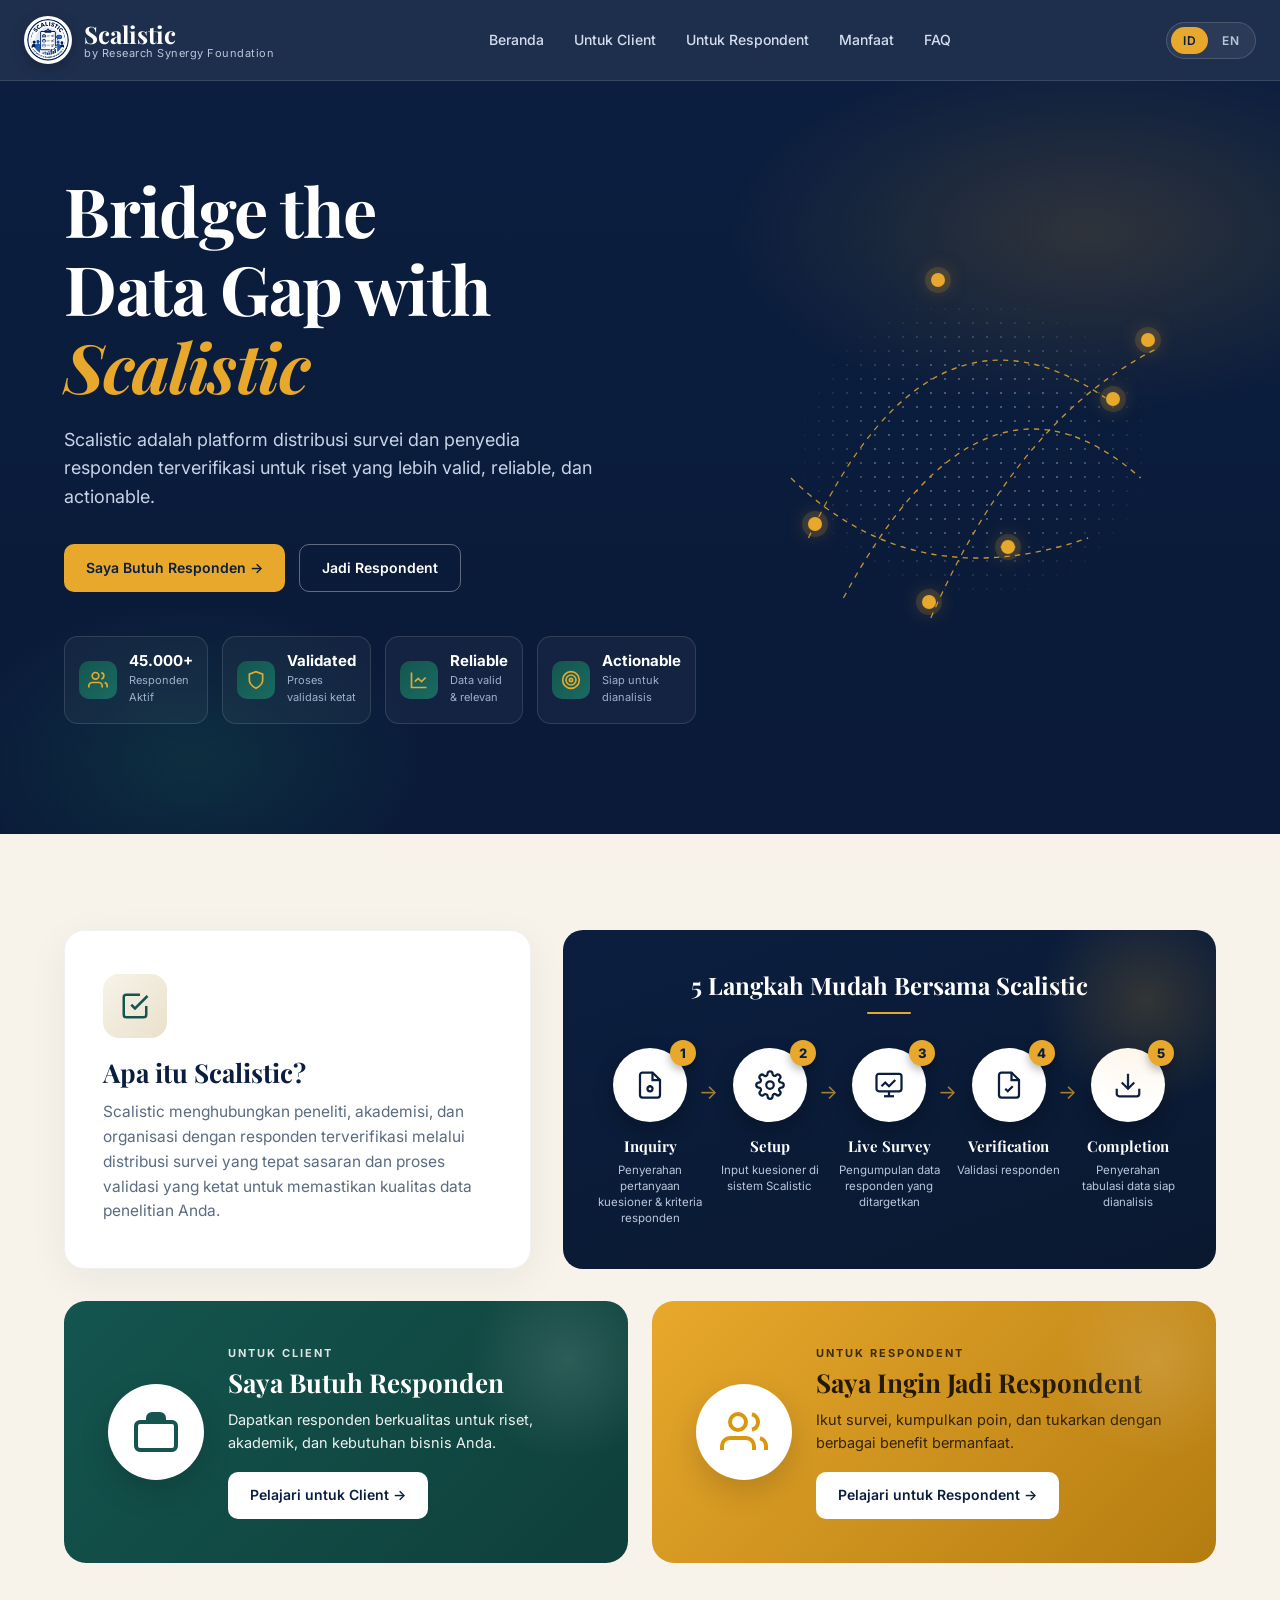
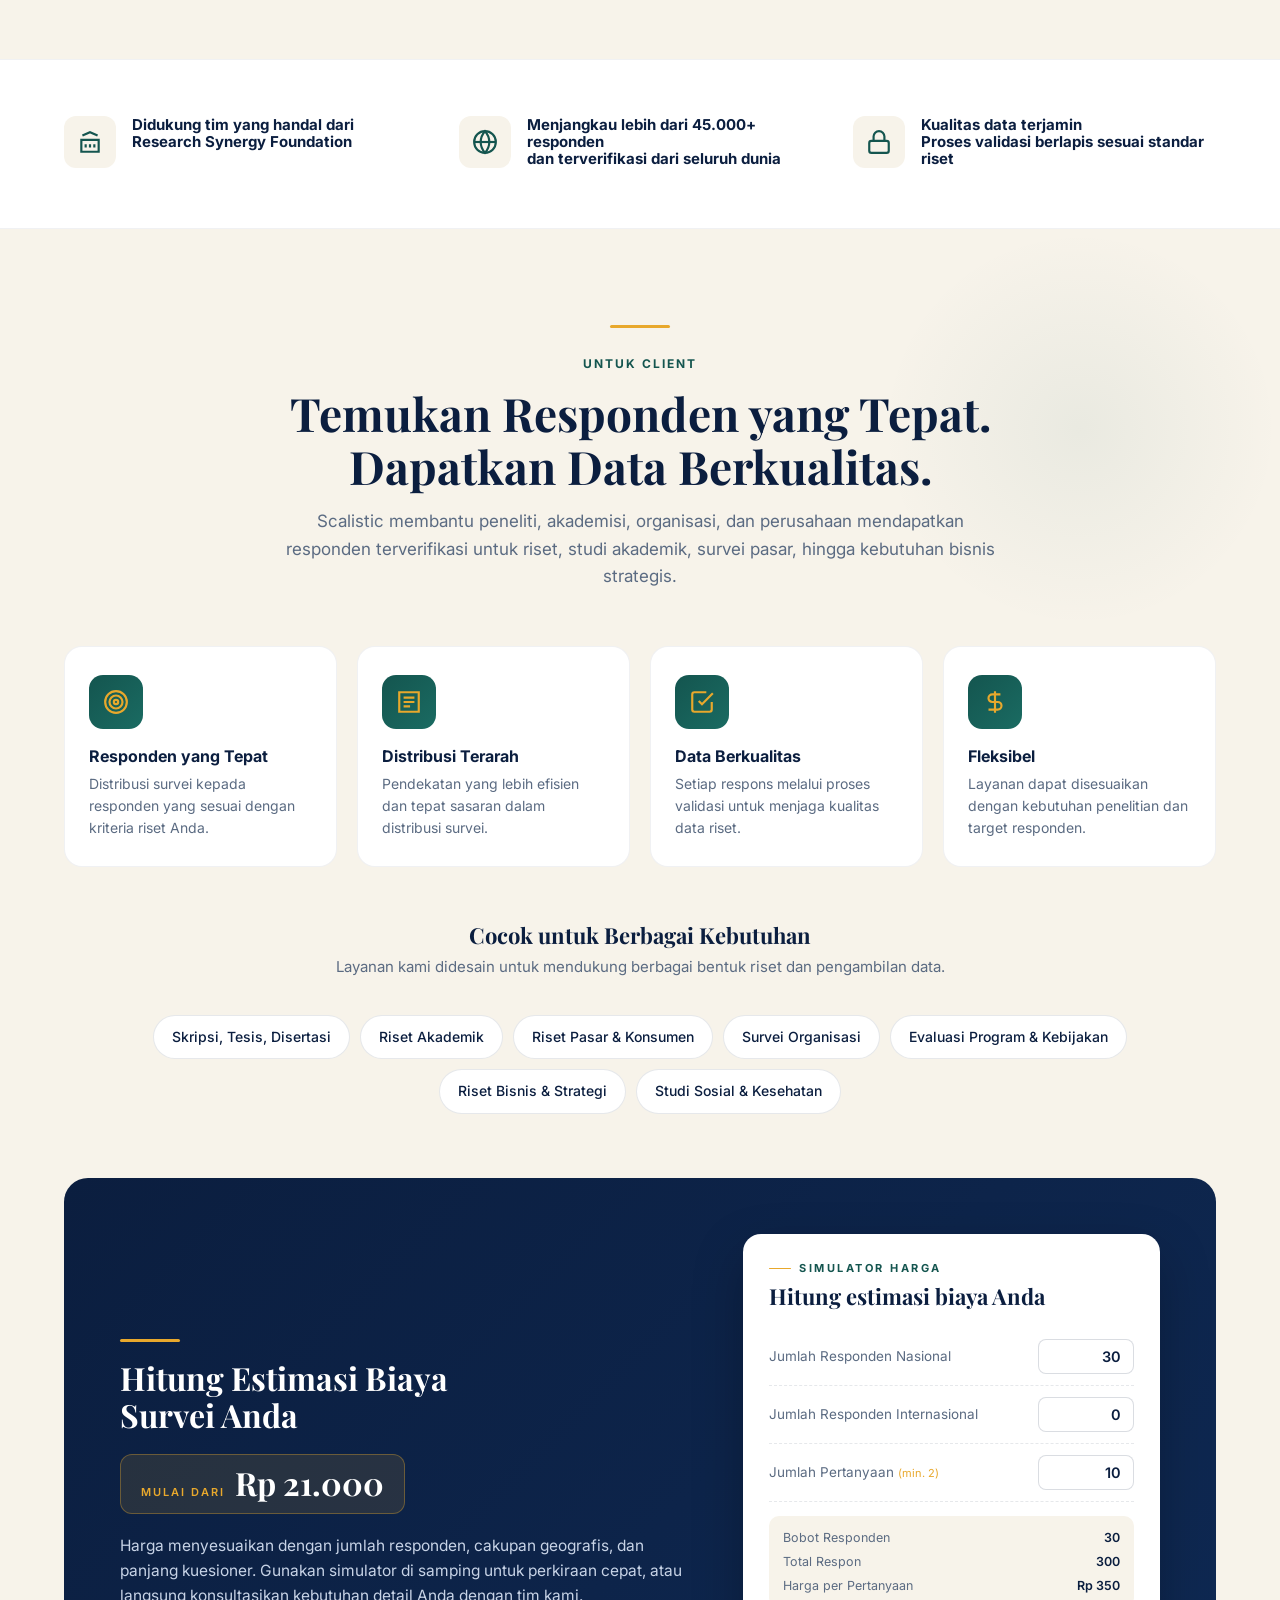
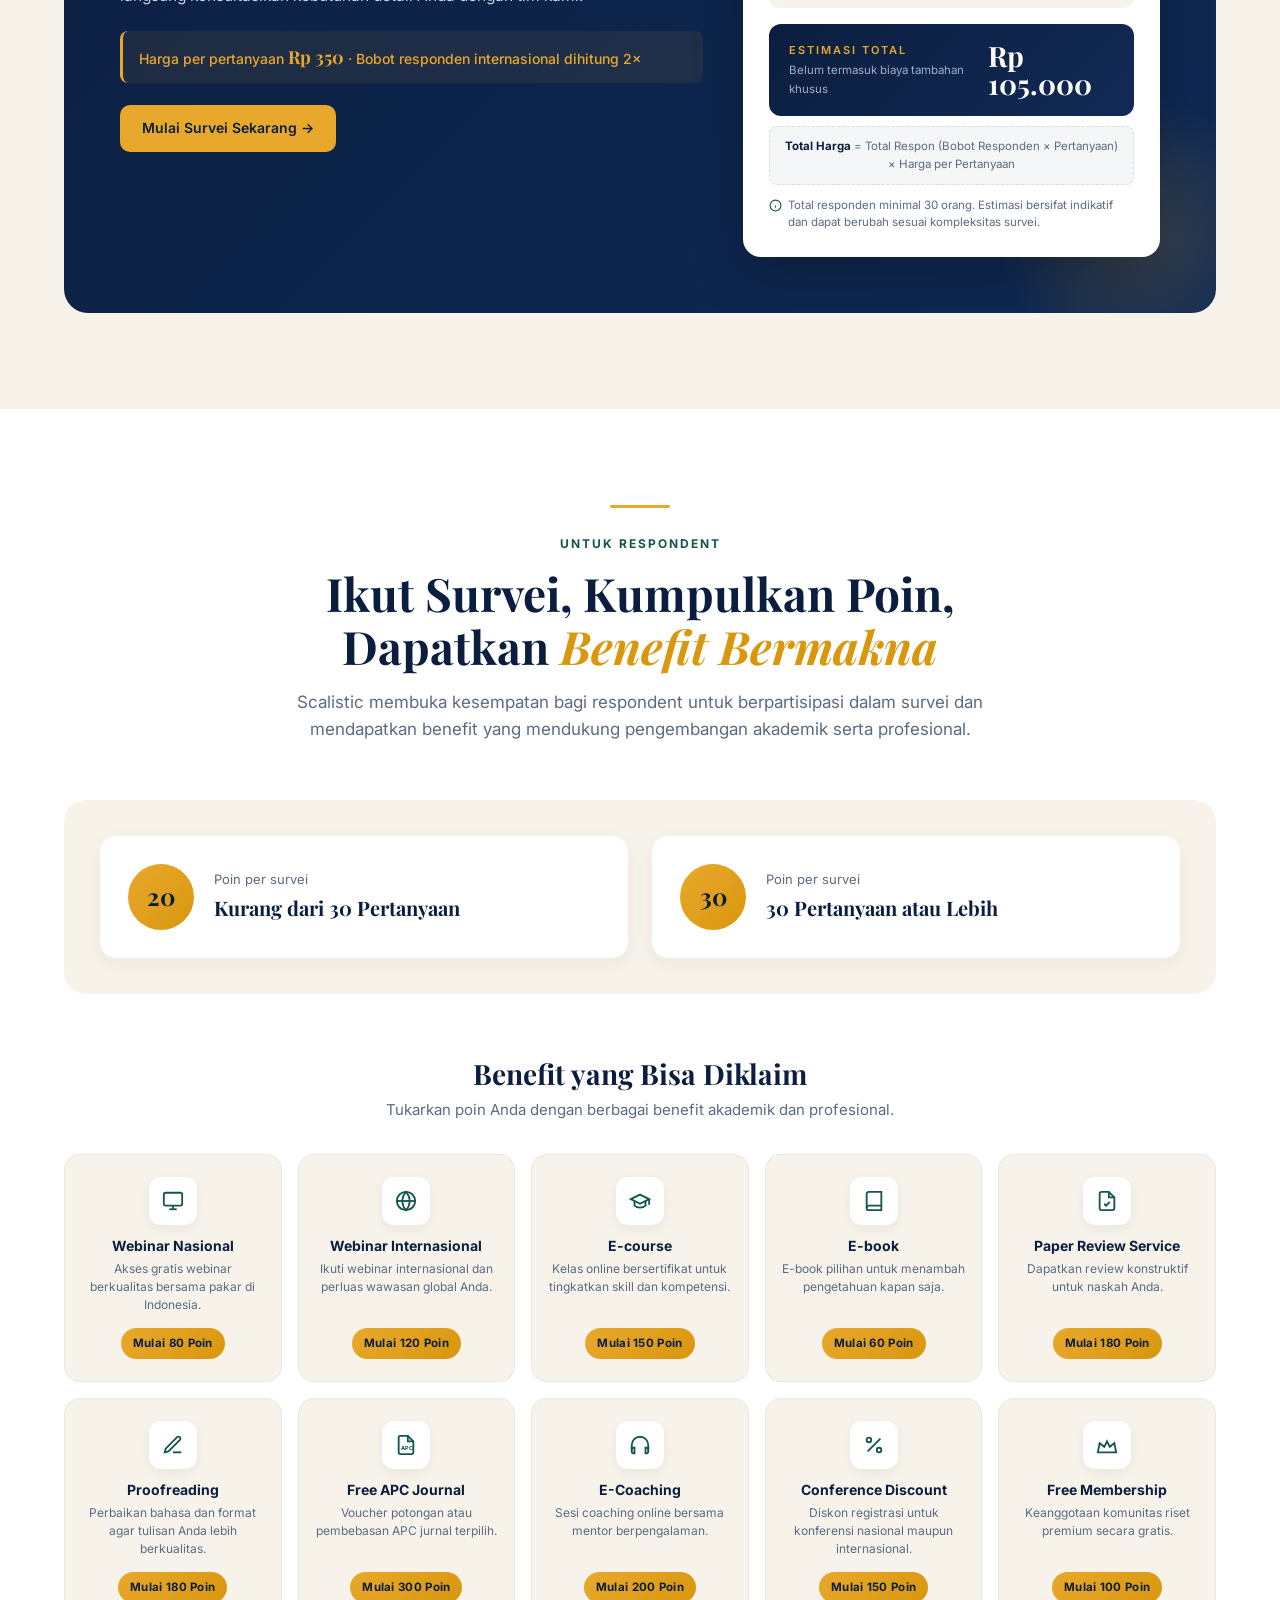
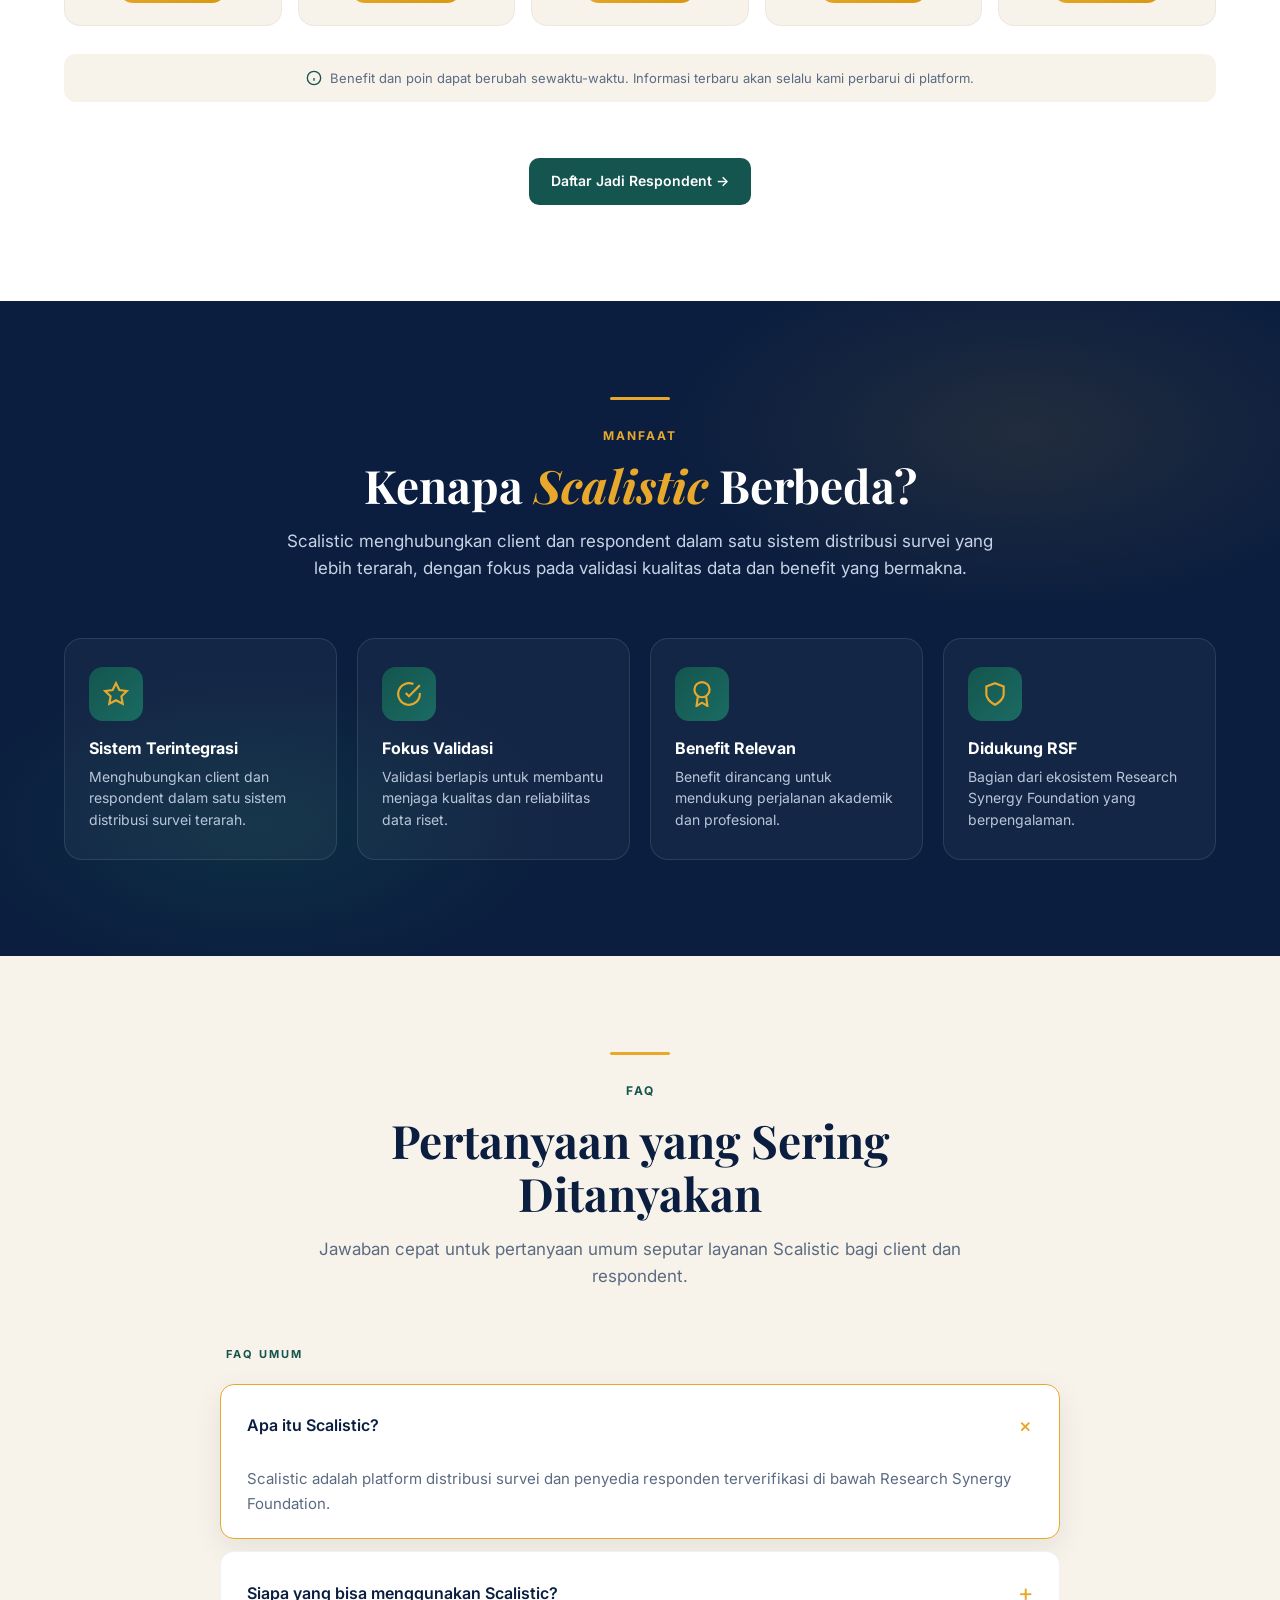
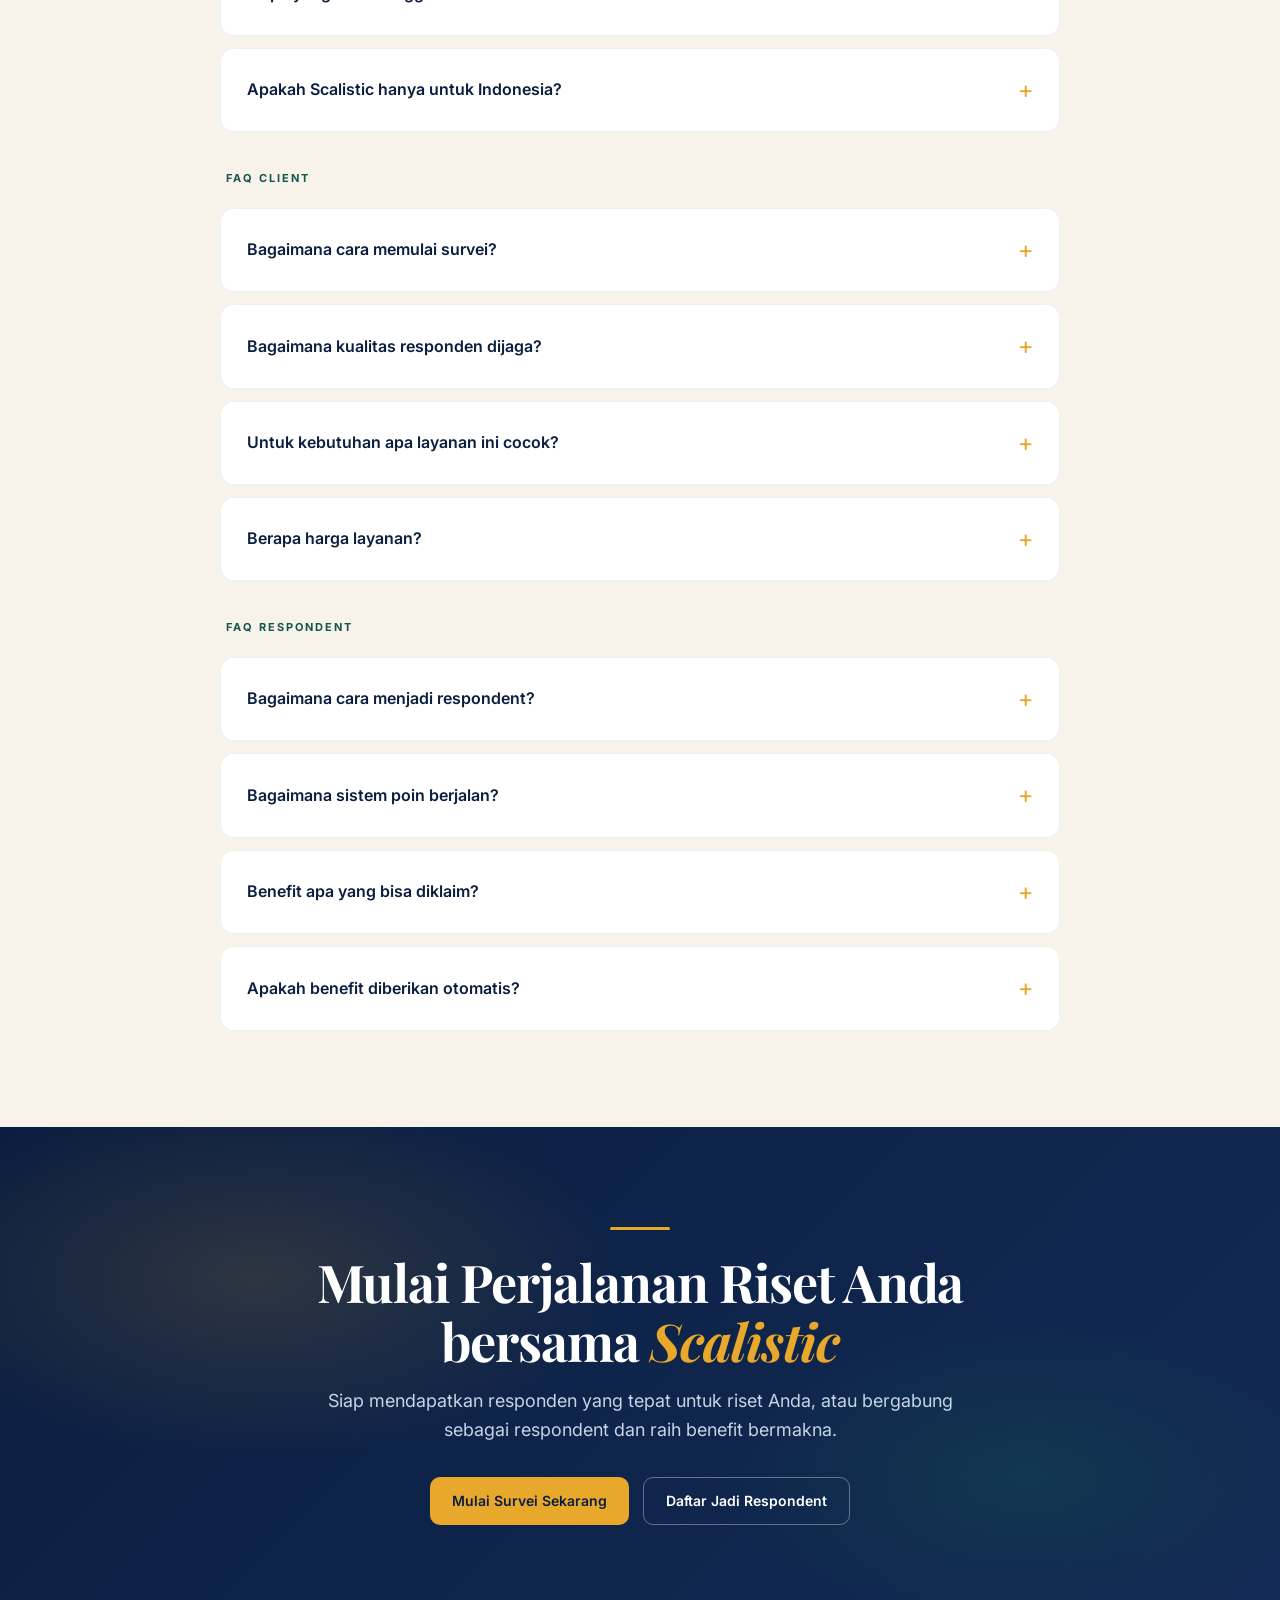
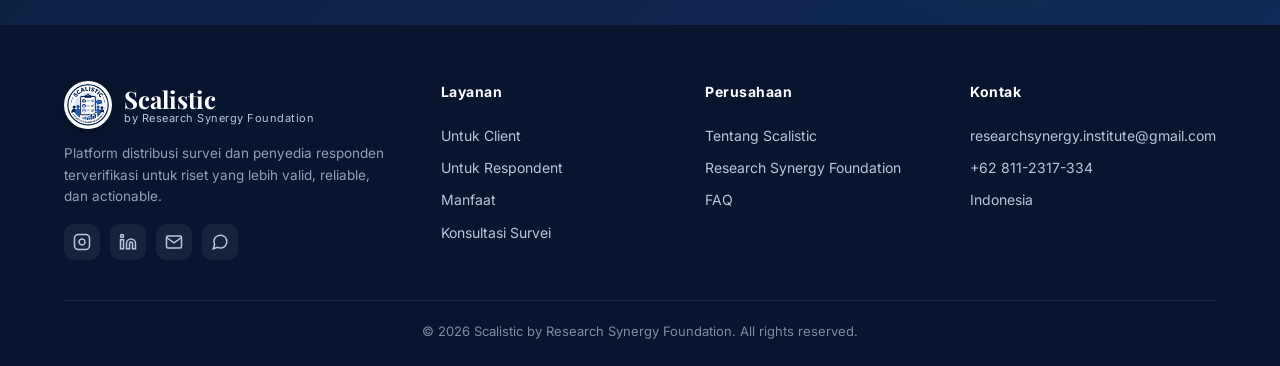
==== index.html @ e411b4af "Swap client registration link to global URL in EN mode When EN language is active, all client CTAs p" ====
<!DOCTYPE html>
<html lang="id">
<head>
<meta charset="UTF-8">
<meta name="viewport" content="width=device-width, initial-scale=1.0">
<title>Scalistic | Bridge the Data Gap by Research Synergy Foundation</title>
<meta name="description" content="Scalistic adalah platform distribusi survei dan penyedia responden terverifikasi untuk riset yang lebih valid, reliable, dan actionable.">
<link rel="icon" type="image/jpeg" href="logo.jpg">
<link rel="apple-touch-icon" href="logo.jpg">
<link href="https://fonts.googleapis.com/css2?family=Playfair+Display:wght@600;700;800&family=Inter:wght@300;400;500;600;700&display=swap" rel="stylesheet">
<style>
  :root{
    --navy:#0B1E3F;
    --navy-2:#0A1A38;
    --navy-3:#122A55;
    --gold:#E8A82C;
    --gold-2:#D9970E;
    --teal:#14554F;
    --teal-2:#1A6B62;
    --cream:#F7F3EA;
    --cream-2:#EFE9DA;
    --ink:#1B2A3F;
    --muted:#5B6B82;
    --line:rgba(255,255,255,.12);
  }
  *{box-sizing:border-box;margin:0;padding:0}
  html{scroll-behavior:smooth}
  body{
    font-family:'Inter',system-ui,-apple-system,sans-serif;
    color:var(--ink);
    background:var(--cream);
    line-height:1.6;
    -webkit-font-smoothing:antialiased;
    overflow-x:hidden;
  }
  h1,h2,h3,h4{font-family:'Playfair Display',Georgia,serif;font-weight:700;line-height:1.15;color:var(--navy)}
  a{color:inherit;text-decoration:none}
  img{max-width:100%;display:block}
  .container{max-width:1200px;margin:0 auto;padding:0 24px}

  /* NAV */
  .nav{
    position:sticky;top:0;z-index:50;
    background:rgba(11,30,63,.92);
    backdrop-filter:blur(12px);
    border-bottom:1px solid var(--line);
  }
  .nav-inner{
    display:flex;align-items:center;justify-content:space-between;
    padding:16px 24px;max-width:1280px;margin:0 auto;
  }
  .brand{display:flex;align-items:center;gap:12px;color:#fff}
  .brand-mark{
    width:48px;height:48px;border-radius:50%;
    background:#fff;object-fit:contain;padding:3px;
    box-shadow:0 4px 14px rgba(0,0,0,.25);
    flex-shrink:0;
  }
  .brand-text{line-height:1.1}
  .brand-text .big{font-family:'Playfair Display',serif;font-size:24px;font-weight:700;color:#fff}
  .brand-text .sub{font-size:11px;color:#B9C6DA;letter-spacing:.5px}
  .nav-links{display:flex;gap:30px;list-style:none}
  .nav-links a{color:#D5DEEF;font-size:14px;font-weight:500;transition:.2s}
  .nav-links a:hover{color:var(--gold)}
  .nav-cta{display:flex;gap:10px}
  .btn{
    display:inline-flex;align-items:center;gap:8px;
    padding:12px 22px;border-radius:10px;font-weight:600;font-size:14px;
    transition:transform .15s,box-shadow .2s,background .2s,color .2s;cursor:pointer;border:none;
  }
  .btn-primary{background:var(--gold);color:var(--navy)}
  .btn-primary:hover{background:#F2B93F;transform:translateY(-1px);box-shadow:0 8px 24px rgba(232,168,44,.35)}
  .btn-ghost{background:transparent;color:#fff;border:1.5px solid rgba(255,255,255,.35)}
  .btn-ghost:hover{border-color:var(--gold);color:var(--gold)}
  .btn-dark{background:var(--navy);color:#fff}
  .btn-dark:hover{background:var(--navy-3)}
  .btn-teal{background:var(--teal);color:#fff}
  .btn-teal:hover{background:var(--teal-2)}
  .menu-toggle{display:none;background:none;border:none;color:#fff;font-size:22px;cursor:pointer}
  .lang-switch{
    display:inline-flex;align-items:center;gap:2px;
    background:rgba(255,255,255,.06);border:1px solid rgba(255,255,255,.15);
    padding:4px;border-radius:99px;
  }
  .lang-btn{
    background:none;border:none;color:#B9C6DA;
    font-size:12px;font-weight:600;letter-spacing:.5px;
    padding:6px 12px;border-radius:99px;cursor:pointer;
    transition:.2s;font-family:'Inter',sans-serif;
  }
  .lang-btn:hover{color:#fff}
  .lang-btn.active{background:var(--gold);color:var(--navy)}

  /* HERO */
  .hero{
    position:relative;
    background:linear-gradient(180deg,#0B1E3F 0%,#0A1A38 100%);
    color:#fff;
    padding:90px 0 110px;
    overflow:hidden;
  }
  .hero::before{
    content:"";position:absolute;inset:0;
    background:
      radial-gradient(600px 300px at 85% 20%,rgba(232,168,44,.16),transparent 60%),
      radial-gradient(400px 260px at 15% 90%,rgba(20,85,79,.35),transparent 60%);
    pointer-events:none;
  }
  .hero-grid{
    display:grid;grid-template-columns:1.05fr .95fr;gap:60px;align-items:center;
    position:relative;z-index:1;
  }
  .marker{
    display:flex;align-items:center;gap:14px;
    margin-bottom:26px;color:#E9DFC8;
  }
  .marker-rule{
    width:44px;height:1px;background:var(--gold);flex-shrink:0;
  }
  .marker-star{
    color:var(--gold);font-size:13px;line-height:1;
    transform:translateY(-1px);
  }
  .marker-text{
    font-size:12.5px;letter-spacing:2.5px;text-transform:uppercase;
    font-weight:500;color:#D8E1F2;
  }
  .marker-text em{
    font-family:'Playfair Display',serif;
    font-style:italic;color:var(--gold);
    text-transform:none;letter-spacing:0;font-weight:600;
    font-size:15px;margin:0 2px;
  }
  .marker-num{
    font-family:'Playfair Display',serif;font-style:italic;
    color:var(--gold);font-size:14px;letter-spacing:0;
    text-transform:none;margin-right:2px;
  }
  .hero h1{
    font-size:clamp(38px,5.5vw,68px);color:#fff;letter-spacing:-.02em;margin-bottom:20px;
  }
  .hero h1 .accent{color:var(--gold);font-style:italic}
  .hero .lead{
    font-size:18px;color:#C7D3E6;max-width:540px;margin-bottom:32px;
  }
  .hero-cta{display:flex;gap:14px;flex-wrap:wrap;margin-bottom:44px}
  .stats{
    display:grid;grid-template-columns:repeat(4,1fr);gap:14px;max-width:640px;
  }
  .stat{
    background:rgba(255,255,255,.04);
    border:1px solid var(--line);
    border-radius:14px;padding:16px 14px;
    display:flex;gap:12px;align-items:center;
    transition:.25s;
  }
  .stat:hover{background:rgba(255,255,255,.07);border-color:rgba(232,168,44,.4)}
  .stat-ic{
    width:38px;height:38px;border-radius:10px;flex-shrink:0;
    background:linear-gradient(135deg,var(--teal),var(--teal-2));
    display:flex;align-items:center;justify-content:center;color:var(--gold);
  }
  .stat-t{font-size:15px;font-weight:700;color:#fff;line-height:1.1}
  .stat-s{font-size:11px;color:#9FB0CC;margin-top:2px}

  /* World map illustration */
  .hero-visual{
    position:relative;height:460px;
    display:flex;align-items:center;justify-content:center;
  }
  .globe{
    position:relative;width:100%;height:100%;
  }
  .dots-map{
    position:absolute;inset:0;opacity:.55;
    background-image:radial-gradient(circle at center,rgba(255,255,255,.5) 1px,transparent 1.2px);
    background-size:14px 14px;
    -webkit-mask:radial-gradient(ellipse 55% 45% at 50% 50%,#000 40%,transparent 75%);
            mask:radial-gradient(ellipse 55% 45% at 50% 50%,#000 40%,transparent 75%);
  }
  .arc-svg{position:absolute;inset:0;width:100%;height:100%}
  .arc{fill:none;stroke:var(--gold);stroke-width:1.4;opacity:.85;stroke-dasharray:6 6;animation:dash 12s linear infinite}
  @keyframes dash{to{stroke-dashoffset:-100}}
  .node{
    position:absolute;width:14px;height:14px;border-radius:50%;
    background:var(--gold);
    box-shadow:0 0 0 6px rgba(232,168,44,.15),0 0 20px rgba(232,168,44,.6);
    animation:pulse 2.4s ease-in-out infinite;
  }
  @keyframes pulse{0%,100%{transform:scale(1);opacity:1}50%{transform:scale(1.25);opacity:.7}}

  /* SECTIONS */
  section{padding:96px 0;position:relative}
  .section-head{text-align:center;max-width:720px;margin:0 auto 56px}
  .section-tag{
    display:inline-block;font-size:12px;font-weight:700;letter-spacing:2px;
    color:var(--teal);text-transform:uppercase;margin-bottom:14px;
  }
  .section-head h2{font-size:clamp(30px,4vw,46px);margin-bottom:16px}
  .section-head p{color:var(--muted);font-size:17px}
  .divider-gold{width:60px;height:3px;background:var(--gold);border-radius:2px;margin:0 auto 22px}

  /* ABOUT + STEPS ROW */
  .about-wrap{display:grid;grid-template-columns:1fr 1.4fr;gap:32px;align-items:stretch}
  .about-card{
    background:#fff;border-radius:20px;padding:38px;
    box-shadow:0 10px 40px rgba(11,30,63,.06);
    border:1px solid rgba(11,30,63,.06);
    display:flex;flex-direction:column;justify-content:center;
  }
  .about-icon{
    width:64px;height:64px;border-radius:16px;
    background:linear-gradient(135deg,#F7F3EA,#EAE1CB);
    display:flex;align-items:center;justify-content:center;
    color:var(--teal);margin-bottom:20px;
  }
  .about-card h3{font-size:26px;margin-bottom:12px}
  .about-card p{color:var(--muted);font-size:15.5px}
  .steps-card{
    background:linear-gradient(160deg,#0B1E3F 0%,#0A1930 100%);
    color:#fff;border-radius:20px;padding:42px 34px;position:relative;overflow:hidden;
  }
  .steps-card::after{
    content:"";position:absolute;top:-40px;right:-40px;width:220px;height:220px;
    background:radial-gradient(circle,rgba(232,168,44,.18),transparent 70%);
  }
  .steps-card h3{color:#fff;font-size:24px;text-align:center;margin-bottom:34px;position:relative}
  .steps-card h3::after{content:"";display:block;width:44px;height:2.5px;background:var(--gold);margin:12px auto 0;border-radius:2px}
  .steps{
    display:grid;grid-template-columns:repeat(5,1fr);gap:12px;position:relative;
  }
  .step{
    display:flex;flex-direction:column;align-items:center;text-align:center;position:relative;
  }
  .step-num{
    position:absolute;top:-8px;right:8px;
    width:26px;height:26px;border-radius:50%;
    background:var(--gold);color:var(--navy);
    display:flex;align-items:center;justify-content:center;
    font-weight:800;font-size:13px;font-family:'Inter',sans-serif;z-index:2;
    box-shadow:0 4px 10px rgba(0,0,0,.3);
  }
  .step-circle{
    width:74px;height:74px;border-radius:50%;background:#fff;
    display:flex;align-items:center;justify-content:center;color:var(--navy);
    margin-bottom:12px;position:relative;
    box-shadow:0 8px 20px rgba(0,0,0,.25);
  }
  .step:not(:last-child)::after{
    content:"→";position:absolute;top:28px;right:-14px;font-size:20px;color:var(--gold);opacity:.7;
  }
  .step-title{font-family:'Playfair Display',serif;font-size:15px;font-weight:700;margin-bottom:4px;color:#fff}
  .step-desc{font-size:11.5px;color:#B9C6DA;line-height:1.4}

  /* DUAL CTA */
  .dual{display:grid;grid-template-columns:1fr 1fr;gap:24px}
  .dual-card{
    border-radius:22px;padding:44px;color:#fff;
    display:flex;gap:24px;align-items:center;position:relative;overflow:hidden;
    transition:transform .3s;
  }
  .dual-card:hover{transform:translateY(-4px)}
  .dual-card.client{background:linear-gradient(135deg,var(--teal) 0%,#0F3F3A 100%)}
  .dual-card.resp{background:linear-gradient(135deg,var(--gold) 0%,#B47C10 100%);color:#241a02}
  .dual-icon{
    width:96px;height:96px;border-radius:50%;background:#fff;
    display:flex;align-items:center;justify-content:center;flex-shrink:0;
    color:var(--teal);box-shadow:0 12px 30px rgba(0,0,0,.15);
  }
  .dual-card.resp .dual-icon{color:var(--gold-2)}
  .dual-tag{font-size:11px;font-weight:700;letter-spacing:2px;opacity:.85;text-transform:uppercase}
  .dual-card h3{color:inherit;font-size:26px;margin:6px 0 10px}
  .dual-card p{font-size:14.5px;opacity:.92;margin-bottom:18px}
  .dual-btn{
    display:inline-flex;align-items:center;gap:8px;background:#fff;color:var(--navy);
    padding:12px 22px;border-radius:10px;font-weight:600;font-size:14px;
    transition:.2s;
  }
  .dual-btn:hover{transform:translateX(4px)}
  .dual-card::after{
    content:"";position:absolute;right:-40px;top:-40px;width:200px;height:200px;
    background:radial-gradient(circle,rgba(255,255,255,.12),transparent 70%);
  }

  /* WHY / TRUST BAR */
  .trust{background:#fff;padding:56px 0;border-top:1px solid rgba(11,30,63,.06);border-bottom:1px solid rgba(11,30,63,.06)}
  .trust-grid{display:grid;grid-template-columns:repeat(3,1fr);gap:32px}
  .trust-item{display:flex;gap:16px;align-items:flex-start}
  .trust-ic{
    width:52px;height:52px;border-radius:12px;flex-shrink:0;
    background:var(--cream);color:var(--teal);
    display:flex;align-items:center;justify-content:center;
  }
  .trust-item h4{font-family:'Inter',sans-serif;font-size:15px;font-weight:700;color:var(--navy);margin-bottom:4px}
  .trust-item p{font-size:13.5px;color:var(--muted)}

  /* CLIENT SECTION */
  .client-section{background:var(--cream);position:relative;overflow:hidden}
  .client-section::before{
    content:"";position:absolute;top:0;right:0;width:400px;height:400px;
    background:radial-gradient(circle,rgba(20,85,79,.06),transparent 70%);
  }
  .cards-4{display:grid;grid-template-columns:repeat(4,1fr);gap:20px}
  .feat-card{
    background:#fff;border-radius:18px;padding:28px 24px;
    border:1px solid rgba(11,30,63,.06);
    transition:.3s;position:relative;
  }
  .feat-card:hover{transform:translateY(-6px);box-shadow:0 20px 40px rgba(11,30,63,.08);border-color:var(--gold)}
  .feat-ic{
    width:54px;height:54px;border-radius:14px;
    background:linear-gradient(135deg,var(--teal),var(--teal-2));
    color:var(--gold);display:flex;align-items:center;justify-content:center;
    margin-bottom:18px;
  }
  .feat-card h4{font-family:'Inter',sans-serif;font-size:16px;color:var(--navy);margin-bottom:8px;font-weight:700}
  .feat-card p{font-size:14px;color:var(--muted);line-height:1.55}

  /* FOR WHO chips */
  .chips{display:flex;flex-wrap:wrap;gap:10px;justify-content:center;margin-top:36px}
  .chip{
    background:#fff;border:1px solid rgba(11,30,63,.1);
    padding:10px 18px;border-radius:99px;font-size:14px;color:var(--navy);
    font-weight:500;transition:.2s;
  }
  .chip:hover{background:var(--teal);color:#fff;border-color:var(--teal)}

  /* PRICING */
  .price-band{
    background:linear-gradient(135deg,var(--navy) 0%,#0F2A55 100%);
    border-radius:24px;padding:56px;color:#fff;
    display:grid;grid-template-columns:1.4fr 1fr;gap:40px;align-items:center;
    position:relative;overflow:hidden;
  }
  .price-band::after{
    content:"";position:absolute;bottom:-60px;right:-60px;width:280px;height:280px;
    background:radial-gradient(circle,rgba(232,168,44,.2),transparent 70%);
  }
  .price-band h3{color:#fff;font-size:32px;margin-bottom:14px}
  .price-band p{color:#C7D3E6;font-size:15.5px;margin-bottom:22px}
  .price-tag{
    background:rgba(255,255,255,.06);border:1px solid rgba(232,168,44,.4);
    padding:22px 28px;border-radius:16px;text-align:center;position:relative;z-index:1;
  }
  .price-tag .from{font-size:12px;letter-spacing:2px;color:var(--gold);text-transform:uppercase;margin-bottom:6px}
  .price-tag .amt{font-family:'Playfair Display',serif;font-size:42px;color:#fff;font-weight:700;line-height:1}
  .price-tag .per{font-size:13px;color:#B9C6DA;margin-top:6px}

  /* CALCULATOR */
  .calc-widget{
    background:#fff;color:var(--ink);
    border-radius:18px;padding:26px;position:relative;z-index:1;
    box-shadow:0 20px 50px rgba(0,0,0,.25);
  }
  .calc-title{
    font-family:'Inter',sans-serif;font-size:11px;letter-spacing:2.5px;
    color:var(--teal);font-weight:700;text-transform:uppercase;margin-bottom:6px;
    display:flex;align-items:center;gap:8px;
  }
  .calc-title::before{
    content:"";width:22px;height:1.5px;background:var(--gold);border-radius:2px;
  }
  .calc-widget h4{
    font-family:'Playfair Display',serif;font-size:22px;color:var(--navy);
    margin-bottom:18px;line-height:1.2;
  }
  .calc-row{
    display:flex;justify-content:space-between;align-items:center;gap:14px;
    padding:11px 0;border-bottom:1px dashed rgba(11,30,63,.1);
  }
  /* Language visibility toggles */
  html[lang="en"] .id-only{display:none !important}
  html[lang="id"] .en-only{display:none !important}
  html:not([lang]) .en-only{display:none !important}
  .calc-row label{
    font-size:13.5px;color:var(--muted);flex:1;line-height:1.35;
  }
  .calc-row input{
    width:96px;padding:8px 12px;border:1px solid rgba(11,30,63,.15);
    border-radius:8px;font-size:14.5px;font-weight:600;color:var(--navy);
    font-family:'Inter',sans-serif;text-align:right;
    transition:.15s;-moz-appearance:textfield;
  }
  .calc-row input:focus{outline:none;border-color:var(--gold);box-shadow:0 0 0 3px rgba(232,168,44,.15)}
  .calc-row input::-webkit-outer-spin-button,.calc-row input::-webkit-inner-spin-button{-webkit-appearance:none;margin:0}
  .calc-error{
    background:rgba(217,151,14,.1);color:#8B5A00;
    border-left:3px solid var(--gold-2);
    font-size:12.5px;padding:9px 12px;border-radius:6px;
    margin-top:12px;display:none;line-height:1.4;
  }
  .calc-error.show{display:block}
  .calc-detail{
    margin-top:14px;padding:12px 14px;
    background:var(--cream);border-radius:10px;
    font-size:12.5px;color:var(--muted);
    display:flex;flex-direction:column;gap:4px;
  }
  .calc-detail-row{display:flex;justify-content:space-between}
  .calc-detail-row b{color:var(--navy);font-weight:600}
  .calc-total{
    margin-top:16px;padding:18px 20px;
    background:linear-gradient(135deg,var(--navy),#122A55);
    border-radius:12px;color:#fff;
    display:flex;justify-content:space-between;align-items:center;gap:12px;
  }
  .calc-total-label{
    font-size:11px;letter-spacing:2px;color:var(--gold);
    text-transform:uppercase;font-weight:600;
  }
  .calc-total-sub{font-size:11.5px;color:#9FB0CC;margin-top:2px}
  .calc-total-price{
    display:flex;flex-direction:column;align-items:flex-end;gap:3px;text-align:right;
  }
  .calc-total-mulai{
    font-size:10.5px;letter-spacing:1.8px;color:var(--gold);
    text-transform:uppercase;font-weight:600;
  }
  .calc-total-amt{
    font-family:'Playfair Display',serif;font-size:28px;font-weight:700;
    color:#fff;line-height:1;
  }
  .calc-formula{
    margin-top:10px;padding:10px 14px;
    background:rgba(11,30,63,.04);border:1px dashed rgba(11,30,63,.12);
    border-radius:8px;
    font-size:11.5px;color:var(--muted);text-align:center;line-height:1.6;
    font-family:'Inter',sans-serif;
  }
  .calc-formula b{color:var(--navy);font-weight:700}
  .calc-note{
    font-size:11.5px;color:var(--muted);margin-top:12px;line-height:1.5;
    display:flex;align-items:flex-start;gap:6px;
  }
  .calc-note svg{color:var(--teal);flex-shrink:0;margin-top:2px}

  /* RESPONDENT SECTION */
  .resp-section{background:#fff}
  .benefit-grid{display:grid;grid-template-columns:repeat(5,1fr);gap:16px}
  .benefit{
    background:var(--cream);border-radius:16px;padding:22px 16px;
    text-align:center;border:1px solid rgba(11,30,63,.05);transition:.3s;
    display:flex;flex-direction:column;
  }
  .benefit:hover{background:var(--navy);color:#fff;transform:translateY(-4px);box-shadow:0 14px 30px rgba(11,30,63,.15)}
  .benefit:hover .benefit-ic{background:var(--gold);color:var(--navy)}
  .benefit:hover h4,.benefit:hover .benefit-desc{color:#fff}
  .benefit-ic{
    width:48px;height:48px;border-radius:12px;
    background:#fff;color:var(--teal);
    display:flex;align-items:center;justify-content:center;
    margin:0 auto 12px;transition:.3s;
    box-shadow:0 4px 12px rgba(11,30,63,.06);
  }
  .benefit h4{font-family:'Inter',sans-serif;font-size:14px;color:var(--navy);margin-bottom:6px;font-weight:700;line-height:1.25}
  .benefit-desc{font-size:12px;color:var(--muted);line-height:1.5;margin-bottom:14px;flex-grow:1}
  .benefit-poin{
    display:inline-block;margin-top:auto;
    background:linear-gradient(135deg,var(--gold),var(--gold-2));
    color:var(--navy);font-weight:700;font-size:11.5px;letter-spacing:.3px;
    padding:6px 12px;border-radius:99px;align-self:center;
  }
  .benefit-note{
    display:flex;align-items:center;justify-content:center;gap:8px;
    text-align:center;font-size:13px;color:var(--muted);
    margin-top:28px;padding:14px 20px;background:var(--cream);
    border-radius:12px;
  }
  .benefit-note svg{color:var(--teal);flex-shrink:0}

  /* POINTS */
  .points-band{
    background:var(--cream);border-radius:22px;padding:36px;
    display:grid;grid-template-columns:1fr 1fr;gap:24px;margin-top:44px;align-items:center;
  }
  .point{background:#fff;border-radius:16px;padding:28px;display:flex;gap:20px;align-items:center;box-shadow:0 6px 20px rgba(11,30,63,.05)}
  .point-num{
    width:66px;height:66px;border-radius:50%;flex-shrink:0;
    background:linear-gradient(135deg,var(--gold),var(--gold-2));
    display:flex;align-items:center;justify-content:center;
    font-family:'Playfair Display',serif;font-weight:700;font-size:24px;color:var(--navy);
  }
  .point-t{font-size:13px;color:var(--muted);margin-bottom:2px}
  .point-d{font-family:'Playfair Display',serif;font-size:20px;color:var(--navy);font-weight:700}

  /* FAQ */
  .faq-section{background:var(--cream)}
  .faq-list{max-width:840px;margin:0 auto;display:flex;flex-direction:column;gap:12px}
  .faq{
    background:#fff;border-radius:14px;overflow:hidden;
    border:1px solid rgba(11,30,63,.06);transition:.2s;
  }
  .faq[open]{box-shadow:0 10px 30px rgba(11,30,63,.08);border-color:var(--gold)}
  .faq summary{
    padding:22px 26px;cursor:pointer;list-style:none;
    display:flex;justify-content:space-between;align-items:center;gap:16px;
    font-weight:600;color:var(--navy);font-size:16px;
  }
  .faq summary::-webkit-details-marker{display:none}
  .faq summary::after{
    content:"+";font-size:24px;color:var(--gold);font-weight:400;
    transition:transform .2s;flex-shrink:0;
  }
  .faq[open] summary::after{transform:rotate(45deg)}
  .faq-body{padding:0 26px 22px;color:var(--muted);font-size:15px;line-height:1.65}
  .faq-cat{
    font-size:11px;font-weight:700;letter-spacing:2px;
    color:var(--teal);text-transform:uppercase;margin:26px 0 8px;padding-left:6px;
  }
  .faq-cat:first-child{margin-top:0}

  /* FINAL CTA */
  .final-cta{
    background:linear-gradient(135deg,var(--navy) 0%,#122A55 100%);
    color:#fff;text-align:center;padding:100px 0;position:relative;overflow:hidden;
  }
  .final-cta::before{
    content:"";position:absolute;inset:0;
    background:
      radial-gradient(600px 300px at 20% 30%,rgba(232,168,44,.15),transparent 60%),
      radial-gradient(500px 260px at 80% 70%,rgba(20,85,79,.35),transparent 60%);
  }
  .final-cta > *{position:relative;z-index:1}
  .final-cta h2{color:#fff;font-size:clamp(32px,4.5vw,52px);margin-bottom:16px;letter-spacing:-.02em}
  .final-cta h2 span{color:var(--gold);font-style:italic}
  .final-cta p{color:#C7D3E6;font-size:18px;max-width:640px;margin:0 auto 32px}
  .final-cta-btns{display:flex;gap:14px;justify-content:center;flex-wrap:wrap}

  /* FOOTER */
  footer{background:#08152F;color:#B9C6DA;padding:56px 0 24px}
  .foot-grid{display:grid;grid-template-columns:1.5fr 1fr 1fr 1fr;gap:40px;margin-bottom:40px}
  footer h5{font-family:'Inter',sans-serif;color:#fff;font-size:14px;font-weight:700;margin-bottom:16px;letter-spacing:.5px}
  footer ul{list-style:none}
  footer li{padding:5px 0;font-size:14px}
  footer a:hover{color:var(--gold)}
  .foot-brand p{font-size:13.5px;color:#8FA0BE;margin-top:14px;max-width:320px}
  .socials{display:flex;gap:10px;margin-top:16px}
  .soc{
    width:36px;height:36px;border-radius:10px;background:rgba(255,255,255,.06);
    display:flex;align-items:center;justify-content:center;color:#B9C6DA;transition:.2s;
  }
  .soc:hover{background:var(--gold);color:var(--navy)}
  .copy{border-top:1px solid rgba(255,255,255,.08);padding-top:20px;text-align:center;font-size:13px;color:#7B8CA8}

  /* RESPONSIVE */
  @media (max-width:960px){
    .nav-links,.nav-cta{display:none}
    .menu-toggle{display:block}
    .hero{padding:60px 0 70px}
    .hero-grid{grid-template-columns:1fr;gap:40px}
    .hero-visual{height:280px}
    .stats{grid-template-columns:repeat(2,1fr)}
    section{padding:64px 0}
    .about-wrap,.dual,.price-band,.points-band{grid-template-columns:1fr;gap:20px}
    .steps{grid-template-columns:repeat(2,1fr);gap:24px}
    .step:not(:last-child)::after{display:none}
    .cards-4,.trust-grid,.benefit-grid{grid-template-columns:1fr 1fr}
    .foot-grid{grid-template-columns:1fr 1fr;gap:28px}
    .price-band{padding:36px 28px}
    .dual-card{padding:32px 24px;flex-direction:column;text-align:center}
  }
  @media (max-width:520px){
    .cards-4,.benefit-grid,.foot-grid,.trust-grid{grid-template-columns:1fr}
    .steps{grid-template-columns:1fr}
    .brand-text .sub{display:none}
    .stats{grid-template-columns:1fr}
  }
</style>
</head>
<body>

<!-- NAVIGATION -->
<nav class="nav">
  <div class="nav-inner">
    <a href="#" class="brand">
      <img src="logo.jpg" alt="Scalistic logo" class="brand-mark">
      <div class="brand-text">
        <div class="big">Scalistic</div>
        <div class="sub">by Research Synergy Foundation</div>
      </div>
    </a>
    <ul class="nav-links">
      <li><a href="#beranda">Beranda</a></li>
      <li><a href="#client">Untuk Client</a></li>
      <li><a href="#respondent">Untuk Respondent</a></li>
      <li><a href="#manfaat">Manfaat</a></li>
      <li><a href="#faq">FAQ</a></li>
    </ul>
    <div class="lang-switch" role="group" aria-label="Language switcher">
      <button class="lang-btn active" data-lang="id" type="button">ID</button>
      <button class="lang-btn" data-lang="en" type="button">EN</button>
    </div>
    <button class="menu-toggle" aria-label="Menu">☰</button>
  </div>
</nav>

<!-- HERO -->
<header class="hero" id="beranda">
  <div class="container">
    <div class="hero-grid">
      <div>
        <h1>Bridge the<br>Data Gap with<br><span class="accent">Scalistic</span></h1>
        <p class="lead">Scalistic adalah platform distribusi survei dan penyedia responden terverifikasi untuk riset yang lebih valid, reliable, dan actionable.</p>
        <div class="hero-cta">
          <a href="https://bit.ly/reg-scalistic" target="_blank" rel="noopener" class="btn btn-primary">Saya Butuh Responden →</a>
          <a href="https://forms.gle/U6i9Q92Bd54J1xm48" target="_blank" rel="noopener" class="btn btn-ghost">Jadi Respondent</a>
        </div>
        <div class="stats">
          <div class="stat">
            <div class="stat-ic">
              <svg width="20" height="20" viewBox="0 0 24 24" fill="none" stroke="currentColor" stroke-width="2"><path d="M17 21v-2a4 4 0 0 0-4-4H5a4 4 0 0 0-4 4v2"/><circle cx="9" cy="7" r="4"/><path d="M23 21v-2a4 4 0 0 0-3-3.87M16 3.13a4 4 0 0 1 0 7.75"/></svg>
            </div>
            <div><div class="stat-t">45.000+</div><div class="stat-s">Responden Aktif</div></div>
          </div>
          <div class="stat">
            <div class="stat-ic">
              <svg width="20" height="20" viewBox="0 0 24 24" fill="none" stroke="currentColor" stroke-width="2"><path d="M12 22s8-4 8-10V5l-8-3-8 3v7c0 6 8 10 8 10z"/></svg>
            </div>
            <div><div class="stat-t">Validated</div><div class="stat-s">Proses validasi ketat</div></div>
          </div>
          <div class="stat">
            <div class="stat-ic">
              <svg width="20" height="20" viewBox="0 0 24 24" fill="none" stroke="currentColor" stroke-width="2"><path d="M3 3v18h18"/><path d="M7 14l4-4 4 4 5-5"/></svg>
            </div>
            <div><div class="stat-t">Reliable</div><div class="stat-s">Data valid & relevan</div></div>
          </div>
          <div class="stat">
            <div class="stat-ic">
              <svg width="20" height="20" viewBox="0 0 24 24" fill="none" stroke="currentColor" stroke-width="2"><circle cx="12" cy="12" r="10"/><circle cx="12" cy="12" r="6"/><circle cx="12" cy="12" r="2"/></svg>
            </div>
            <div><div class="stat-t">Actionable</div><div class="stat-s">Siap untuk dianalisis</div></div>
          </div>
        </div>
      </div>
      <div class="hero-visual">
        <div class="globe">
          <div class="dots-map"></div>
          <svg class="arc-svg" viewBox="0 0 500 460" preserveAspectRatio="none">
            <path class="arc" d="M 60 320 Q 200 60, 400 180"/>
            <path class="arc" d="M 100 380 Q 260 120, 440 260" style="animation-delay:-3s"/>
            <path class="arc" d="M 40 260 Q 180 380, 380 320" style="animation-delay:-6s"/>
            <path class="arc" d="M 200 400 Q 300 200, 460 130" style="animation-delay:-9s"/>
          </svg>
          <div class="node" style="top:65%;left:12%"></div>
          <div class="node" style="top:12%;left:40%;animation-delay:.4s"></div>
          <div class="node" style="top:38%;left:80%;animation-delay:.8s"></div>
          <div class="node" style="top:70%;left:56%;animation-delay:1.2s"></div>
          <div class="node" style="top:25%;left:88%;animation-delay:1.6s"></div>
          <div class="node" style="top:82%;left:38%;animation-delay:2s"></div>
        </div>
      </div>
    </div>
  </div>
</header>

<!-- ABOUT + 5 STEPS -->
<section>
  <div class="container">
    <div class="about-wrap">
      <div class="about-card">
        <div class="about-icon">
          <svg width="30" height="30" viewBox="0 0 24 24" fill="none" stroke="currentColor" stroke-width="2"><path d="M9 11l3 3L22 4"/><path d="M21 12v7a2 2 0 0 1-2 2H5a2 2 0 0 1-2-2V5a2 2 0 0 1 2-2h11"/></svg>
        </div>
        <h3>Apa itu Scalistic?</h3>
        <p>Scalistic menghubungkan peneliti, akademisi, dan organisasi dengan responden terverifikasi melalui distribusi survei yang tepat sasaran dan proses validasi yang ketat untuk memastikan kualitas data penelitian Anda.</p>
      </div>
      <div class="steps-card">
        <h3>5 Langkah Mudah Bersama Scalistic</h3>
        <div class="steps">
          <div class="step">
            <span class="step-num">1</span>
            <div class="step-circle">
              <svg width="30" height="30" viewBox="0 0 24 24" fill="none" stroke="currentColor" stroke-width="1.8"><path d="M14 2H6a2 2 0 0 0-2 2v16a2 2 0 0 0 2 2h12a2 2 0 0 0 2-2V8z"/><polyline points="14 2 14 8 20 8"/><circle cx="12" cy="15" r="2"/><path d="M12 12v1"/></svg>
            </div>
            <div class="step-title">Inquiry</div>
            <div class="step-desc">Penyerahan pertanyaan kuesioner & kriteria responden</div>
          </div>
          <div class="step">
            <span class="step-num">2</span>
            <div class="step-circle">
              <svg width="30" height="30" viewBox="0 0 24 24" fill="none" stroke="currentColor" stroke-width="1.8"><circle cx="12" cy="12" r="3"/><path d="M19.4 15a1.65 1.65 0 0 0 .33 1.82l.06.06a2 2 0 0 1-2.83 2.83l-.06-.06a1.65 1.65 0 0 0-1.82-.33 1.65 1.65 0 0 0-1 1.51V21a2 2 0 0 1-4 0v-.09A1.65 1.65 0 0 0 9 19.4a1.65 1.65 0 0 0-1.82.33l-.06.06a2 2 0 0 1-2.83-2.83l.06-.06a1.65 1.65 0 0 0 .33-1.82 1.65 1.65 0 0 0-1.51-1H3a2 2 0 0 1 0-4h.09A1.65 1.65 0 0 0 4.6 9a1.65 1.65 0 0 0-.33-1.82l-.06-.06a2 2 0 0 1 2.83-2.83l.06.06a1.65 1.65 0 0 0 1.82.33H9a1.65 1.65 0 0 0 1-1.51V3a2 2 0 0 1 4 0v.09a1.65 1.65 0 0 0 1 1.51 1.65 1.65 0 0 0 1.82-.33l.06-.06a2 2 0 0 1 2.83 2.83l-.06.06a1.65 1.65 0 0 0-.33 1.82V9a1.65 1.65 0 0 0 1.51 1H21a2 2 0 0 1 0 4h-.09a1.65 1.65 0 0 0-1.51 1z"/></svg>
            </div>
            <div class="step-title">Setup</div>
            <div class="step-desc">Input kuesioner di sistem Scalistic</div>
          </div>
          <div class="step">
            <span class="step-num">3</span>
            <div class="step-circle">
              <svg width="30" height="30" viewBox="0 0 24 24" fill="none" stroke="currentColor" stroke-width="1.8"><rect x="2" y="3" width="20" height="14" rx="2"/><line x1="8" y1="21" x2="16" y2="21"/><line x1="12" y1="17" x2="12" y2="21"/><path d="M6 13l3-3 3 3 5-5"/></svg>
            </div>
            <div class="step-title">Live Survey</div>
            <div class="step-desc">Pengumpulan data responden yang ditargetkan</div>
          </div>
          <div class="step">
            <span class="step-num">4</span>
            <div class="step-circle">
              <svg width="30" height="30" viewBox="0 0 24 24" fill="none" stroke="currentColor" stroke-width="1.8"><path d="M14 2H6a2 2 0 0 0-2 2v16a2 2 0 0 0 2 2h12a2 2 0 0 0 2-2V8z"/><polyline points="14 2 14 8 20 8"/><path d="M9 15l2 2 4-4"/></svg>
            </div>
            <div class="step-title">Verification</div>
            <div class="step-desc">Validasi responden</div>
          </div>
          <div class="step">
            <span class="step-num">5</span>
            <div class="step-circle">
              <svg width="30" height="30" viewBox="0 0 24 24" fill="none" stroke="currentColor" stroke-width="1.8"><path d="M21 15v4a2 2 0 0 1-2 2H5a2 2 0 0 1-2-2v-4"/><polyline points="7 10 12 15 17 10"/><line x1="12" y1="15" x2="12" y2="3"/></svg>
            </div>
            <div class="step-title">Completion</div>
            <div class="step-desc">Penyerahan tabulasi data siap dianalisis</div>
          </div>
        </div>
      </div>
    </div>

    <!-- Dual CTA -->
    <div class="dual" style="margin-top:32px">
      <a href="https://bit.ly/reg-scalistic" target="_blank" rel="noopener" class="dual-card client">
        <div class="dual-icon">
          <svg width="48" height="48" viewBox="0 0 24 24" fill="none" stroke="currentColor" stroke-width="2"><path d="M20 7h-4V5a2 2 0 0 0-2-2h-4a2 2 0 0 0-2 2v2H4a2 2 0 0 0-2 2v10a2 2 0 0 0 2 2h16a2 2 0 0 0 2-2V9a2 2 0 0 0-2-2zM10 5h4v2h-4z"/></svg>
        </div>
        <div>
          <div class="dual-tag">Untuk Client</div>
          <h3>Saya Butuh Responden</h3>
          <p>Dapatkan responden berkualitas untuk riset, akademik, dan kebutuhan bisnis Anda.</p>
          <span class="dual-btn">Pelajari untuk Client →</span>
        </div>
      </a>
      <a href="https://forms.gle/U6i9Q92Bd54J1xm48" target="_blank" rel="noopener" class="dual-card resp">
        <div class="dual-icon">
          <svg width="48" height="48" viewBox="0 0 24 24" fill="none" stroke="currentColor" stroke-width="2"><path d="M17 21v-2a4 4 0 0 0-4-4H5a4 4 0 0 0-4 4v2"/><circle cx="9" cy="7" r="4"/><path d="M23 21v-2a4 4 0 0 0-3-3.87M16 3.13a4 4 0 0 1 0 7.75"/></svg>
        </div>
        <div>
          <div class="dual-tag">Untuk Respondent</div>
          <h3>Saya Ingin Jadi Respondent</h3>
          <p>Ikut survei, kumpulkan poin, dan tukarkan dengan berbagai benefit bermanfaat.</p>
          <span class="dual-btn">Pelajari untuk Respondent →</span>
        </div>
      </a>
    </div>
  </div>
</section>

<!-- TRUST BAR -->
<div class="trust">
  <div class="container">
    <div class="trust-grid">
      <div class="trust-item">
        <div class="trust-ic">
          <svg width="26" height="26" viewBox="0 0 24 24" fill="none" stroke="currentColor" stroke-width="2"><path d="M3 21h18M3 10h18M5 6l7-3 7 3M4 10v11M20 10v11M8 14v3M12 14v3M16 14v3"/></svg>
        </div>
        <div>
          <h4>Didukung tim yang handal dari<br>Research Synergy Foundation</h4>
        </div>
      </div>
      <div class="trust-item">
        <div class="trust-ic">
          <svg width="26" height="26" viewBox="0 0 24 24" fill="none" stroke="currentColor" stroke-width="2"><circle cx="12" cy="12" r="10"/><line x1="2" y1="12" x2="22" y2="12"/><path d="M12 2a15.3 15.3 0 0 1 4 10 15.3 15.3 0 0 1-4 10 15.3 15.3 0 0 1-4-10 15.3 15.3 0 0 1 4-10z"/></svg>
        </div>
        <div>
          <h4>Menjangkau lebih dari 45.000+ responden<br>dan terverifikasi dari seluruh dunia</h4>
        </div>
      </div>
      <div class="trust-item">
        <div class="trust-ic">
          <svg width="26" height="26" viewBox="0 0 24 24" fill="none" stroke="currentColor" stroke-width="2"><rect x="3" y="11" width="18" height="11" rx="2"/><path d="M7 11V7a5 5 0 0 1 10 0v4"/></svg>
        </div>
        <div>
          <h4>Kualitas data terjamin<br>Proses validasi berlapis sesuai standar riset</h4>
        </div>
      </div>
    </div>
  </div>
</div>

<!-- FOR CLIENT SECTION -->
<section class="client-section" id="client">
  <div class="container">
    <div class="section-head">
      <div class="divider-gold"></div>
      <span class="section-tag">Untuk Client</span>
      <h2>Temukan Responden yang Tepat.<br>Dapatkan Data Berkualitas.</h2>
      <p>Scalistic membantu peneliti, akademisi, organisasi, dan perusahaan mendapatkan responden terverifikasi untuk riset, studi akademik, survei pasar, hingga kebutuhan bisnis strategis.</p>
    </div>

    <div class="cards-4">
      <div class="feat-card">
        <div class="feat-ic">
          <svg width="26" height="26" viewBox="0 0 24 24" fill="none" stroke="currentColor" stroke-width="2"><circle cx="12" cy="12" r="10"/><circle cx="12" cy="12" r="6"/><circle cx="12" cy="12" r="2"/></svg>
        </div>
        <h4>Responden yang Tepat</h4>
        <p>Distribusi survei kepada responden yang sesuai dengan kriteria riset Anda.</p>
      </div>
      <div class="feat-card">
        <div class="feat-ic">
          <svg width="26" height="26" viewBox="0 0 24 24" fill="none" stroke="currentColor" stroke-width="2"><path d="M3 3h18v18H3z"/><path d="M7 12h10M7 8h10M7 16h6"/></svg>
        </div>
        <h4>Distribusi Terarah</h4>
        <p>Pendekatan yang lebih efisien dan tepat sasaran dalam distribusi survei.</p>
      </div>
      <div class="feat-card">
        <div class="feat-ic">
          <svg width="26" height="26" viewBox="0 0 24 24" fill="none" stroke="currentColor" stroke-width="2"><path d="M9 11l3 3L22 4"/><path d="M21 12v7a2 2 0 0 1-2 2H5a2 2 0 0 1-2-2V5a2 2 0 0 1 2-2h11"/></svg>
        </div>
        <h4>Data Berkualitas</h4>
        <p>Setiap respons melalui proses validasi untuk menjaga kualitas data riset.</p>
      </div>
      <div class="feat-card">
        <div class="feat-ic">
          <svg width="26" height="26" viewBox="0 0 24 24" fill="none" stroke="currentColor" stroke-width="2"><path d="M12 2v20M17 5H9.5a3.5 3.5 0 0 0 0 7h5a3.5 3.5 0 0 1 0 7H6"/></svg>
        </div>
        <h4>Fleksibel</h4>
        <p>Layanan dapat disesuaikan dengan kebutuhan penelitian dan target responden.</p>
      </div>
    </div>

    <div style="text-align:center;margin-top:56px">
      <h3 style="font-size:22px;color:var(--navy);margin-bottom:6px">Cocok untuk Berbagai Kebutuhan</h3>
      <p style="color:var(--muted);font-size:15px">Layanan kami didesain untuk mendukung berbagai bentuk riset dan pengambilan data.</p>
      <div class="chips">
        <span class="chip">Skripsi, Tesis, Disertasi</span>
        <span class="chip">Riset Akademik</span>
        <span class="chip">Riset Pasar & Konsumen</span>
        <span class="chip">Survei Organisasi</span>
        <span class="chip">Evaluasi Program & Kebijakan</span>
        <span class="chip">Riset Bisnis & Strategi</span>
        <span class="chip">Studi Sosial & Kesehatan</span>
      </div>
    </div>

    <!-- PRICING -->
    <div class="price-band" style="margin-top:64px">
      <div>
        <div class="divider-gold" style="margin:0 0 18px"></div>
        <h3>Hitung Estimasi Biaya<br>Survei Anda</h3>
        <div class="id-only" style="display:inline-flex;align-items:baseline;gap:10px;background:rgba(232,168,44,.12);border:1px solid rgba(232,168,44,.35);padding:12px 20px;border-radius:12px;margin:6px 0 20px">
          <span style="font-size:11px;letter-spacing:2px;color:var(--gold);text-transform:uppercase;font-weight:600">Mulai Dari</span>
          <span style="font-family:'Playfair Display',serif;font-size:32px;font-weight:700;color:#fff;line-height:1">Rp 21.000</span>
        </div>
        <div class="en-only" style="display:inline-flex;align-items:baseline;gap:10px;background:rgba(232,168,44,.12);border:1px solid rgba(232,168,44,.35);padding:12px 20px;border-radius:12px;margin:6px 0 20px">
          <span style="font-size:11px;letter-spacing:2px;color:var(--gold);text-transform:uppercase;font-weight:600">Starting From</span>
          <span style="font-family:'Playfair Display',serif;font-size:32px;font-weight:700;color:#fff;line-height:1">$3</span>
        </div>
        <p>Harga menyesuaikan dengan jumlah responden, cakupan geografis, dan panjang kuesioner. Gunakan simulator di samping untuk perkiraan cepat, atau langsung konsultasikan kebutuhan detail Anda dengan tim kami.</p>
        <p class="id-only" style="color:var(--gold);font-size:14px;font-weight:500;margin-bottom:22px;background:rgba(232,168,44,.08);padding:12px 16px;border-radius:8px;border-left:3px solid var(--gold)">
          Harga per pertanyaan <b style="font-family:'Playfair Display',serif;font-size:18px">Rp 350</b> · Bobot responden internasional dihitung 2×
        </p>
        <p class="en-only" style="color:var(--gold);font-size:14px;font-weight:500;margin-bottom:22px;background:rgba(232,168,44,.08);padding:12px 16px;border-radius:8px;border-left:3px solid var(--gold)">
          Price per response unit <b style="font-family:'Playfair Display',serif;font-size:18px">$0.05</b> · Simple respondents × questions pricing
        </p>
        <a href="https://bit.ly/reg-scalistic" target="_blank" rel="noopener" class="btn btn-primary">Mulai Survei Sekarang →</a>
      </div>
      <div class="calc-widget">
        <div class="calc-title">Simulator Harga</div>
        <h4>Hitung estimasi biaya Anda</h4>
        <div class="calc-row id-only">
          <label>Jumlah Responden Nasional</label>
          <input type="number" id="calc-nas" min="0" value="30" inputmode="numeric">
        </div>
        <div class="calc-row id-only">
          <label>Jumlah Responden Internasional</label>
          <input type="number" id="calc-int" min="0" value="0" inputmode="numeric">
        </div>
        <div class="calc-row id-only">
          <label>Jumlah Pertanyaan <span style="color:var(--gold);font-size:11px">(min. 2)</span></label>
          <input type="number" id="calc-q" min="2" value="10" inputmode="numeric">
        </div>
        <div class="calc-row en-only">
          <label>Number of Respondents <span style="color:var(--gold);font-size:11px">(min. 2)</span></label>
          <input type="number" id="calc-resp-en" min="2" value="2" inputmode="numeric">
        </div>
        <div class="calc-row en-only">
          <label>Number of Questions <span style="color:var(--gold);font-size:11px">(min. 30)</span></label>
          <input type="number" id="calc-q-en" min="30" value="30" inputmode="numeric">
        </div>
        <div class="calc-error" id="calc-error"></div>
        <div class="calc-detail">
          <div class="calc-detail-row id-only"><span>Bobot Responden</span><b id="calc-bobot">30</b></div>
          <div class="calc-detail-row id-only"><span>Total Respon</span><b id="calc-jwb">300</b></div>
          <div class="calc-detail-row id-only"><span>Harga per Pertanyaan</span><b>Rp 350</b></div>
          <div class="calc-detail-row en-only"><span>Total Response Units</span><b id="calc-units-en">60</b></div>
          <div class="calc-detail-row en-only"><span>Price per Response Unit</span><b>$0.05</b></div>
        </div>
        <div class="calc-total">
          <div>
            <div class="calc-total-label">Estimasi Total</div>
            <div class="calc-total-sub">Belum termasuk biaya tambahan khusus</div>
          </div>
          <span class="calc-total-amt" id="calc-total">Rp 105.000</span>
        </div>
        <div class="calc-formula id-only">
          <b>Total Harga</b> = Total Respon (Bobot Responden × Pertanyaan) × Harga per Pertanyaan
        </div>
        <div class="calc-formula en-only">
          <b>Total Price</b> = Number of Respondents × Number of Questions × Price per Response Unit
        </div>
        <div class="calc-note id-only">
          <svg width="13" height="13" viewBox="0 0 24 24" fill="none" stroke="currentColor" stroke-width="2"><circle cx="12" cy="12" r="10"/><line x1="12" y1="16" x2="12" y2="12"/><line x1="12" y1="8" x2="12.01" y2="8"/></svg>
          Total responden minimal 30 orang. Estimasi bersifat indikatif dan dapat berubah sesuai kompleksitas survei.
        </div>
        <div class="calc-note en-only">
          <svg width="13" height="13" viewBox="0 0 24 24" fill="none" stroke="currentColor" stroke-width="2"><circle cx="12" cy="12" r="10"/><line x1="12" y1="16" x2="12" y2="12"/><line x1="12" y1="8" x2="12.01" y2="8"/></svg>
          Minimum 2 respondents and 30 questions (total $3). Estimate is indicative and may change based on survey complexity.
        </div>
      </div>
    </div>
  </div>
</section>

<!-- RESPONDENT SECTION -->
<section class="resp-section" id="respondent">
  <div class="container">
    <div class="section-head">
      <div class="divider-gold"></div>
      <span class="section-tag">Untuk Respondent</span>
      <h2>Ikut Survei, Kumpulkan Poin,<br>Dapatkan <em style="color:var(--gold-2)">Benefit Bermakna</em></h2>
      <p>Scalistic membuka kesempatan bagi respondent untuk berpartisipasi dalam survei dan mendapatkan benefit yang mendukung pengembangan akademik serta profesional.</p>
    </div>

    <!-- Points mechanism -->
    <div class="points-band">
      <div class="point">
        <div class="point-num">20</div>
        <div>
          <div class="point-t">Poin per survei</div>
          <div class="point-d">Kurang dari 30 Pertanyaan</div>
        </div>
      </div>
      <div class="point">
        <div class="point-num">30</div>
        <div>
          <div class="point-t">Poin per survei</div>
          <div class="point-d">30 Pertanyaan atau Lebih</div>
        </div>
      </div>
    </div>

    <!-- BENEFIT CATEGORIES -->
    <div style="text-align:center;margin:64px 0 32px">
      <h3 style="font-size:28px;margin-bottom:8px">Benefit yang Bisa Diklaim</h3>
      <p style="color:var(--muted);font-size:15px">Tukarkan poin Anda dengan berbagai benefit akademik dan profesional.</p>
    </div>
    <div class="benefit-grid">
      <div class="benefit">
        <div class="benefit-ic">
          <svg width="22" height="22" viewBox="0 0 24 24" fill="none" stroke="currentColor" stroke-width="2"><rect x="2" y="3" width="20" height="14" rx="2"/><line x1="8" y1="21" x2="16" y2="21"/><line x1="12" y1="17" x2="12" y2="21"/></svg>
        </div>
        <h4>Webinar Nasional</h4>
        <p class="benefit-desc">Akses gratis webinar berkualitas bersama pakar di Indonesia.</p>
        <span class="benefit-poin">Mulai 80 Poin</span>
      </div>
      <div class="benefit">
        <div class="benefit-ic">
          <svg width="22" height="22" viewBox="0 0 24 24" fill="none" stroke="currentColor" stroke-width="2"><circle cx="12" cy="12" r="10"/><line x1="2" y1="12" x2="22" y2="12"/><path d="M12 2a15.3 15.3 0 0 1 4 10 15.3 15.3 0 0 1-4 10 15.3 15.3 0 0 1-4-10 15.3 15.3 0 0 1 4-10z"/></svg>
        </div>
        <h4>Webinar Internasional</h4>
        <p class="benefit-desc">Ikuti webinar internasional dan perluas wawasan global Anda.</p>
        <span class="benefit-poin">Mulai 120 Poin</span>
      </div>
      <div class="benefit">
        <div class="benefit-ic">
          <svg width="22" height="22" viewBox="0 0 24 24" fill="none" stroke="currentColor" stroke-width="2"><path d="M22 10v6M2 10l10-5 10 5-10 5z"/><path d="M6 12v5c3 3 9 3 12 0v-5"/></svg>
        </div>
        <h4>E-course</h4>
        <p class="benefit-desc">Kelas online bersertifikat untuk tingkatkan skill dan kompetensi.</p>
        <span class="benefit-poin">Mulai 150 Poin</span>
      </div>
      <div class="benefit">
        <div class="benefit-ic">
          <svg width="22" height="22" viewBox="0 0 24 24" fill="none" stroke="currentColor" stroke-width="2"><path d="M4 19.5A2.5 2.5 0 0 1 6.5 17H20"/><path d="M6.5 2H20v20H6.5A2.5 2.5 0 0 1 4 19.5v-15A2.5 2.5 0 0 1 6.5 2z"/></svg>
        </div>
        <h4>E-book</h4>
        <p class="benefit-desc">E-book pilihan untuk menambah pengetahuan kapan saja.</p>
        <span class="benefit-poin">Mulai 60 Poin</span>
      </div>
      <div class="benefit">
        <div class="benefit-ic">
          <svg width="22" height="22" viewBox="0 0 24 24" fill="none" stroke="currentColor" stroke-width="2"><path d="M14 2H6a2 2 0 0 0-2 2v16a2 2 0 0 0 2 2h12a2 2 0 0 0 2-2V8z"/><polyline points="14 2 14 8 20 8"/><path d="M9 15l2 2 4-4"/></svg>
        </div>
        <h4>Paper Review Service</h4>
        <p class="benefit-desc">Dapatkan review konstruktif untuk naskah Anda.</p>
        <span class="benefit-poin">Mulai 180 Poin</span>
      </div>
      <div class="benefit">
        <div class="benefit-ic">
          <svg width="22" height="22" viewBox="0 0 24 24" fill="none" stroke="currentColor" stroke-width="2"><path d="M12 20h9"/><path d="M16.5 3.5a2.121 2.121 0 0 1 3 3L7 19l-4 1 1-4L16.5 3.5z"/></svg>
        </div>
        <h4>Proofreading</h4>
        <p class="benefit-desc">Perbaikan bahasa dan format agar tulisan Anda lebih berkualitas.</p>
        <span class="benefit-poin">Mulai 180 Poin</span>
      </div>
      <div class="benefit">
        <div class="benefit-ic">
          <svg width="22" height="22" viewBox="0 0 24 24" fill="none" stroke="currentColor" stroke-width="2"><path d="M14 2H6a2 2 0 0 0-2 2v16a2 2 0 0 0 2 2h12a2 2 0 0 0 2-2V8z"/><polyline points="14 2 14 8 20 8"/><text x="7" y="17" font-size="6" font-weight="700" fill="currentColor" stroke="none">APC</text></svg>
        </div>
        <h4>Free APC Journal</h4>
        <p class="benefit-desc">Voucher potongan atau pembebasan APC jurnal terpilih.</p>
        <span class="benefit-poin">Mulai 300 Poin</span>
      </div>
      <div class="benefit">
        <div class="benefit-ic">
          <svg width="22" height="22" viewBox="0 0 24 24" fill="none" stroke="currentColor" stroke-width="2"><path d="M3 18v-6a9 9 0 0 1 18 0v6"/><path d="M21 19a2 2 0 0 1-2 2h-1v-6h3zM3 19a2 2 0 0 0 2 2h1v-6H3z"/></svg>
        </div>
        <h4>E-Coaching</h4>
        <p class="benefit-desc">Sesi coaching online bersama mentor berpengalaman.</p>
        <span class="benefit-poin">Mulai 200 Poin</span>
      </div>
      <div class="benefit">
        <div class="benefit-ic">
          <svg width="22" height="22" viewBox="0 0 24 24" fill="none" stroke="currentColor" stroke-width="2"><line x1="19" y1="5" x2="5" y2="19"/><circle cx="6.5" cy="6.5" r="2.5"/><circle cx="17.5" cy="17.5" r="2.5"/></svg>
        </div>
        <h4>Conference Discount</h4>
        <p class="benefit-desc">Diskon registrasi untuk konferensi nasional maupun internasional.</p>
        <span class="benefit-poin">Mulai 150 Poin</span>
      </div>
      <div class="benefit">
        <div class="benefit-ic">
          <svg width="22" height="22" viewBox="0 0 24 24" fill="none" stroke="currentColor" stroke-width="2"><path d="M2 20h20l-2-10-5 4-3-6-3 6-5-4-2 10z"/></svg>
        </div>
        <h4>Free Membership</h4>
        <p class="benefit-desc">Keanggotaan komunitas riset premium secara gratis.</p>
        <span class="benefit-poin">Mulai 100 Poin</span>
      </div>
    </div>
    <div class="benefit-note">
      <svg width="16" height="16" viewBox="0 0 24 24" fill="none" stroke="currentColor" stroke-width="2"><circle cx="12" cy="12" r="10"/><line x1="12" y1="16" x2="12" y2="12"/><line x1="12" y1="8" x2="12.01" y2="8"/></svg>
      Benefit dan poin dapat berubah sewaktu-waktu. Informasi terbaru akan selalu kami perbarui di platform.
    </div>

    <div style="text-align:center;margin-top:56px">
      <a href="https://forms.gle/U6i9Q92Bd54J1xm48" target="_blank" rel="noopener" class="btn btn-teal">Daftar Jadi Respondent →</a>
    </div>
  </div>
</section>

<!-- MANFAAT / WHY DIFFERENT -->
<section id="manfaat" style="background:var(--navy);color:#fff;position:relative;overflow:hidden">
  <div style="position:absolute;inset:0;background:radial-gradient(600px 300px at 80% 20%,rgba(232,168,44,.1),transparent 60%),radial-gradient(500px 260px at 20% 80%,rgba(20,85,79,.3),transparent 60%);pointer-events:none"></div>
  <div class="container" style="position:relative;z-index:1">
    <div class="section-head">
      <div class="divider-gold"></div>
      <span class="section-tag" style="color:var(--gold)">Manfaat</span>
      <h2 style="color:#fff">Kenapa <em style="color:var(--gold)">Scalistic</em> Berbeda?</h2>
      <p style="color:#C7D3E6">Scalistic menghubungkan client dan respondent dalam satu sistem distribusi survei yang lebih terarah, dengan fokus pada validasi kualitas data dan benefit yang bermakna.</p>
    </div>
    <div class="cards-4">
      <div class="feat-card" style="background:rgba(255,255,255,.04);border-color:rgba(255,255,255,.1)">
        <div class="feat-ic">
          <svg width="26" height="26" viewBox="0 0 24 24" fill="none" stroke="currentColor" stroke-width="2"><path d="M12 2l3.09 6.26L22 9.27l-5 4.87 1.18 6.88L12 17.77l-6.18 3.25L7 14.14 2 9.27l6.91-1.01L12 2z"/></svg>
        </div>
        <h4 style="color:#fff">Sistem Terintegrasi</h4>
        <p style="color:#B9C6DA">Menghubungkan client dan respondent dalam satu sistem distribusi survei terarah.</p>
      </div>
      <div class="feat-card" style="background:rgba(255,255,255,.04);border-color:rgba(255,255,255,.1)">
        <div class="feat-ic">
          <svg width="26" height="26" viewBox="0 0 24 24" fill="none" stroke="currentColor" stroke-width="2"><path d="M22 11.08V12a10 10 0 1 1-5.93-9.14"/><polyline points="22 4 12 14.01 9 11.01"/></svg>
        </div>
        <h4 style="color:#fff">Fokus Validasi</h4>
        <p style="color:#B9C6DA">Validasi berlapis untuk membantu menjaga kualitas dan reliabilitas data riset.</p>
      </div>
      <div class="feat-card" style="background:rgba(255,255,255,.04);border-color:rgba(255,255,255,.1)">
        <div class="feat-ic">
          <svg width="26" height="26" viewBox="0 0 24 24" fill="none" stroke="currentColor" stroke-width="2"><circle cx="12" cy="8" r="7"/><polyline points="8.21 13.89 7 23 12 20 17 23 15.79 13.88"/></svg>
        </div>
        <h4 style="color:#fff">Benefit Relevan</h4>
        <p style="color:#B9C6DA">Benefit dirancang untuk mendukung perjalanan akademik dan profesional.</p>
      </div>
      <div class="feat-card" style="background:rgba(255,255,255,.04);border-color:rgba(255,255,255,.1)">
        <div class="feat-ic">
          <svg width="26" height="26" viewBox="0 0 24 24" fill="none" stroke="currentColor" stroke-width="2"><path d="M12 22s8-4 8-10V5l-8-3-8 3v7c0 6 8 10 8 10z"/></svg>
        </div>
        <h4 style="color:#fff">Didukung RSF</h4>
        <p style="color:#B9C6DA">Bagian dari ekosistem Research Synergy Foundation yang berpengalaman.</p>
      </div>
    </div>
  </div>
</section>

<!-- FAQ -->
<section class="faq-section" id="faq">
  <div class="container">
    <div class="section-head">
      <div class="divider-gold"></div>
      <span class="section-tag">FAQ</span>
      <h2>Pertanyaan yang Sering Ditanyakan</h2>
      <p>Jawaban cepat untuk pertanyaan umum seputar layanan Scalistic bagi client dan respondent.</p>
    </div>
    <div class="faq-list">
      <div class="faq-cat">FAQ Umum</div>
      <details class="faq" open>
        <summary>Apa itu Scalistic?</summary>
        <div class="faq-body">Scalistic adalah platform distribusi survei dan penyedia responden terverifikasi di bawah Research Synergy Foundation.</div>
      </details>
      <details class="faq">
        <summary>Siapa yang bisa menggunakan Scalistic?</summary>
        <div class="faq-body">Mahasiswa, dosen, peneliti, organisasi, institusi, dan perusahaan dapat menggunakan layanan Scalistic.</div>
      </details>
      <details class="faq">
        <summary>Apakah Scalistic hanya untuk Indonesia?</summary>
        <div class="faq-body">Scalistic berfokus pada distribusi survei dan kebutuhan responden yang relevan sesuai cakupan layanan yang tersedia.</div>
      </details>

      <div class="faq-cat">FAQ Client</div>
      <details class="faq">
        <summary>Bagaimana cara memulai survei?</summary>
        <div class="faq-body">Client mengirimkan kebutuhan survei, kuesioner, dan kriteria responden, lalu tim Scalistic membantu proses berikutnya.</div>
      </details>
      <details class="faq">
        <summary>Bagaimana kualitas responden dijaga?</summary>
        <div class="faq-body">Melalui proses validasi dan penyaringan yang membantu memastikan data lebih relevan dan berkualitas.</div>
      </details>
      <details class="faq">
        <summary>Untuk kebutuhan apa layanan ini cocok?</summary>
        <div class="faq-body">Cocok untuk riset akademik, survei pasar, evaluasi program, dan kebutuhan organisasi atau bisnis.</div>
      </details>
      <details class="faq">
        <summary>Berapa harga layanan?</summary>
        <div class="faq-body">Harga mulai dari Rp 21.000,- per-Respondent dan dapat disesuaikan dengan kebutuhan survei.</div>
      </details>

      <div class="faq-cat">FAQ Respondent</div>
      <details class="faq">
        <summary>Bagaimana cara menjadi respondent?</summary>
        <div class="faq-body">Respondent dapat mendaftar dan mengikuti survei yang tersedia sesuai mekanisme yang berlaku.</div>
      </details>
      <details class="faq">
        <summary>Bagaimana sistem poin berjalan?</summary>
        <div class="faq-body">Survei kurang dari 30 pertanyaan memberi 20 poin, dan survei 30 pertanyaan memberi 30 poin.</div>
      </details>
      <details class="faq">
        <summary>Benefit apa yang bisa diklaim?</summary>
        <div class="faq-body">Benefit mencakup webinar, e-course, e-book, paper review, proofreading, free APC journal, e-coaching, conference discount, dan free membership.</div>
      </details>
      <details class="faq">
        <summary>Apakah benefit diberikan otomatis?</summary>
        <div class="faq-body">Benefit mengikuti sistem poin dan klaim sesuai ketentuan yang berlaku.</div>
      </details>
    </div>
  </div>
</section>

<!-- FINAL CTA -->
<section class="final-cta" id="kontak">
  <div class="container">
    <div class="divider-gold"></div>
    <h2>Mulai Perjalanan Riset Anda<br>bersama <span>Scalistic</span></h2>
    <p>Siap mendapatkan responden yang tepat untuk riset Anda, atau bergabung sebagai respondent dan raih benefit bermakna.</p>
    <div class="final-cta-btns">
      <a href="https://bit.ly/reg-scalistic" target="_blank" rel="noopener" class="btn btn-primary">Mulai Survei Sekarang</a>
      <a href="https://forms.gle/U6i9Q92Bd54J1xm48" target="_blank" rel="noopener" class="btn btn-ghost">Daftar Jadi Respondent</a>
    </div>
  </div>
</section>

<!-- FOOTER -->
<footer>
  <div class="container">
    <div class="foot-grid">
      <div class="foot-brand">
        <div class="brand" style="margin-bottom:8px">
          <img src="logo.jpg" alt="Scalistic logo" class="brand-mark">
          <div class="brand-text">
            <div class="big">Scalistic</div>
            <div class="sub">by Research Synergy Foundation</div>
          </div>
        </div>
        <p>Platform distribusi survei dan penyedia responden terverifikasi untuk riset yang lebih valid, reliable, dan actionable.</p>
        <div class="socials">
          <a href="#" class="soc" aria-label="Instagram">
            <svg width="18" height="18" viewBox="0 0 24 24" fill="none" stroke="currentColor" stroke-width="2"><rect x="2" y="2" width="20" height="20" rx="5"/><path d="M16 11.37A4 4 0 1 1 12.63 8 4 4 0 0 1 16 11.37zM17.5 6.5h.01"/></svg>
          </a>
          <a href="#" class="soc" aria-label="LinkedIn">
            <svg width="18" height="18" viewBox="0 0 24 24" fill="none" stroke="currentColor" stroke-width="2"><path d="M16 8a6 6 0 0 1 6 6v7h-4v-7a2 2 0 0 0-4 0v7h-4v-7a6 6 0 0 1 6-6z"/><rect x="2" y="9" width="4" height="12"/><circle cx="4" cy="4" r="2"/></svg>
          </a>
          <a href="#" class="soc" aria-label="Email">
            <svg width="18" height="18" viewBox="0 0 24 24" fill="none" stroke="currentColor" stroke-width="2"><path d="M4 4h16c1.1 0 2 .9 2 2v12c0 1.1-.9 2-2 2H4c-1.1 0-2-.9-2-2V6c0-1.1.9-2 2-2z"/><polyline points="22,6 12,13 2,6"/></svg>
          </a>
          <a href="#" class="soc" aria-label="WhatsApp">
            <svg width="18" height="18" viewBox="0 0 24 24" fill="none" stroke="currentColor" stroke-width="2"><path d="M21 11.5a8.38 8.38 0 0 1-.9 3.8 8.5 8.5 0 0 1-7.6 4.7 8.38 8.38 0 0 1-3.8-.9L3 21l1.9-5.7a8.38 8.38 0 0 1-.9-3.8 8.5 8.5 0 0 1 4.7-7.6 8.38 8.38 0 0 1 3.8-.9h.5a8.48 8.48 0 0 1 8 8v.5z"/></svg>
          </a>
        </div>
      </div>
      <div>
        <h5>Layanan</h5>
        <ul>
          <li><a href="#client">Untuk Client</a></li>
          <li><a href="#respondent">Untuk Respondent</a></li>
          <li><a href="#manfaat">Manfaat</a></li>
          <li><a href="#kontak">Konsultasi Survei</a></li>
        </ul>
      </div>
      <div>
        <h5>Perusahaan</h5>
        <ul>
          <li><a href="#beranda">Tentang Scalistic</a></li>
          <li><a href="https://www.researchsynergy.org" target="_blank" rel="noopener">Research Synergy Foundation</a></li>
          <li><a href="#faq">FAQ</a></li>
        </ul>
      </div>
      <div>
        <h5>Kontak</h5>
        <ul>
          <li><a href="mailto:researchsynergy.institute@gmail.com">researchsynergy.institute@gmail.com</a></li>
          <li><a href="https://wa.me/628112317334" target="_blank" rel="noopener">+62 811-2317-334</a></li>
          <li>Indonesia</li>
        </ul>
      </div>
    </div>
    <div class="copy">© 2026 Scalistic by Research Synergy Foundation. All rights reserved.</div>
  </div>
</footer>

<script>
  // Mobile menu (simple placeholder)
  document.querySelector('.menu-toggle')?.addEventListener('click',()=>{
    const links=document.querySelector('.nav-links');
    const cta=document.querySelector('.nav-cta');
    [links,cta].forEach(el=>{
      if(el){el.style.display=el.style.display==='flex'?'none':'flex';el.style.flexDirection='column';el.style.position='absolute';el.style.top='72px';el.style.right='20px';el.style.background='var(--navy)';el.style.padding='20px';el.style.borderRadius='12px';el.style.gap='14px'}
    });
  });

  // Price calculator (dual mode: IDR / USD)
  const CALC = (function(){
    // IDR params
    const IDR_PRICE = 350, IDR_MIN_RESP = 30, IDR_MIN_Q = 2;
    // USD params
    const USD_PRICE = 0.05, USD_MIN_RESP = 2, USD_MIN_Q = 30;

    const nasEl = document.getElementById('calc-nas');
    const intEl = document.getElementById('calc-int');
    const qEl = document.getElementById('calc-q');
    const respEnEl = document.getElementById('calc-resp-en');
    const qEnEl = document.getElementById('calc-q-en');
    const errEl = document.getElementById('calc-error');
    const bobotEl = document.getElementById('calc-bobot');
    const jwbEl = document.getElementById('calc-jwb');
    const unitsEnEl = document.getElementById('calc-units-en');
    const totalEl = document.getElementById('calc-total');
    if(!nasEl) return {calc:()=>{}};

    const fmtID = n => n.toLocaleString('id-ID');
    const fmtUSD = n => n.toLocaleString('en-US', {minimumFractionDigits:2, maximumFractionDigits:2});

    function calc(){
      const lang = document.documentElement.lang || 'id';
      const errors = [];

      if(lang === 'en'){
        const resp = Math.max(0, parseInt(respEnEl.value) || 0);
        const q = Math.max(0, parseInt(qEnEl.value) || 0);
        if(resp < USD_MIN_RESP) errors.push('Minimum ' + USD_MIN_RESP + ' respondents required (currently ' + resp + ').');
        if(q < USD_MIN_Q) errors.push('Minimum ' + USD_MIN_Q + ' questions required (currently ' + q + ').');
        const units = resp * q;
        const total = units * USD_PRICE;
        unitsEnEl.textContent = fmtID(units); // number formatting doesn't need locale here
        totalEl.textContent = '$' + fmtUSD(total);
      } else {
        const nas = Math.max(0, parseInt(nasEl.value) || 0);
        const int = Math.max(0, parseInt(intEl.value) || 0);
        const q = Math.max(0, parseInt(qEl.value) || 0);
        const totalResp = nas + int;
        if(totalResp < IDR_MIN_RESP) errors.push('Total responden minimal ' + IDR_MIN_RESP + ' orang (saat ini ' + totalResp + ').');
        if(q < IDR_MIN_Q) errors.push('Jumlah pertanyaan minimal ' + IDR_MIN_Q + '.');
        const bobot = nas + 2 * int;
        const jwb = bobot * q;
        const total = jwb * IDR_PRICE;
        bobotEl.textContent = fmtID(bobot);
        jwbEl.textContent = fmtID(jwb);
        totalEl.textContent = 'Rp ' + fmtID(total);
      }

      if(errors.length){
        errEl.textContent = errors.join(' ');
        errEl.classList.add('show');
      } else {
        errEl.classList.remove('show');
      }
    }
    [nasEl, intEl, qEl, respEnEl, qEnEl].forEach(el => el && el.addEventListener('input', calc));
    calc();
    return {calc};
  })();

  // Language switcher (text-node based translator)
  (function(){
    const dict = {
      // NAV
      "Beranda": "Home",
      "Untuk Client": "For Clients",
      "Untuk Respondent": "For Respondents",
      "Manfaat": "Benefits",
      // HERO
      "Scalistic adalah platform distribusi survei dan penyedia responden terverifikasi untuk riset yang lebih valid, reliable, dan actionable.": "Scalistic is a survey distribution platform and verified respondent provider for research that is more valid, reliable, and actionable.",
      "Saya Butuh Responden →": "I Need Respondents →",
      "Jadi Respondent": "Become a Respondent",
      "Responden Aktif": "Active Respondents",
      "Proses validasi ketat": "Rigorous validation",
      "Data valid & relevan": "Valid & relevant data",
      "Siap untuk dianalisis": "Ready to analyze",
      // ABOUT + STEPS
      "Apa itu Scalistic?": "What is Scalistic?",
      "Scalistic menghubungkan peneliti, akademisi, dan organisasi dengan responden terverifikasi melalui distribusi survei yang tepat sasaran dan proses validasi yang ketat untuk memastikan kualitas data penelitian Anda.": "Scalistic connects researchers, academics, and organizations with verified respondents through targeted survey distribution and rigorous validation to ensure the quality of your research data.",
      "5 Langkah Mudah Bersama Scalistic": "5 Easy Steps with Scalistic",
      "Penyerahan pertanyaan kuesioner & kriteria responden": "Submit questionnaire questions & respondent criteria",
      "Input kuesioner di sistem Scalistic": "Input questionnaire into the Scalistic system",
      "Pengumpulan data responden yang ditargetkan": "Collecting targeted respondent data",
      "Validasi responden": "Respondent validation",
      "Penyerahan tabulasi data siap dianalisis": "Delivery of analysis-ready tabulated data",
      // DUAL CTA
      "UNTUK CLIENT": "FOR CLIENTS",
      "Untuk Client": "For Clients",
      "Dapatkan responden berkualitas untuk riset, akademik, dan kebutuhan bisnis Anda.": "Get quality respondents for your research, academic, and business needs.",
      "Pelajari untuk Client →": "Learn as a Client →",
      "UNTUK RESPONDENT": "FOR RESPONDENTS",
      "Saya Ingin Jadi Respondent": "I Want to Be a Respondent",
      "Ikut survei, kumpulkan poin, dan tukarkan dengan berbagai benefit bermanfaat.": "Take surveys, collect points, and redeem for various useful benefits.",
      "Pelajari untuk Respondent →": "Learn as a Respondent →",
      // TRUST BAR
      "Didukung tim yang handal dari": "Supported by a strong team from",
      "Menjangkau lebih dari 45.000+ responden": "Reaching more than 45,000+ respondents",
      "dan terverifikasi dari seluruh dunia": "verified from around the world",
      "Kualitas data terjamin": "Guaranteed data quality",
      "Proses validasi berlapis sesuai standar riset": "Multi-layer validation per research standards",
      // CLIENT SECTION
      "Temukan Responden yang Tepat.": "Find the Right Respondents.",
      "Dapatkan Data Berkualitas.": "Get Quality Data.",
      "Scalistic membantu peneliti, akademisi, organisasi, dan perusahaan mendapatkan responden terverifikasi untuk riset, studi akademik, survei pasar, hingga kebutuhan bisnis strategis.": "Scalistic helps researchers, academics, organizations, and companies get verified respondents for research, academic studies, market surveys, and strategic business needs.",
      "Responden yang Tepat": "Right Respondents",
      "Distribusi survei kepada responden yang sesuai dengan kriteria riset Anda.": "Survey distribution to respondents matching your research criteria.",
      "Distribusi Terarah": "Targeted Distribution",
      "Pendekatan yang lebih efisien dan tepat sasaran dalam distribusi survei.": "A more efficient and targeted approach to survey distribution.",
      "Data Berkualitas": "Quality Data",
      "Setiap respons melalui proses validasi untuk menjaga kualitas data riset.": "Every response goes through validation to maintain research data quality.",
      "Fleksibel": "Flexible",
      "Layanan dapat disesuaikan dengan kebutuhan penelitian dan target responden.": "Services can be tailored to your research needs and respondent targets.",
      "Cocok untuk Berbagai Kebutuhan": "Suitable for Various Needs",
      "Layanan kami didesain untuk mendukung berbagai bentuk riset dan pengambilan data.": "Our services are designed to support various forms of research and data collection.",
      "Skripsi, Tesis, Disertasi": "Thesis & Dissertation",
      "Riset Akademik": "Academic Research",
      "Riset Pasar & Konsumen": "Market & Consumer Research",
      "Survei Organisasi": "Organizational Surveys",
      "Evaluasi Program & Kebijakan": "Program & Policy Evaluation",
      "Riset Bisnis & Strategi": "Business & Strategy Research",
      "Studi Sosial & Kesehatan": "Social & Health Studies",
      // PRICING / CALCULATOR
      "Hitung Estimasi Biaya": "Calculate the Cost Estimate",
      "Survei Anda": "for Your Survey",
      "Mulai Dari": "Starting From",
      "Harga menyesuaikan dengan jumlah responden, cakupan geografis, dan panjang kuesioner. Gunakan simulator di samping untuk perkiraan cepat, atau langsung konsultasikan kebutuhan detail Anda dengan tim kami.": "Pricing adjusts to the number of respondents, geographic scope, and questionnaire length. Use the simulator alongside for a quick estimate, or consult your detailed needs directly with our team.",
      "Harga per pertanyaan": "Price per question",
      "· Bobot responden internasional dihitung 2×": "· International respondent weight counted 2×",
      "Mulai Survei Sekarang →": "Start Survey Now →",
      "Mulai Survei Sekarang": "Start Survey Now",
      "Simulator Harga": "Price Simulator",
      "Hitung estimasi biaya Anda": "Calculate your cost estimate",
      "Jumlah Responden Nasional": "Number of National Respondents",
      "Jumlah Responden Internasional": "Number of International Respondents",
      "Jumlah Pertanyaan": "Number of Questions",
      "(min. 2)": "(min. 2)",
      "Bobot Responden": "Respondent Weight",
      "Total Respon": "Total Responses",
      "Harga per Pertanyaan": "Price per Question",
      "Estimasi Total": "Total Estimate",
      "Belum termasuk biaya tambahan khusus": "Excludes special additional fees",
      "Total Harga": "Total Price",
      "= Total Respon (Bobot Responden × Pertanyaan) × Harga per Pertanyaan": "= Total Responses (Respondent Weight × Questions) × Price per Question",
      "Total responden minimal 30 orang. Estimasi bersifat indikatif dan dapat berubah sesuai kompleksitas survei.": "Minimum 30 total respondents. Estimate is indicative and may change based on survey complexity.",
      // RESPONDENT SECTION
      "Ikut Survei, Kumpulkan Poin,": "Take Surveys, Collect Points,",
      "Dapatkan": "Get",
      "Benefit Bermakna": "Meaningful Benefits",
      "Scalistic membuka kesempatan bagi respondent untuk berpartisipasi dalam survei dan mendapatkan benefit yang mendukung pengembangan akademik serta profesional.": "Scalistic opens opportunities for respondents to participate in surveys and receive benefits supporting academic and professional development.",
      "Poin per survei": "Points per survey",
      "Kurang dari 30 Pertanyaan": "Fewer than 30 Questions",
      "30 Pertanyaan atau Lebih": "30 Questions or More",
      // BENEFITS
      "Benefit yang Bisa Diklaim": "Claimable Benefits",
      "Tukarkan poin Anda dengan berbagai benefit akademik dan profesional.": "Redeem your points for various academic and professional benefits.",
      "Webinar Nasional": "National Webinar",
      "Akses gratis webinar berkualitas bersama pakar di Indonesia.": "Free access to quality webinars with experts in Indonesia.",
      "Webinar Internasional": "International Webinar",
      "Ikuti webinar internasional dan perluas wawasan global Anda.": "Attend international webinars and expand your global perspective.",
      "Kelas online bersertifikat untuk tingkatkan skill dan kompetensi.": "Certified online classes to boost your skills and competency.",
      "E-book pilihan untuk menambah pengetahuan kapan saja.": "Curated e-books to expand your knowledge anytime.",
      "Dapatkan review konstruktif untuk naskah Anda.": "Get constructive review for your manuscript.",
      "Perbaikan bahasa dan format agar tulisan Anda lebih berkualitas.": "Language and format improvements to enhance your writing quality.",
      "Voucher potongan atau pembebasan APC jurnal terpilih.": "Voucher discount or APC waiver for selected journals.",
      "Sesi coaching online bersama mentor berpengalaman.": "Online coaching sessions with experienced mentors.",
      "Diskon registrasi untuk konferensi nasional maupun internasional.": "Registration discount for national and international conferences.",
      "Keanggotaan komunitas riset premium secara gratis.": "Free membership to the premium research community.",
      "Mulai 80 Poin": "From 80 Points",
      "Mulai 120 Poin": "From 120 Points",
      "Mulai 150 Poin": "From 150 Points",
      "Mulai 60 Poin": "From 60 Points",
      "Mulai 180 Poin": "From 180 Points",
      "Mulai 300 Poin": "From 300 Points",
      "Mulai 200 Poin": "From 200 Points",
      "Mulai 100 Poin": "From 100 Points",
      "Benefit dan poin dapat berubah sewaktu-waktu. Informasi terbaru akan selalu kami perbarui di platform.": "Benefits and points may change at any time. The latest information will always be updated on the platform.",
      "Daftar Jadi Respondent →": "Register as Respondent →",
      "Daftar Jadi Respondent": "Register as Respondent",
      // MANFAAT
      "Kenapa": "Why Is",
      "Berbeda?": "Different?",
      "Scalistic menghubungkan client dan respondent dalam satu sistem distribusi survei yang lebih terarah, dengan fokus pada validasi kualitas data dan benefit yang bermakna.": "Scalistic connects clients and respondents in one more targeted survey distribution system, with a focus on data quality validation and meaningful benefits.",
      "Sistem Terintegrasi": "Integrated System",
      "Menghubungkan client dan respondent dalam satu sistem distribusi survei terarah.": "Connecting clients and respondents in one targeted survey distribution system.",
      "Fokus Validasi": "Validation Focus",
      "Validasi berlapis untuk membantu menjaga kualitas dan reliabilitas data riset.": "Multi-layer validation to help maintain research data quality and reliability.",
      "Benefit Relevan": "Relevant Benefits",
      "Benefit dirancang untuk mendukung perjalanan akademik dan profesional.": "Benefits designed to support academic and professional journeys.",
      "Didukung RSF": "Supported by RSF",
      "Bagian dari ekosistem Research Synergy Foundation yang berpengalaman.": "Part of the experienced Research Synergy Foundation ecosystem.",
      // FAQ
      "Pertanyaan yang Sering Ditanyakan": "Frequently Asked Questions",
      "Jawaban cepat untuk pertanyaan umum seputar layanan Scalistic bagi client dan respondent.": "Quick answers to common questions about Scalistic services for clients and respondents.",
      "FAQ Umum": "General FAQ",
      "FAQ Client": "Client FAQ",
      "FAQ Respondent": "Respondent FAQ",
      "Scalistic adalah platform distribusi survei dan penyedia responden terverifikasi di bawah Research Synergy Foundation.": "Scalistic is a survey distribution platform and verified respondent provider under Research Synergy Foundation.",
      "Siapa yang bisa menggunakan Scalistic?": "Who can use Scalistic?",
      "Mahasiswa, dosen, peneliti, organisasi, institusi, dan perusahaan dapat menggunakan layanan Scalistic.": "Students, lecturers, researchers, organizations, institutions, and companies can use Scalistic.",
      "Apakah Scalistic hanya untuk Indonesia?": "Is Scalistic only for Indonesia?",
      "Scalistic berfokus pada distribusi survei dan kebutuhan responden yang relevan sesuai cakupan layanan yang tersedia.": "Scalistic focuses on survey distribution and relevant respondent needs within its available service coverage.",
      "Bagaimana cara memulai survei?": "How do I start a survey?",
      "Client mengirimkan kebutuhan survei, kuesioner, dan kriteria responden, lalu tim Scalistic membantu proses berikutnya.": "Clients send their survey needs, questionnaire, and respondent criteria, then the Scalistic team assists with the following steps.",
      "Bagaimana kualitas responden dijaga?": "How is respondent quality maintained?",
      "Melalui proses validasi dan penyaringan yang membantu memastikan data lebih relevan dan berkualitas.": "Through validation and screening processes that help ensure more relevant and quality data.",
      "Untuk kebutuhan apa layanan ini cocok?": "What needs is this service suitable for?",
      "Cocok untuk riset akademik, survei pasar, evaluasi program, dan kebutuhan organisasi atau bisnis.": "Suitable for academic research, market surveys, program evaluation, and organizational or business needs.",
      "Berapa harga layanan?": "How much does the service cost?",
      "Harga mulai dari Rp 21.000,- per-Respondent dan dapat disesuaikan dengan kebutuhan survei.": "Prices start from Rp 21,000 per respondent and can be adjusted to survey needs.",
      "Bagaimana cara menjadi respondent?": "How do I become a respondent?",
      "Respondent dapat mendaftar dan mengikuti survei yang tersedia sesuai mekanisme yang berlaku.": "Respondents can register and participate in available surveys following applicable procedures.",
      "Bagaimana sistem poin berjalan?": "How does the points system work?",
      "Survei kurang dari 30 pertanyaan memberi 20 poin, dan survei 30 pertanyaan memberi 30 poin.": "Surveys with fewer than 30 questions give 20 points, and surveys with 30 questions give 30 points.",
      "Benefit apa yang bisa diklaim?": "What benefits can be claimed?",
      "Benefit mencakup webinar, e-course, e-book, paper review, proofreading, free APC journal, e-coaching, conference discount, dan free membership.": "Benefits include webinars, e-courses, e-books, paper review, proofreading, free APC journal, e-coaching, conference discount, and free membership.",
      "Apakah benefit diberikan otomatis?": "Are benefits given automatically?",
      "Benefit mengikuti sistem poin dan klaim sesuai ketentuan yang berlaku.": "Benefits follow the points system and are claimed according to applicable terms.",
      // FINAL CTA
      "Mulai Perjalanan Riset Anda": "Start Your Research Journey",
      "bersama": "with",
      "Siap mendapatkan responden yang tepat untuk riset Anda, atau bergabung sebagai respondent dan raih benefit bermakna.": "Ready to get the right respondents for your research, or join as a respondent to earn meaningful benefits.",
      // FOOTER
      "Platform distribusi survei dan penyedia responden terverifikasi untuk riset yang lebih valid, reliable, dan actionable.": "Survey distribution platform and verified respondent provider for research that is more valid, reliable, and actionable.",
      "Layanan": "Services",
      "Konsultasi Survei": "Survey Consultation",
      "Perusahaan": "Company",
      "Tentang Scalistic": "About Scalistic",
      "Kontak": "Contact"
    };

    // Collect all text nodes once, save originals
    const walker = document.createTreeWalker(document.body, NodeFilter.SHOW_TEXT, null);
    const nodes = [];
    let n;
    while(n = walker.nextNode()){
      const t = n.textContent.trim();
      if(t) nodes.push({node:n, orig:n.textContent, trim:t});
    }

    // Client registration links — different URL per language
    const CLIENT_URL_ID = 'https://bit.ly/reg-scalistic';
    const CLIENT_URL_EN = 'https://bit.ly/scalistic-global';
    const clientLinks = Array.from(document.querySelectorAll('a[href="' + CLIENT_URL_ID + '"]'));

    function applyLang(lang){
      document.documentElement.lang = lang;
      nodes.forEach(({node, orig, trim}) => {
        if(lang === 'en' && dict[trim]){
          node.textContent = orig.replace(trim, dict[trim]);
        } else {
          node.textContent = orig;
        }
      });
      // Swap client registration links
      const url = lang === 'en' ? CLIENT_URL_EN : CLIENT_URL_ID;
      clientLinks.forEach(a => a.href = url);
      // Update buttons
      document.querySelectorAll('.lang-btn').forEach(b => {
        b.classList.toggle('active', b.dataset.lang === lang);
      });
      // Persist
      try { localStorage.setItem('scalistic-lang', lang); } catch(e){}
      // Re-run calculator so error messages update
      if(typeof CALC?.calc === 'function') CALC.calc();
    }

    document.querySelectorAll('.lang-btn').forEach(btn => {
      btn.addEventListener('click', () => applyLang(btn.dataset.lang));
    });

    // Load saved preference
    let saved = 'id';
    try { saved = localStorage.getItem('scalistic-lang') || 'id'; } catch(e){}
    if(saved === 'en') applyLang('en');
  })();
</script>

</body>
</html>
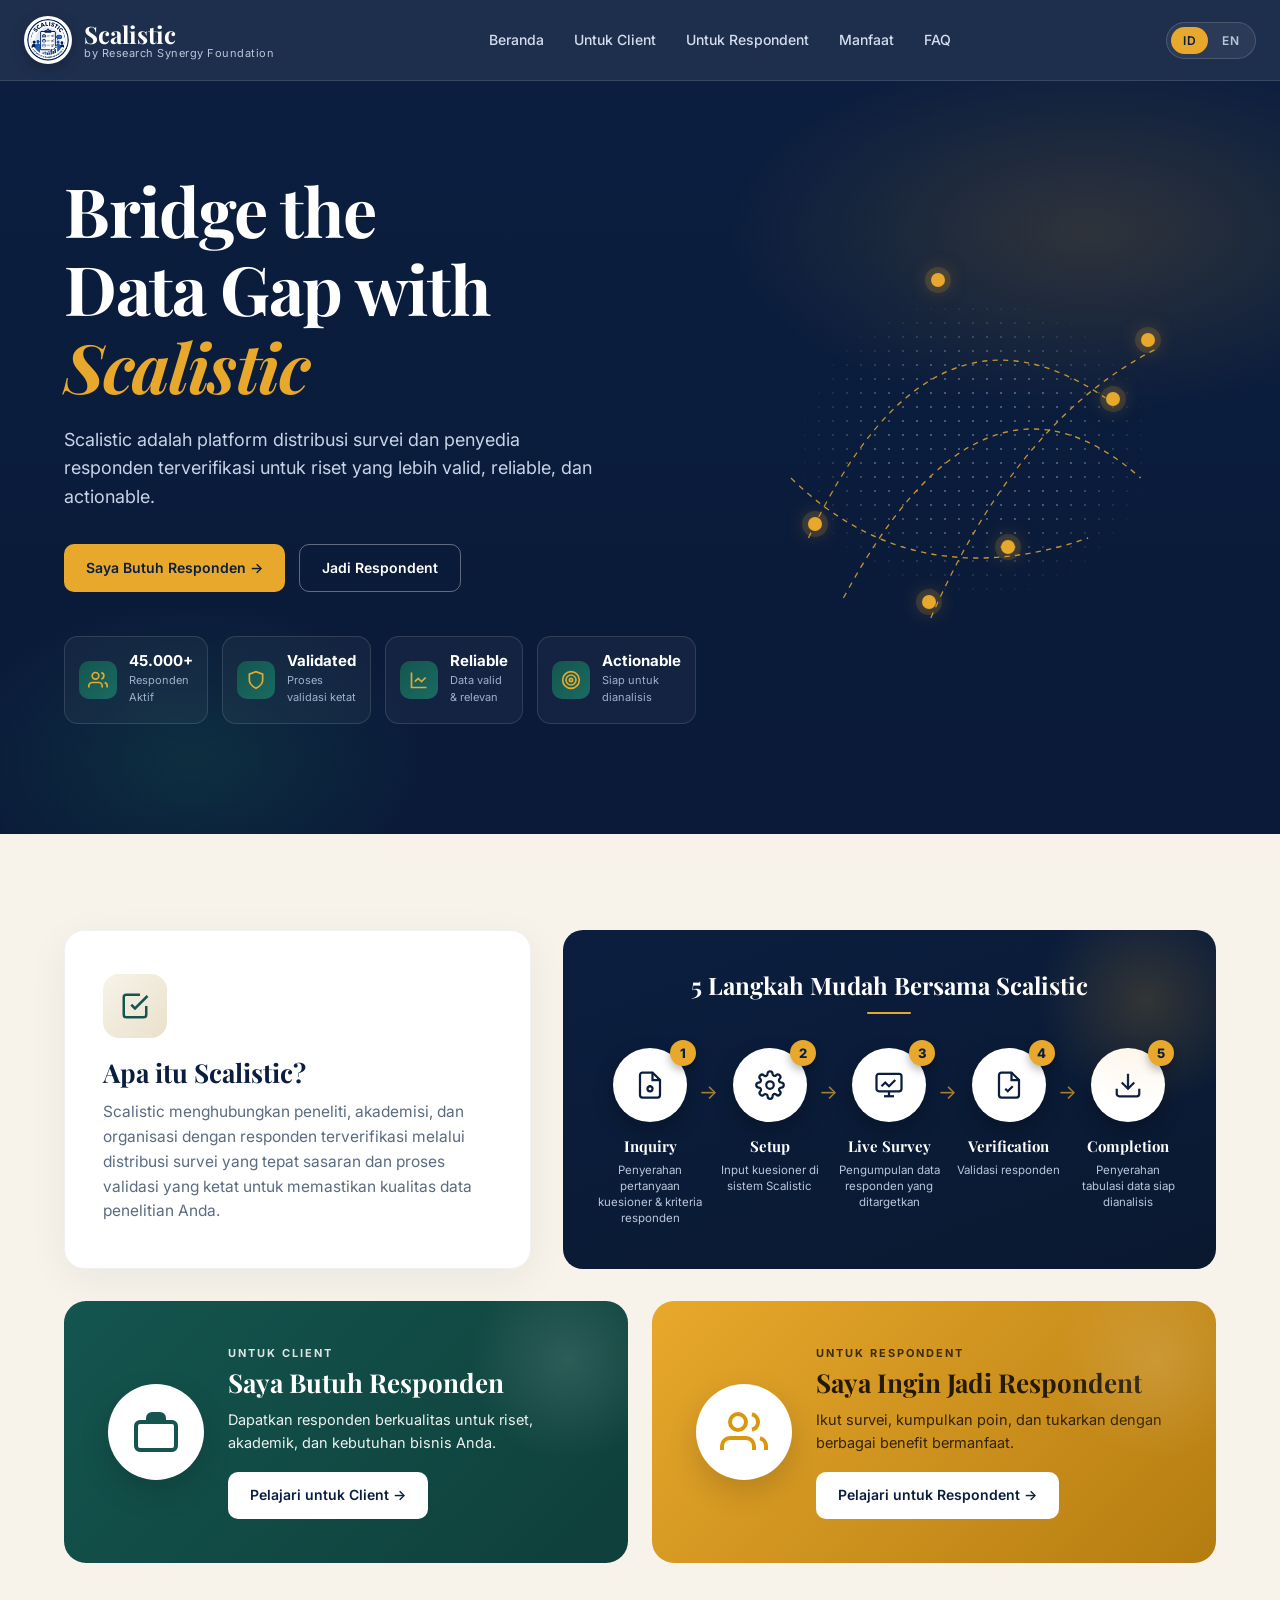
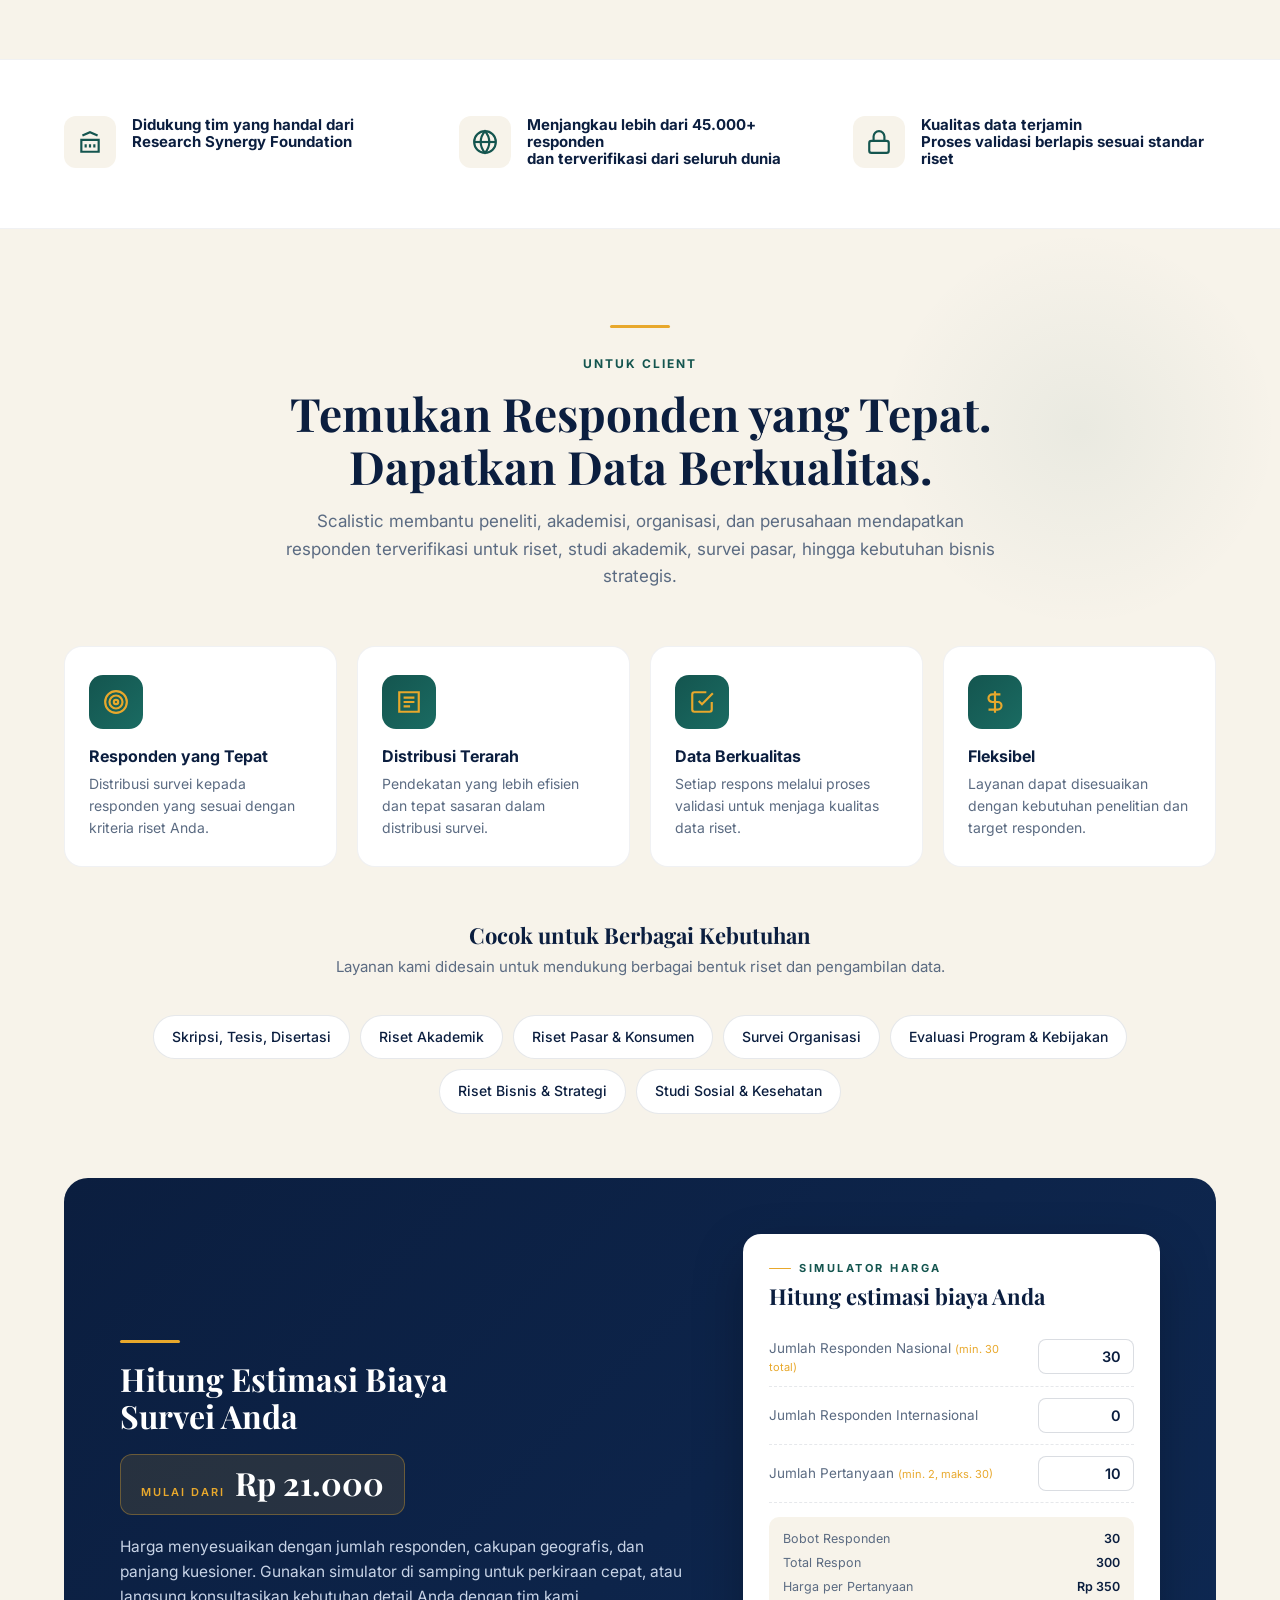
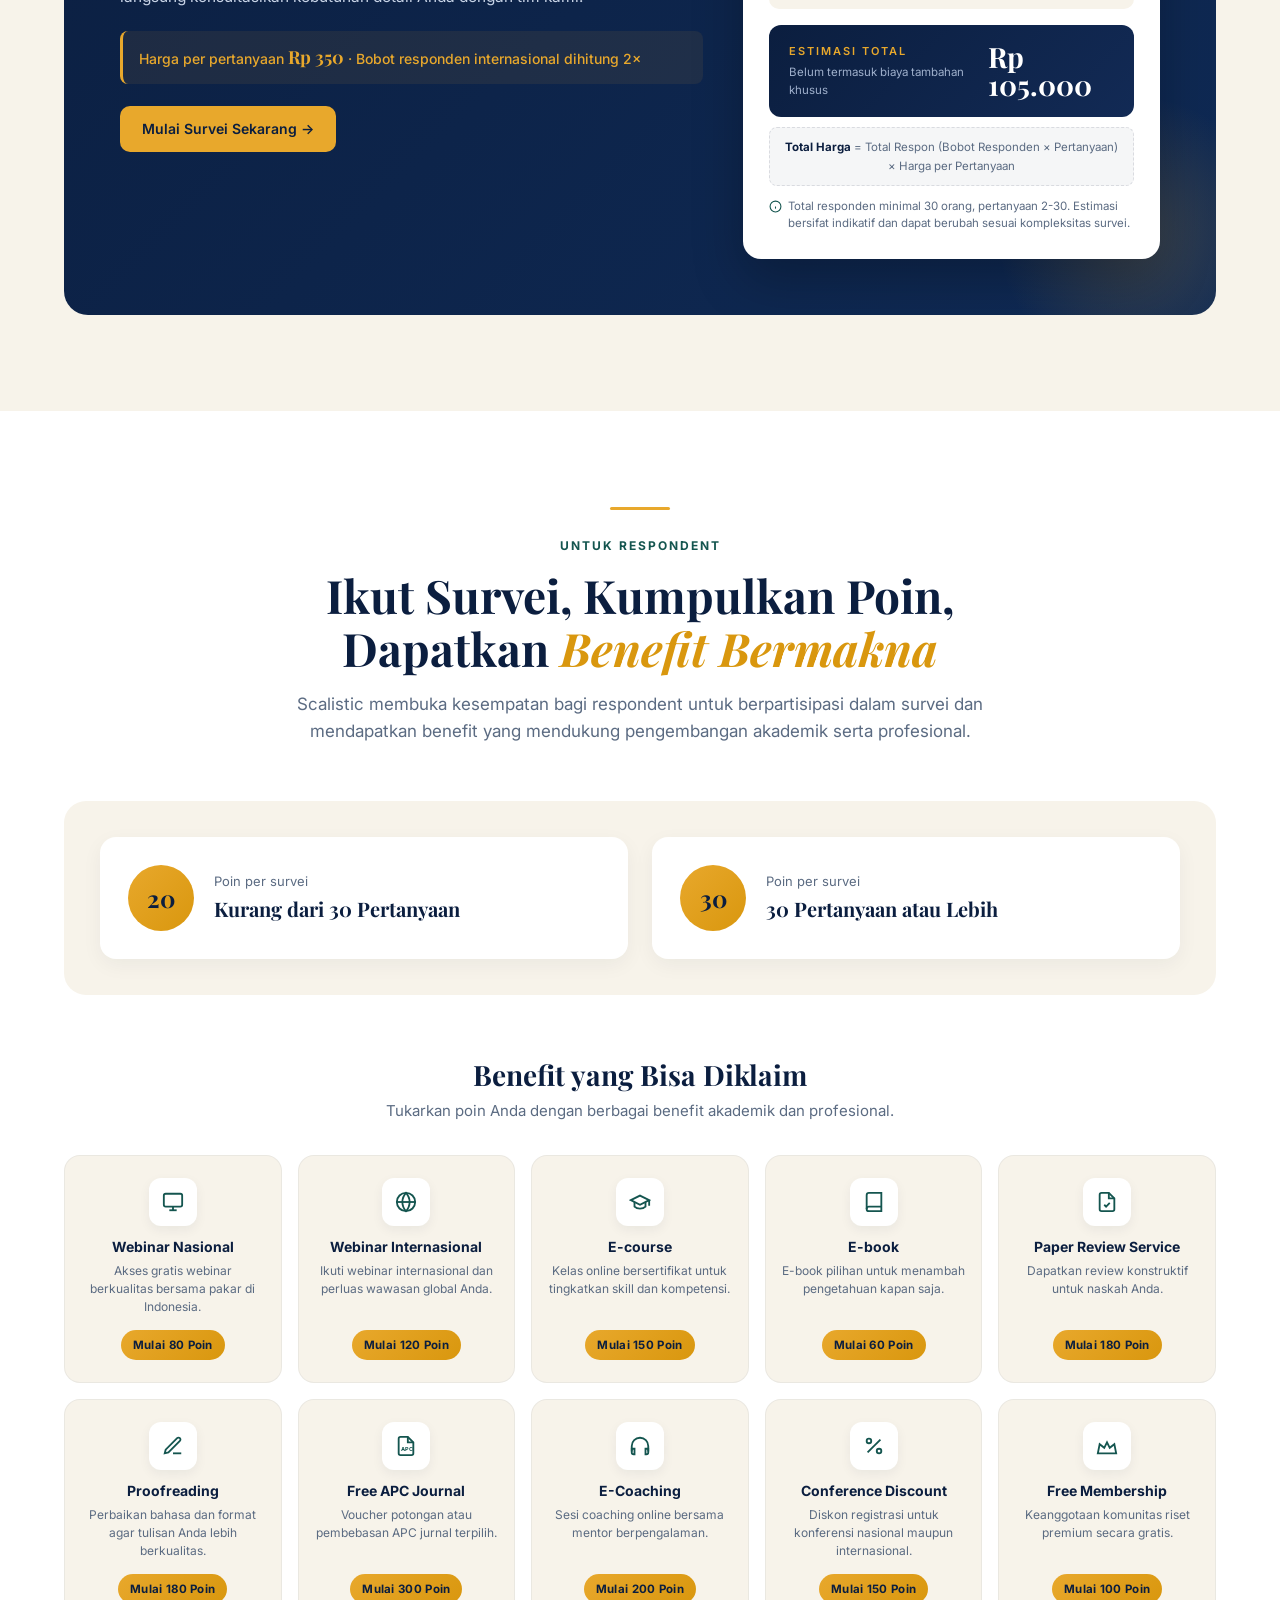
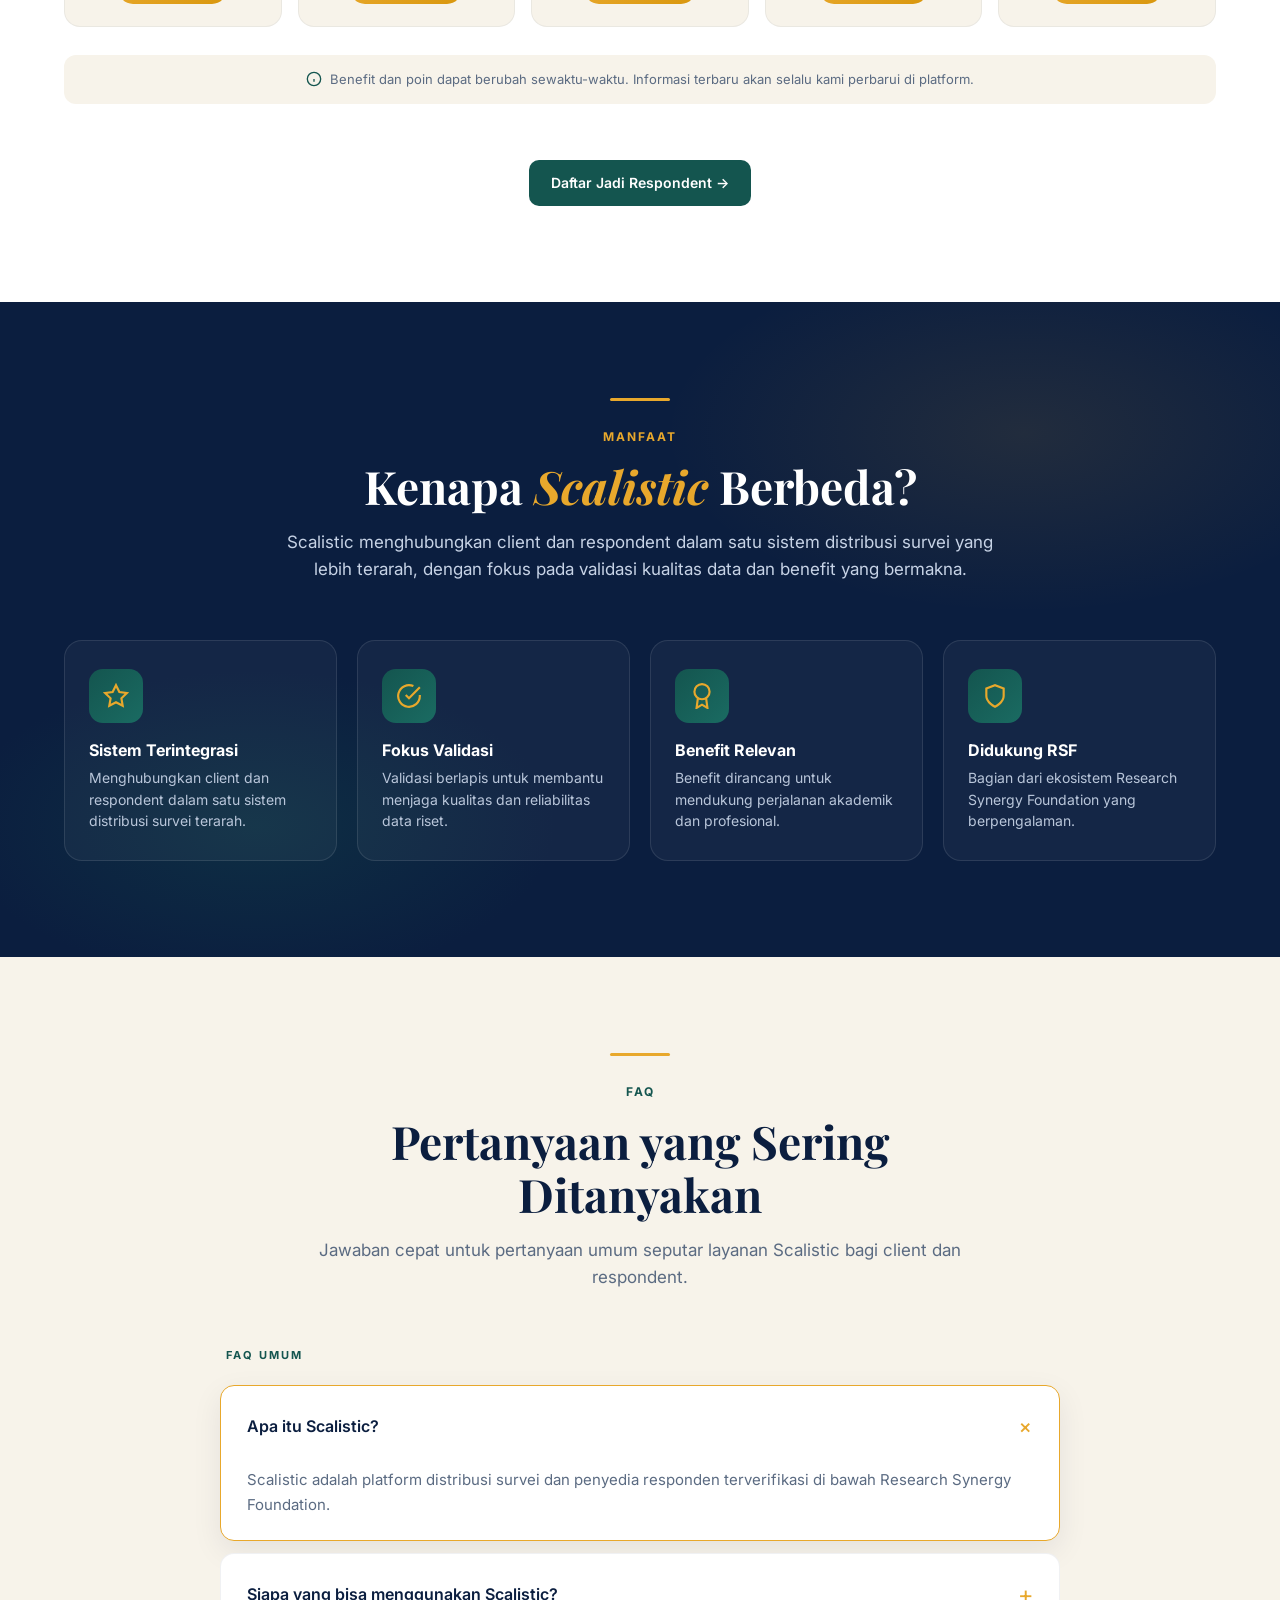
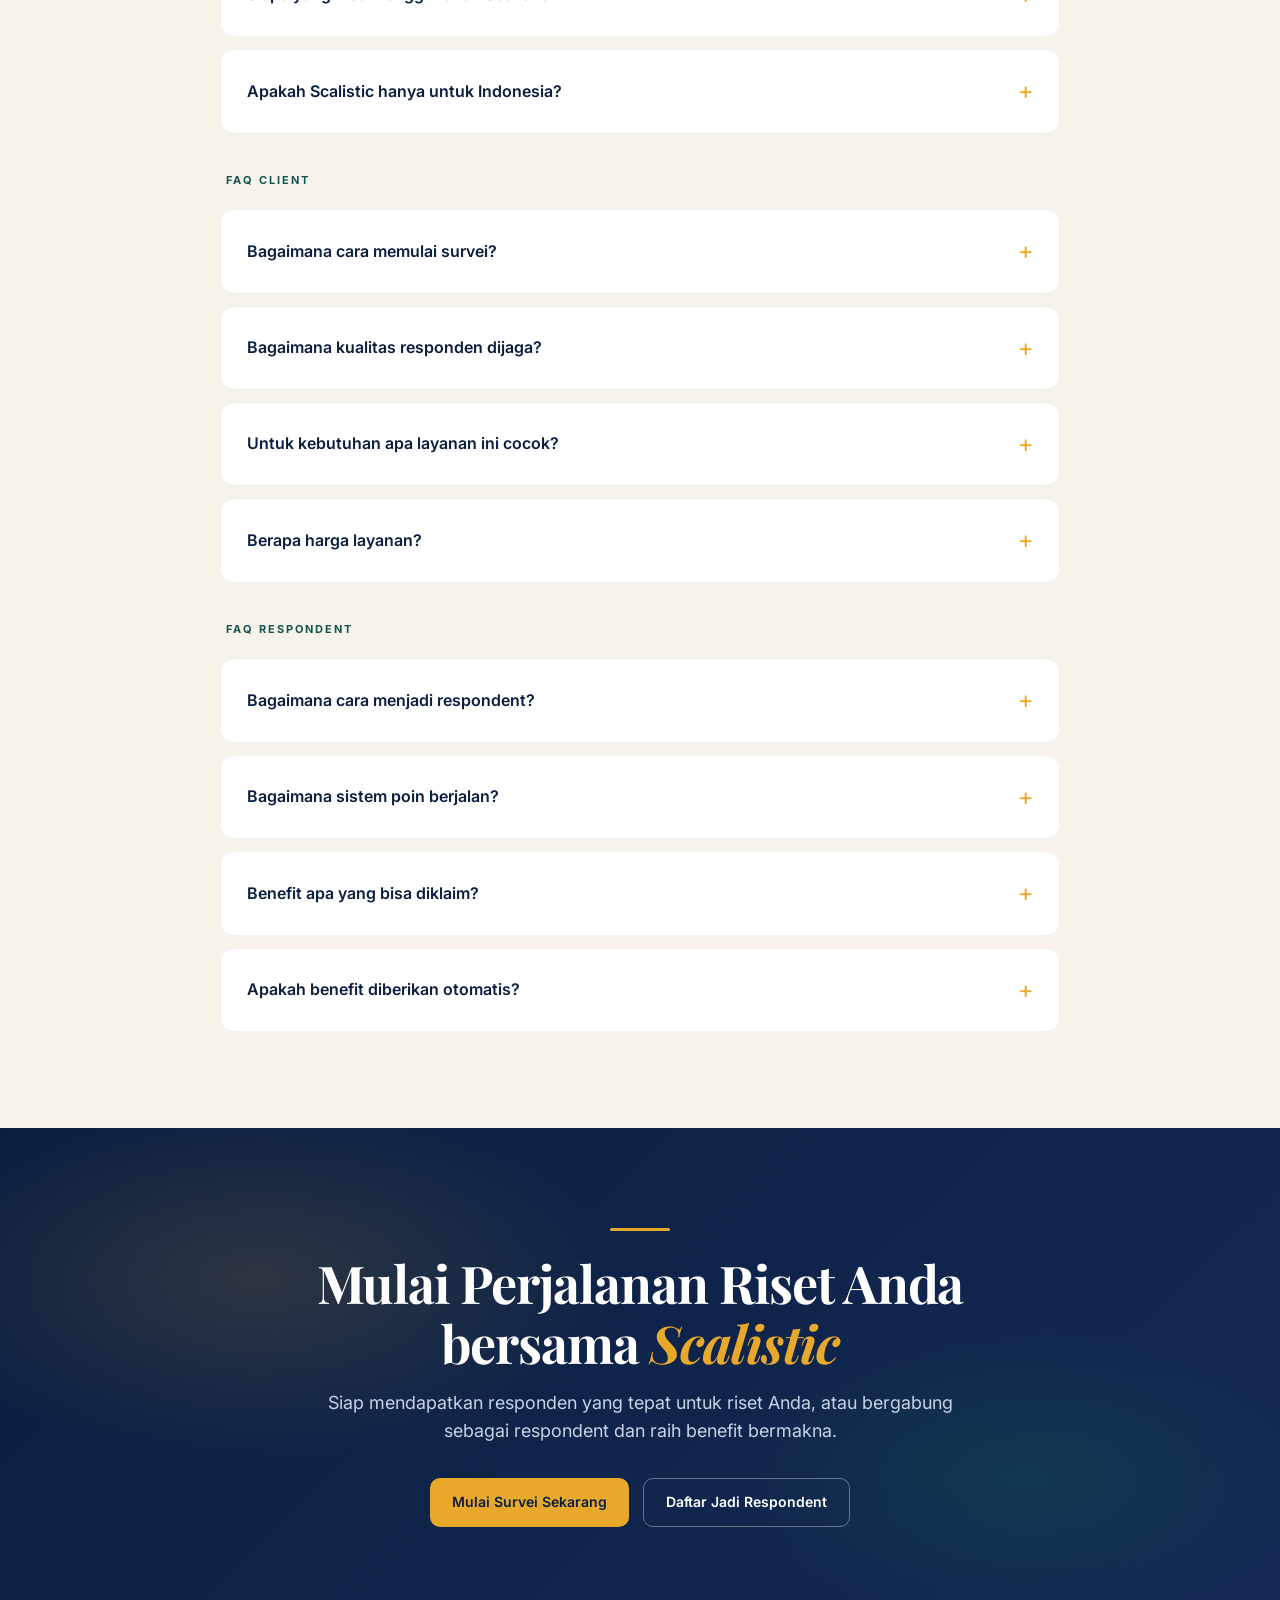
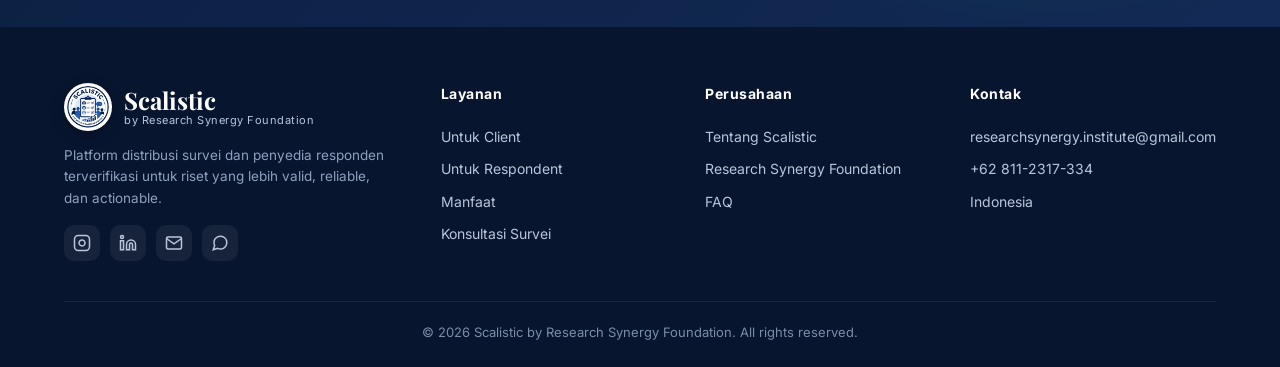
==== commit 49b70e89: "Enforce max 30 questions and align USD min respondents to 30 Per updated xlsx: - Both IDR and USD mo" ====
--- a/index.html
+++ b/index.html
@@ -852,7 +852,7 @@
         <div class="calc-title">Simulator Harga</div>
         <h4>Hitung estimasi biaya Anda</h4>
         <div class="calc-row id-only">
-          <label>Jumlah Responden Nasional</label>
+          <label>Jumlah Responden Nasional <span style="color:var(--gold);font-size:11px">(min. 30 total)</span></label>
           <input type="number" id="calc-nas" min="0" value="30" inputmode="numeric">
         </div>
         <div class="calc-row id-only">
@@ -860,16 +860,16 @@
           <input type="number" id="calc-int" min="0" value="0" inputmode="numeric">
         </div>
         <div class="calc-row id-only">
-          <label>Jumlah Pertanyaan <span style="color:var(--gold);font-size:11px">(min. 2)</span></label>
-          <input type="number" id="calc-q" min="2" value="10" inputmode="numeric">
+          <label>Jumlah Pertanyaan <span style="color:var(--gold);font-size:11px">(min. 2, maks. 30)</span></label>
+          <input type="number" id="calc-q" min="2" max="30" value="10" inputmode="numeric">
         </div>
         <div class="calc-row en-only">
-          <label>Number of Respondents <span style="color:var(--gold);font-size:11px">(min. 2)</span></label>
-          <input type="number" id="calc-resp-en" min="2" value="2" inputmode="numeric">
+          <label>Number of Respondents <span style="color:var(--gold);font-size:11px">(min. 30)</span></label>
+          <input type="number" id="calc-resp-en" min="30" value="30" inputmode="numeric">
         </div>
         <div class="calc-row en-only">
-          <label>Number of Questions <span style="color:var(--gold);font-size:11px">(min. 30)</span></label>
-          <input type="number" id="calc-q-en" min="30" value="30" inputmode="numeric">
+          <label>Number of Questions <span style="color:var(--gold);font-size:11px">(min. 2, max. 30)</span></label>
+          <input type="number" id="calc-q-en" min="2" max="30" value="10" inputmode="numeric">
         </div>
         <div class="calc-error" id="calc-error"></div>
         <div class="calc-detail">
@@ -894,11 +894,11 @@
         </div>
         <div class="calc-note id-only">
           <svg width="13" height="13" viewBox="0 0 24 24" fill="none" stroke="currentColor" stroke-width="2"><circle cx="12" cy="12" r="10"/><line x1="12" y1="16" x2="12" y2="12"/><line x1="12" y1="8" x2="12.01" y2="8"/></svg>
-          Total responden minimal 30 orang. Estimasi bersifat indikatif dan dapat berubah sesuai kompleksitas survei.
+          Total responden minimal 30 orang, pertanyaan 2-30. Estimasi bersifat indikatif dan dapat berubah sesuai kompleksitas survei.
         </div>
         <div class="calc-note en-only">
           <svg width="13" height="13" viewBox="0 0 24 24" fill="none" stroke="currentColor" stroke-width="2"><circle cx="12" cy="12" r="10"/><line x1="12" y1="16" x2="12" y2="12"/><line x1="12" y1="8" x2="12.01" y2="8"/></svg>
-          Minimum 2 respondents and 30 questions (total $3). Estimate is indicative and may change based on survey complexity.
+          Minimum 30 respondents, questions 2-30 (minimum total $3). Estimate is indicative and may change based on survey complexity.
         </div>
       </div>
     </div>
@@ -1220,10 +1220,13 @@
 
   // Price calculator (dual mode: IDR / USD)
   const CALC = (function(){
-    // IDR params
-    const IDR_PRICE = 350, IDR_MIN_RESP = 30, IDR_MIN_Q = 2;
-    // USD params
-    const USD_PRICE = 0.05, USD_MIN_RESP = 2, USD_MIN_Q = 30;
+    // Shared constraints
+    const MIN_RESP = 30;
+    const MIN_Q = 2;
+    const MAX_Q = 30;
+    // Prices
+    const IDR_PRICE = 350;
+    const USD_PRICE = 0.05;
 
     const nasEl = document.getElementById('calc-nas');
     const intEl = document.getElementById('calc-int');
@@ -1247,19 +1250,21 @@
       if(lang === 'en'){
         const resp = Math.max(0, parseInt(respEnEl.value) || 0);
         const q = Math.max(0, parseInt(qEnEl.value) || 0);
-        if(resp < USD_MIN_RESP) errors.push('Minimum ' + USD_MIN_RESP + ' respondents required (currently ' + resp + ').');
-        if(q < USD_MIN_Q) errors.push('Minimum ' + USD_MIN_Q + ' questions required (currently ' + q + ').');
+        if(resp < MIN_RESP) errors.push('Minimum ' + MIN_RESP + ' respondents required (currently ' + resp + ').');
+        if(q < MIN_Q) errors.push('Minimum ' + MIN_Q + ' questions required.');
+        if(q > MAX_Q) errors.push('Maximum ' + MAX_Q + ' questions allowed (currently ' + q + ').');
         const units = resp * q;
         const total = units * USD_PRICE;
-        unitsEnEl.textContent = fmtID(units); // number formatting doesn't need locale here
+        unitsEnEl.textContent = fmtID(units);
         totalEl.textContent = '$' + fmtUSD(total);
       } else {
         const nas = Math.max(0, parseInt(nasEl.value) || 0);
         const int = Math.max(0, parseInt(intEl.value) || 0);
         const q = Math.max(0, parseInt(qEl.value) || 0);
         const totalResp = nas + int;
-        if(totalResp < IDR_MIN_RESP) errors.push('Total responden minimal ' + IDR_MIN_RESP + ' orang (saat ini ' + totalResp + ').');
-        if(q < IDR_MIN_Q) errors.push('Jumlah pertanyaan minimal ' + IDR_MIN_Q + '.');
+        if(totalResp < MIN_RESP) errors.push('Total responden minimal ' + MIN_RESP + ' orang (saat ini ' + totalResp + ').');
+        if(q < MIN_Q) errors.push('Jumlah pertanyaan minimal ' + MIN_Q + '.');
+        if(q > MAX_Q) errors.push('Jumlah pertanyaan maksimal ' + MAX_Q + ' (saat ini ' + q + ').');
         const bobot = nas + 2 * int;
         const jwb = bobot * q;
         const total = jwb * IDR_PRICE;
@@ -1464,6 +1469,11 @@
     const CLIENT_URL_EN = 'https://bit.ly/scalistic-global';
     const clientLinks = Array.from(document.querySelectorAll('a[href="' + CLIENT_URL_ID + '"]'));
 
+    // Respondent registration links — different URL per language
+    const RESP_URL_ID = 'https://forms.gle/U6i9Q92Bd54J1xm48';
+    const RESP_URL_EN = 'https://forms.gle/gUpjP7AX5YAYRpWt5';
+    const respLinks = Array.from(document.querySelectorAll('a[href="' + RESP_URL_ID + '"]'));
+
     function applyLang(lang){
       document.documentElement.lang = lang;
       nodes.forEach(({node, orig, trim}) => {
@@ -1474,8 +1484,11 @@
         }
       });
       // Swap client registration links
-      const url = lang === 'en' ? CLIENT_URL_EN : CLIENT_URL_ID;
-      clientLinks.forEach(a => a.href = url);
+      const clientUrl = lang === 'en' ? CLIENT_URL_EN : CLIENT_URL_ID;
+      clientLinks.forEach(a => a.href = clientUrl);
+      // Swap respondent registration links
+      const respUrl = lang === 'en' ? RESP_URL_EN : RESP_URL_ID;
+      respLinks.forEach(a => a.href = respUrl);
       // Update buttons
       document.querySelectorAll('.lang-btn').forEach(b => {
         b.classList.toggle('active', b.dataset.lang === lang);
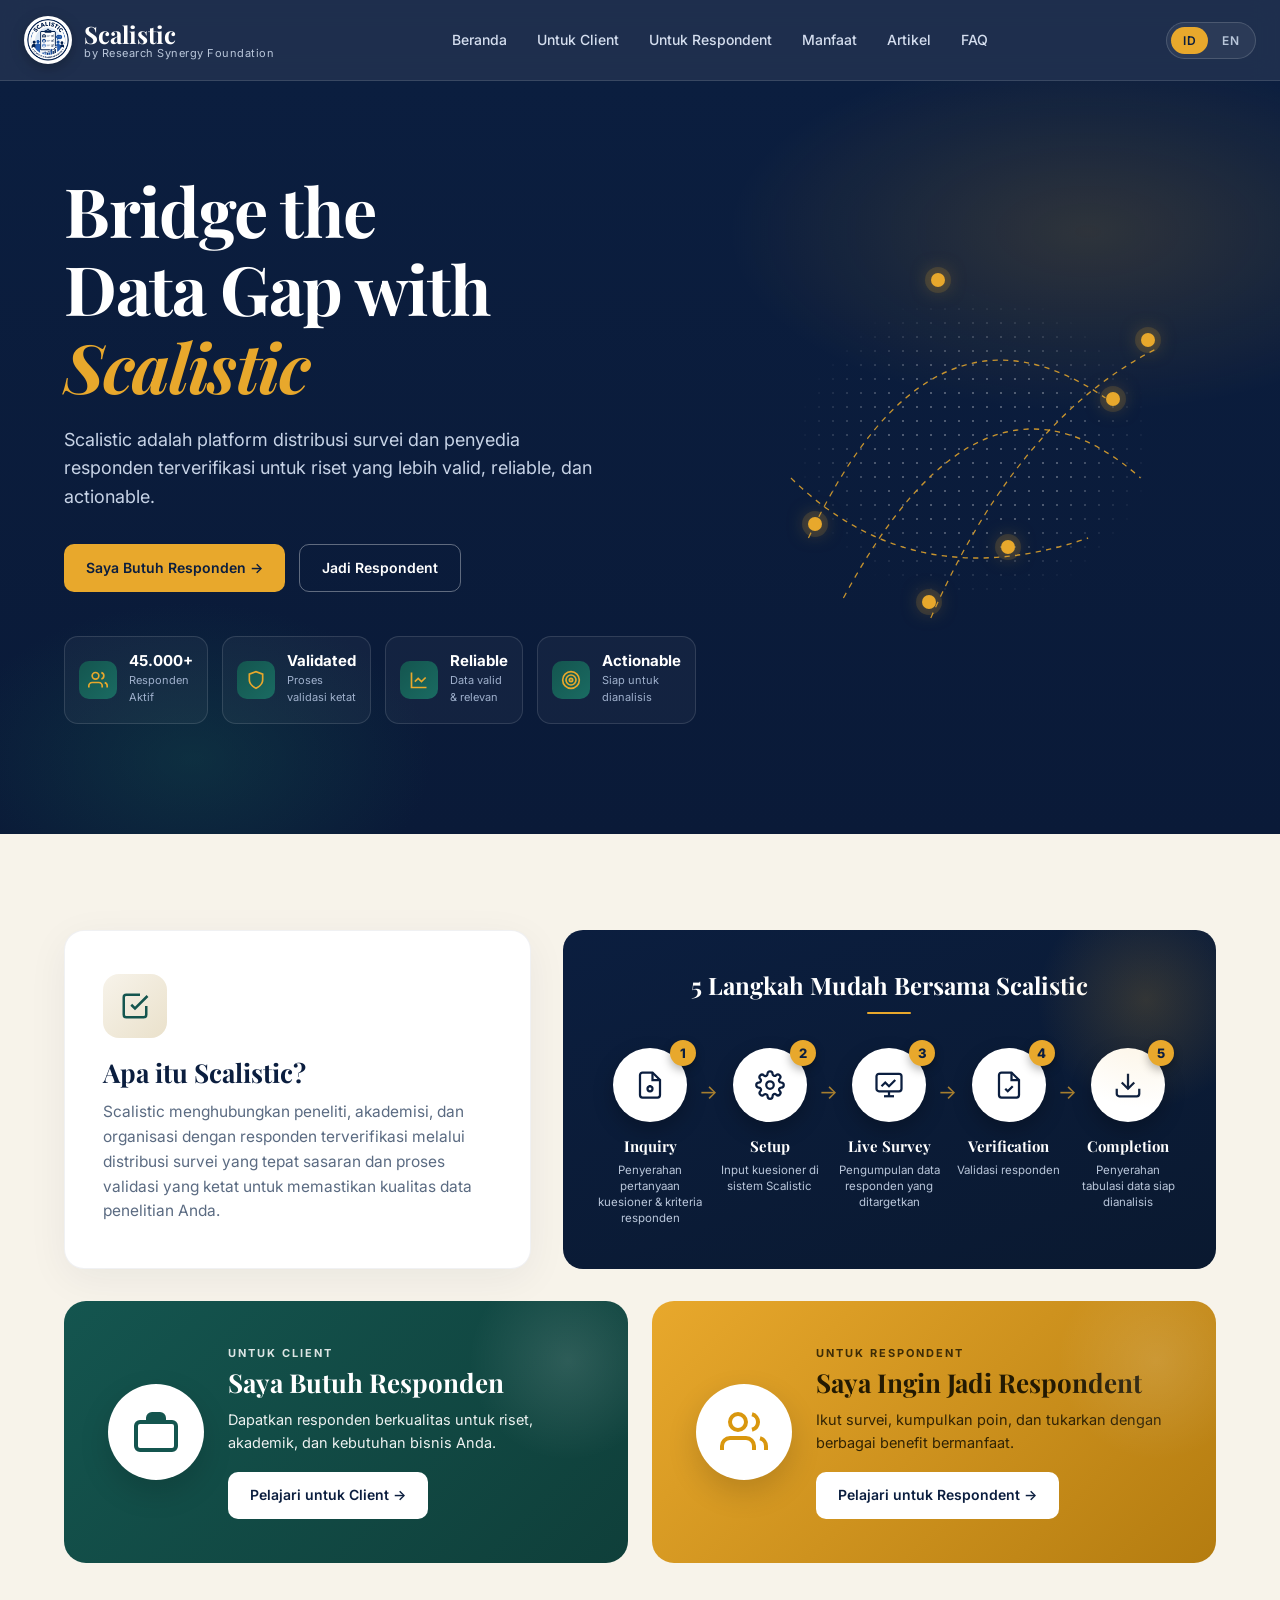
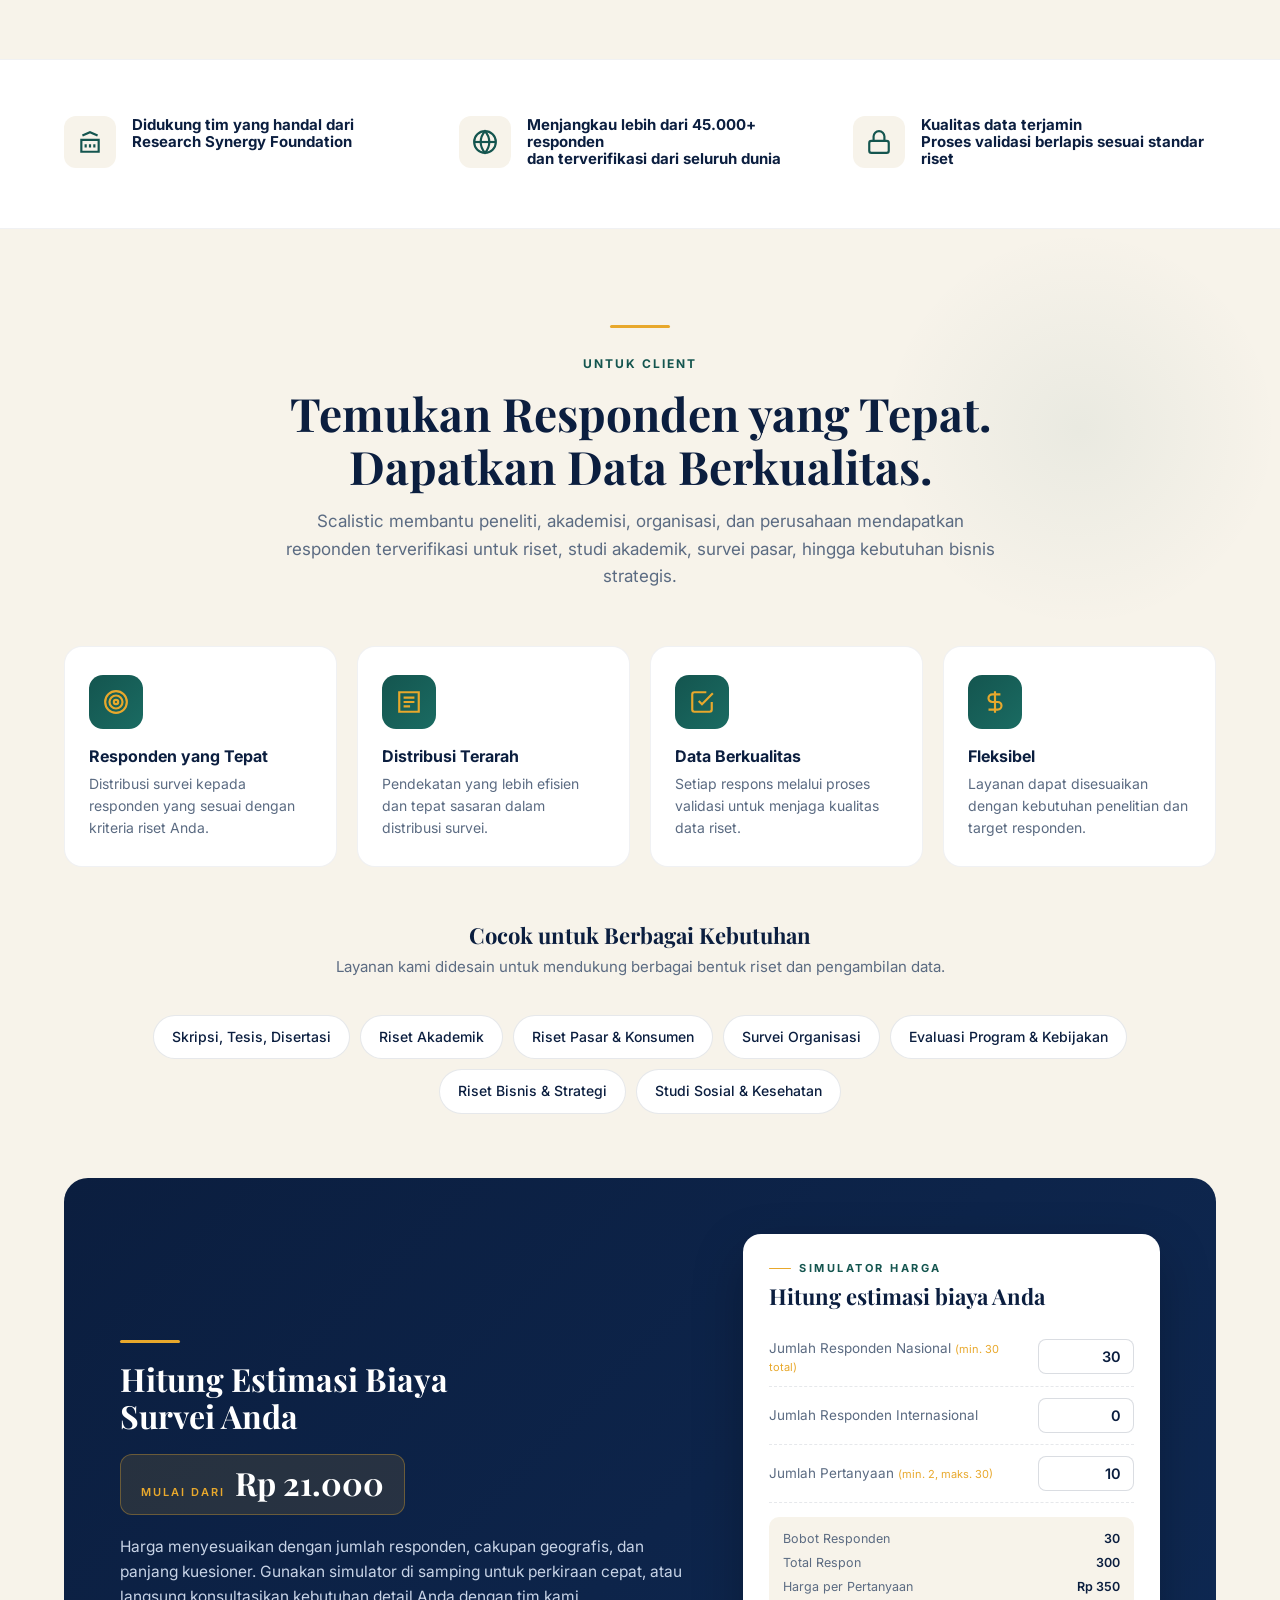
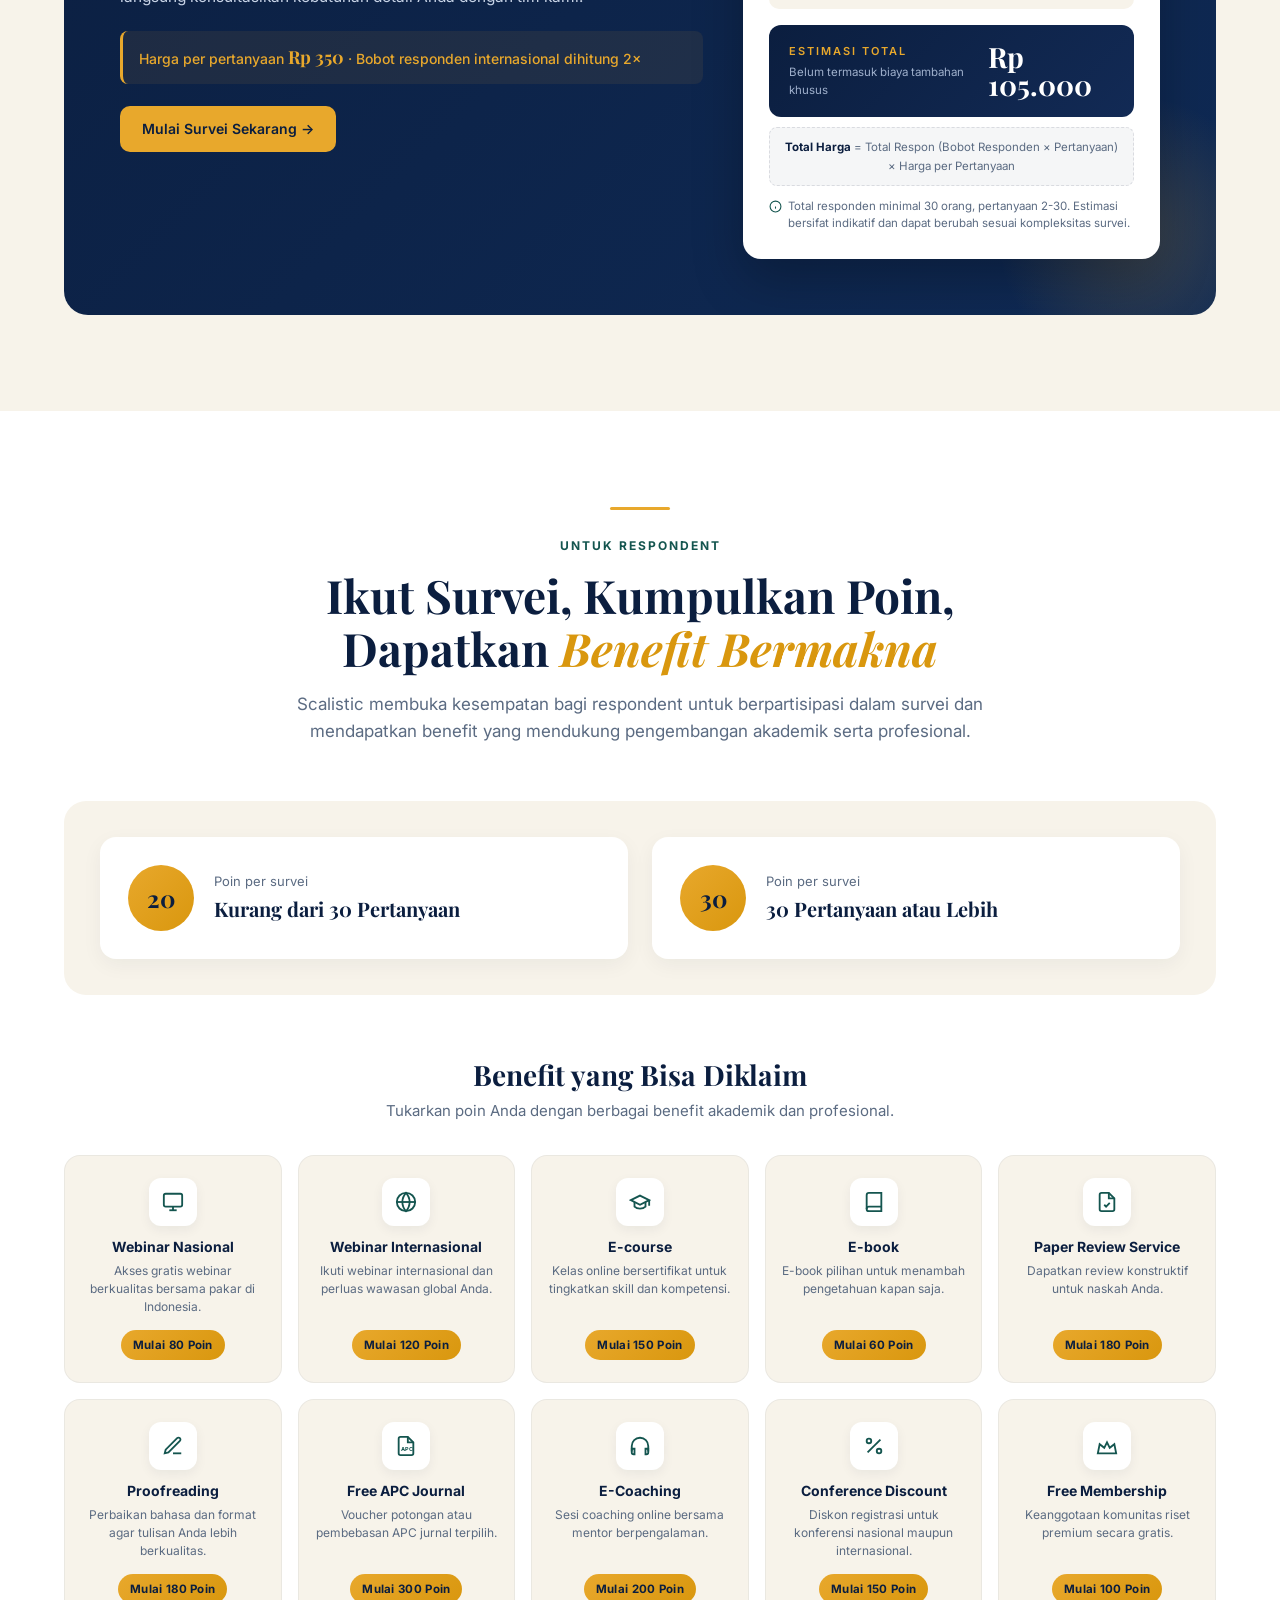
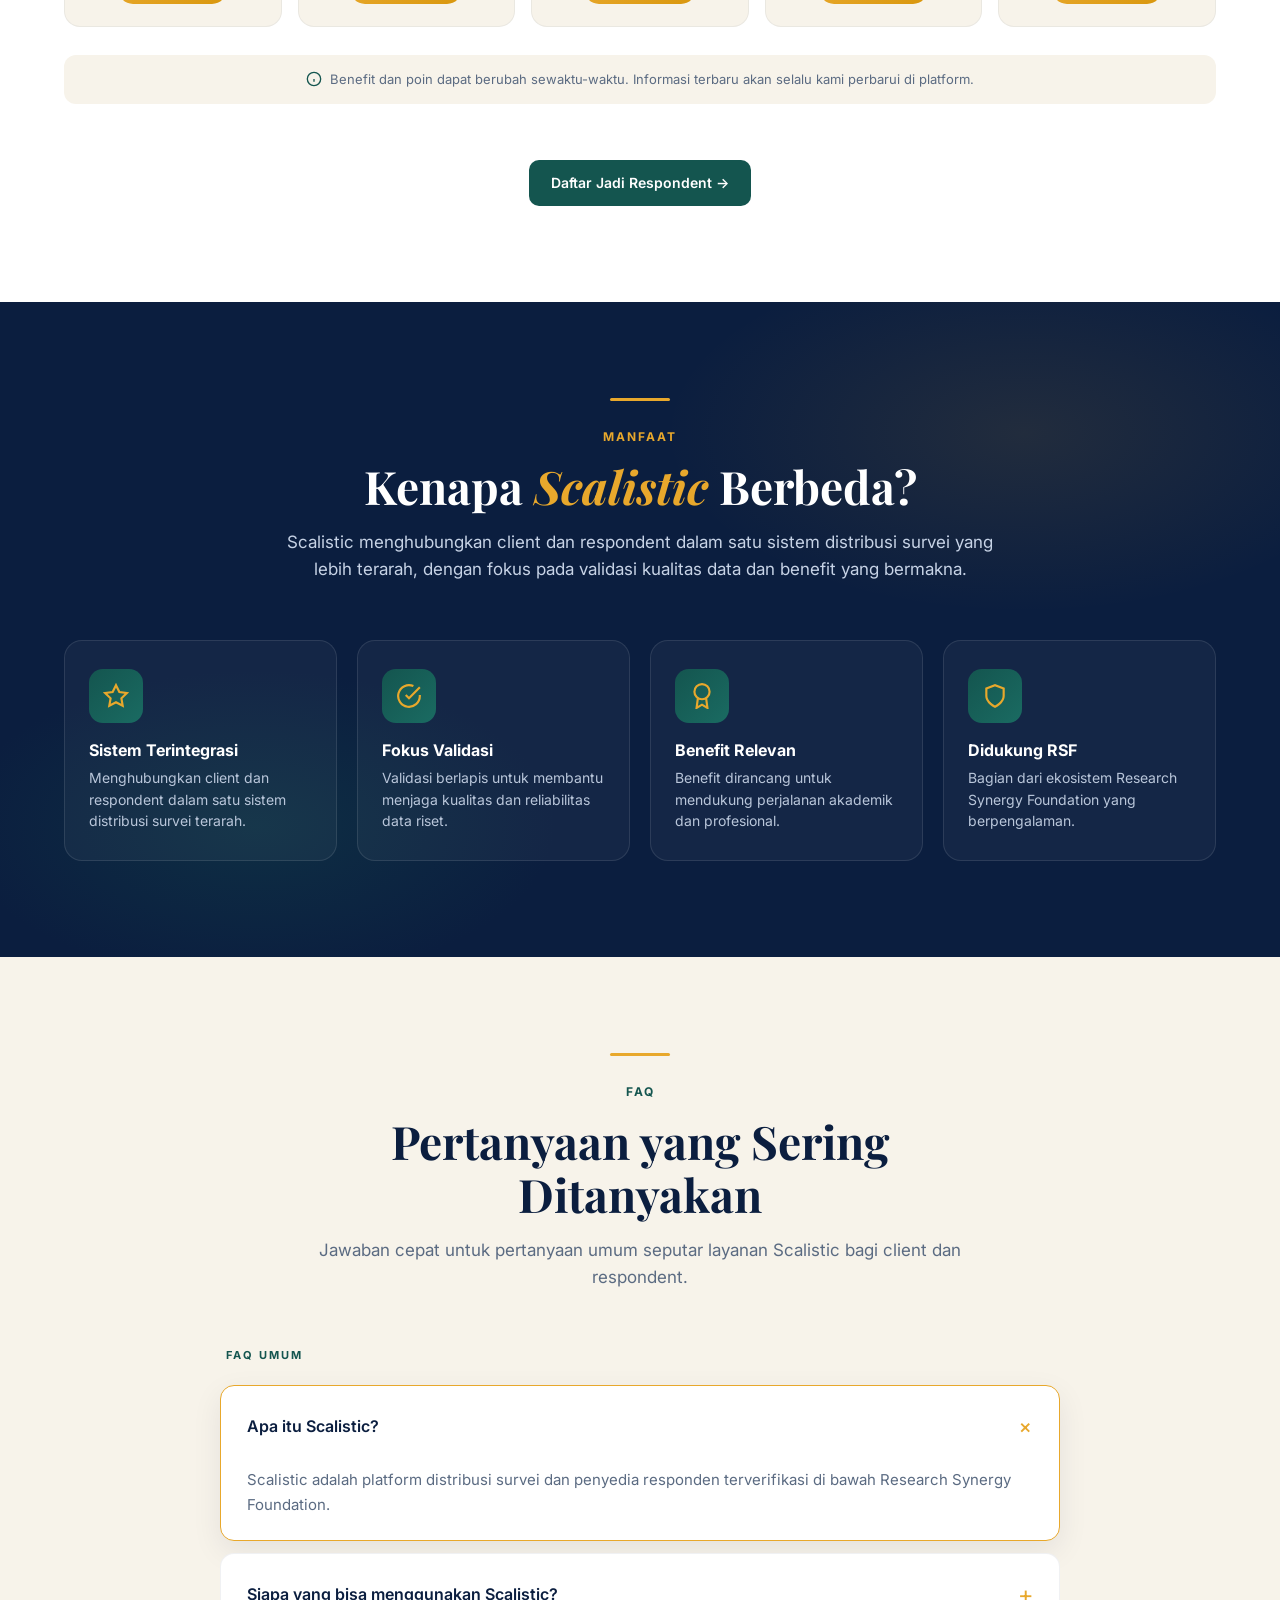
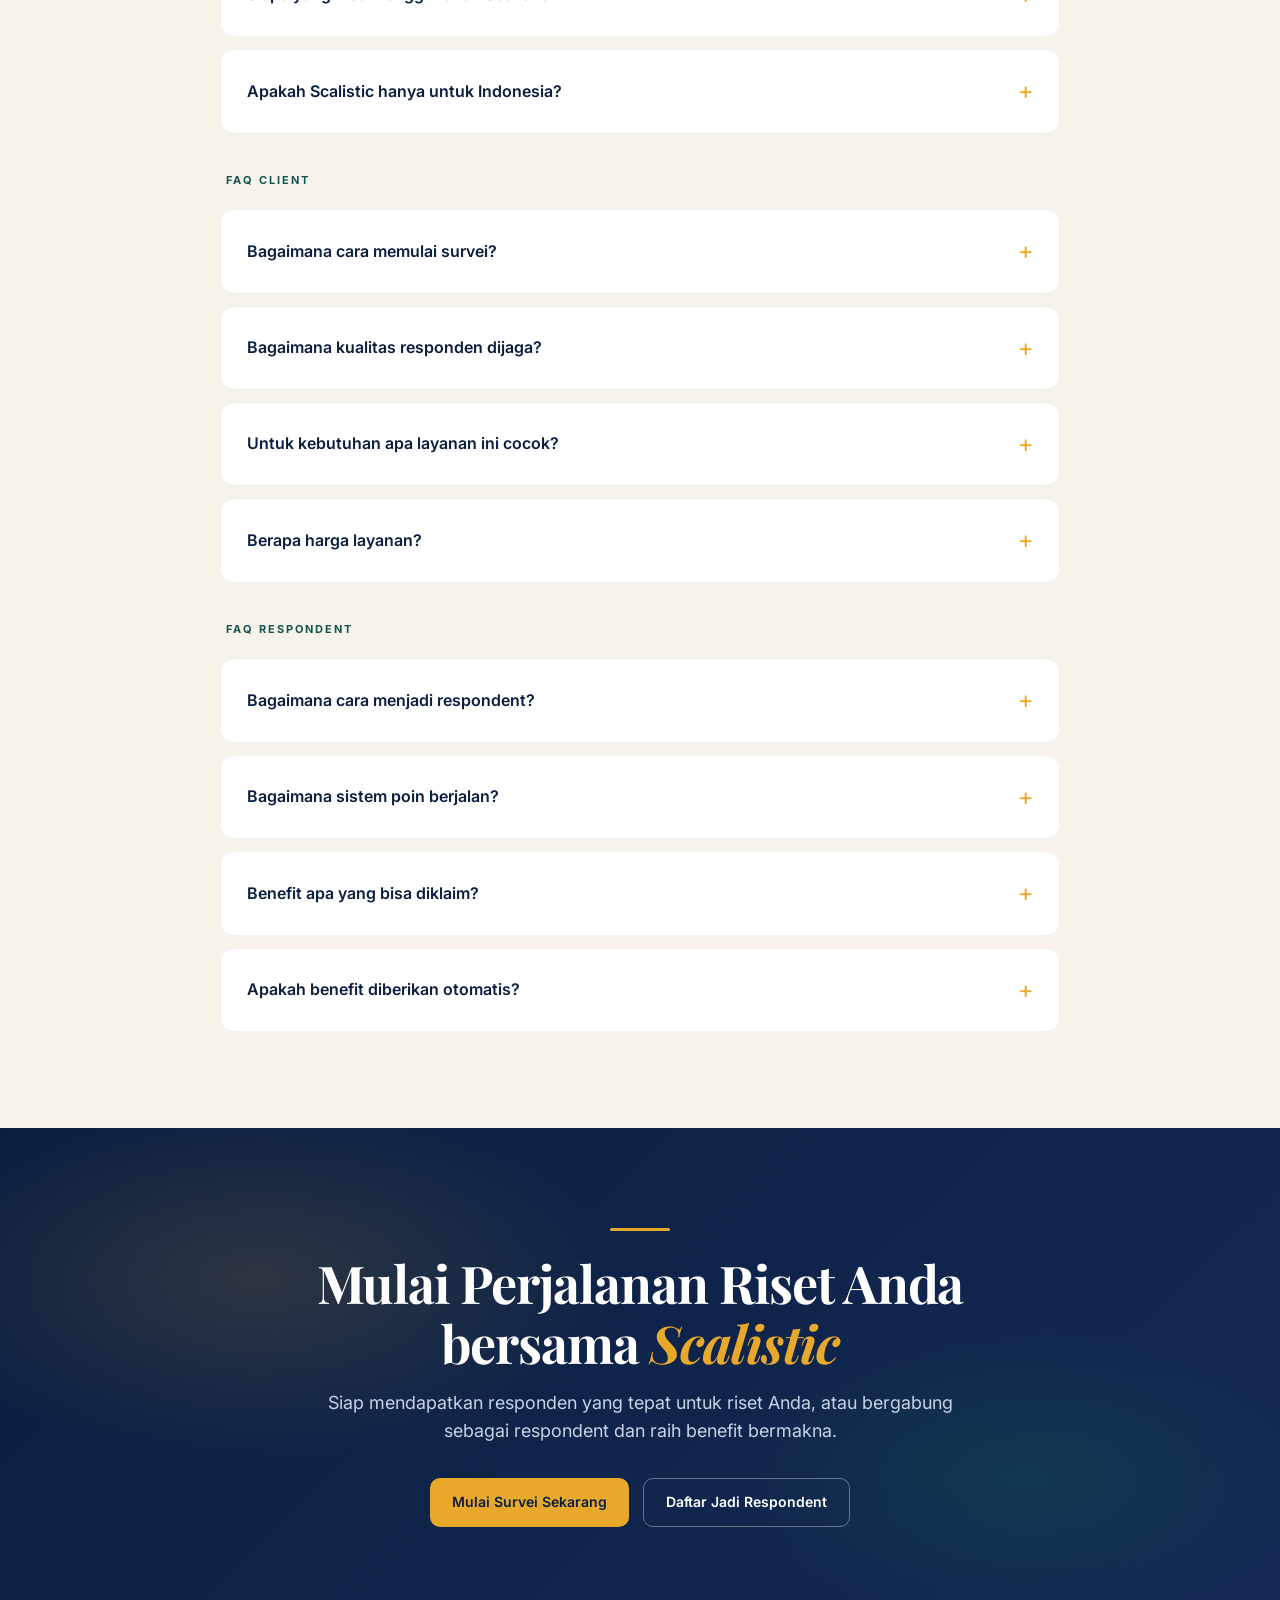
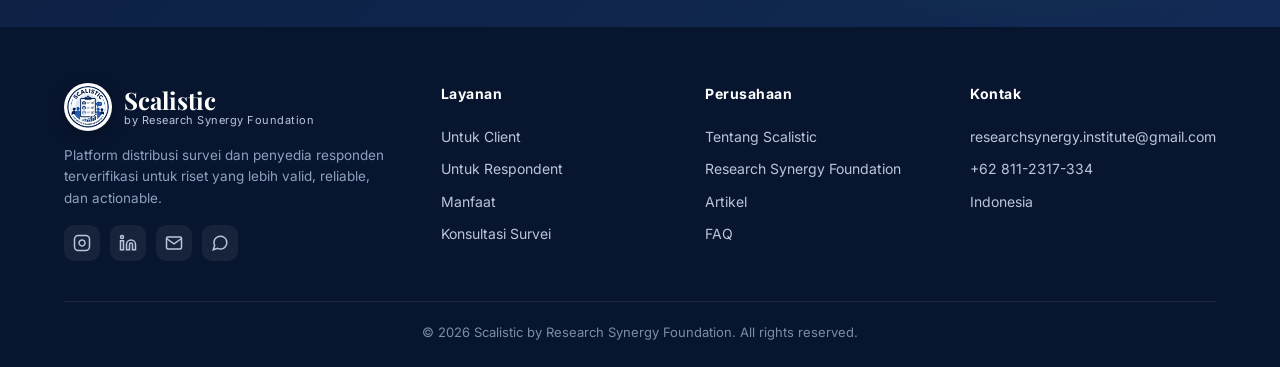
==== commit 22525a0a: "Add article infrastructure and llms.txt for SEO/GEO New content: - /artikel/ folder for blog/article" ====
--- a/index.html
+++ b/index.html
@@ -4,10 +4,175 @@
 <meta charset="UTF-8">
 <meta name="viewport" content="width=device-width, initial-scale=1.0">
 <title>Scalistic | Bridge the Data Gap by Research Synergy Foundation</title>
-<meta name="description" content="Scalistic adalah platform distribusi survei dan penyedia responden terverifikasi untuk riset yang lebih valid, reliable, dan actionable.">
+<meta name="description" content="Scalistic adalah platform distribusi survei dan penyedia 45.000+ responden terverifikasi untuk riset akademik, pasar, dan evaluasi program. Mulai Rp 21.000/respon.">
+<meta name="keywords" content="distribusi survei, responden terverifikasi, jasa responden, platform survei, riset akademik, survei pasar, evaluasi program, Scalistic, Research Synergy Foundation">
+<meta name="author" content="Research Synergy Foundation">
+<meta name="robots" content="index, follow, max-image-preview:large">
+<meta name="theme-color" content="#0B1E3F">
+<link rel="canonical" href="https://scalistic.com/">
 <link rel="icon" type="image/jpeg" href="logo.jpg">
 <link rel="apple-touch-icon" href="logo.jpg">
+
+<!-- Open Graph / Facebook / WhatsApp / LinkedIn -->
+<meta property="og:type" content="website">
+<meta property="og:site_name" content="Scalistic">
+<meta property="og:url" content="https://scalistic.com/">
+<meta property="og:title" content="Scalistic | Distribusi Survei & Responden Terverifikasi">
+<meta property="og:description" content="Platform distribusi survei & 45.000+ responden terverifikasi untuk riset akademik, pasar, dan evaluasi program. Mulai Rp 21.000/respon. By Research Synergy Foundation.">
+<meta property="og:image" content="https://scalistic.com/logo.jpg">
+<meta property="og:image:width" content="1254">
+<meta property="og:image:height" content="1254">
+<meta property="og:image:alt" content="Scalistic logo by Research Synergy Foundation">
+<meta property="og:locale" content="id_ID">
+<meta property="og:locale:alternate" content="en_US">
+
+<!-- Twitter / X -->
+<meta name="twitter:card" content="summary_large_image">
+<meta name="twitter:title" content="Scalistic | Distribusi Survei & Responden Terverifikasi">
+<meta name="twitter:description" content="Platform distribusi survei & 45.000+ responden terverifikasi untuk riset akademik, pasar, dan evaluasi program. Mulai Rp 21.000/respon.">
+<meta name="twitter:image" content="https://scalistic.com/logo.jpg">
+<meta name="twitter:image:alt" content="Scalistic logo">
+
+<!-- Preconnect to Google Fonts for faster loading -->
+<link rel="preconnect" href="https://fonts.googleapis.com">
+<link rel="preconnect" href="https://fonts.gstatic.com" crossorigin>
 <link href="https://fonts.googleapis.com/css2?family=Playfair+Display:wght@600;700;800&family=Inter:wght@300;400;500;600;700&display=swap" rel="stylesheet">
+
+<!-- Structured Data: Organization -->
+<script type="application/ld+json">
+{
+  "@context": "https://schema.org",
+  "@type": "Organization",
+  "name": "Scalistic",
+  "alternateName": "Scalistic by Research Synergy Foundation",
+  "url": "https://scalistic.com/",
+  "logo": "https://scalistic.com/logo.jpg",
+  "image": "https://scalistic.com/logo.jpg",
+  "description": "Platform distribusi survei dan penyedia 45.000+ responden terverifikasi untuk riset akademik, pasar, dan evaluasi program.",
+  "parentOrganization": {
+    "@type": "Organization",
+    "name": "Research Synergy Foundation",
+    "url": "https://www.researchsynergy.org"
+  },
+  "contactPoint": {
+    "@type": "ContactPoint",
+    "contactType": "customer service",
+    "email": "researchsynergy.institute@gmail.com",
+    "telephone": "+62-811-2317-334",
+    "availableLanguage": ["Indonesian", "English"]
+  },
+  "address": {
+    "@type": "PostalAddress",
+    "addressCountry": "ID"
+  },
+  "sameAs": [
+    "https://www.researchsynergy.org"
+  ]
+}
+</script>
+
+<!-- Structured Data: Service -->
+<script type="application/ld+json">
+{
+  "@context": "https://schema.org",
+  "@type": "Service",
+  "serviceType": "Survey Distribution & Verified Respondent Panel",
+  "name": "Scalistic Survey Distribution Service",
+  "provider": {
+    "@type": "Organization",
+    "name": "Scalistic",
+    "url": "https://scalistic.com/"
+  },
+  "areaServed": {
+    "@type": "Place",
+    "name": "Worldwide"
+  },
+  "audience": {
+    "@type": "Audience",
+    "audienceType": "Researchers, academics, organizations, and businesses"
+  },
+  "offers": {
+    "@type": "Offer",
+    "priceCurrency": "IDR",
+    "price": "21000",
+    "description": "Starting price per survey, minimum 30 respondents x 2 questions at Rp 350 per response."
+  }
+}
+</script>
+
+<!-- Structured Data: FAQ -->
+<script type="application/ld+json">
+{
+  "@context": "https://schema.org",
+  "@type": "FAQPage",
+  "mainEntity": [
+    {
+      "@type": "Question",
+      "name": "Apa itu Scalistic?",
+      "acceptedAnswer": {
+        "@type": "Answer",
+        "text": "Scalistic adalah platform distribusi survei dan penyedia responden terverifikasi di bawah Research Synergy Foundation."
+      }
+    },
+    {
+      "@type": "Question",
+      "name": "Siapa yang bisa menggunakan Scalistic?",
+      "acceptedAnswer": {
+        "@type": "Answer",
+        "text": "Mahasiswa, dosen, peneliti, organisasi, institusi, dan perusahaan dapat menggunakan layanan Scalistic."
+      }
+    },
+    {
+      "@type": "Question",
+      "name": "Apakah Scalistic hanya untuk Indonesia?",
+      "acceptedAnswer": {
+        "@type": "Answer",
+        "text": "Scalistic berfokus pada distribusi survei dan kebutuhan responden yang relevan sesuai cakupan layanan yang tersedia, baik nasional maupun internasional."
+      }
+    },
+    {
+      "@type": "Question",
+      "name": "Bagaimana cara memulai survei?",
+      "acceptedAnswer": {
+        "@type": "Answer",
+        "text": "Client mengirimkan kebutuhan survei, kuesioner, dan kriteria responden, lalu tim Scalistic membantu proses berikutnya."
+      }
+    },
+    {
+      "@type": "Question",
+      "name": "Berapa harga layanan Scalistic?",
+      "acceptedAnswer": {
+        "@type": "Answer",
+        "text": "Harga mulai dari Rp 21.000 per survei (30 responden x 2 pertanyaan dengan harga Rp 350 per respon) dan dapat disesuaikan dengan kebutuhan survei."
+      }
+    },
+    {
+      "@type": "Question",
+      "name": "Bagaimana cara menjadi respondent di Scalistic?",
+      "acceptedAnswer": {
+        "@type": "Answer",
+        "text": "Respondent dapat mendaftar dan mengikuti survei yang tersedia sesuai mekanisme yang berlaku, kemudian mengumpulkan poin untuk ditukar dengan benefit."
+      }
+    },
+    {
+      "@type": "Question",
+      "name": "Bagaimana sistem poin Scalistic berjalan?",
+      "acceptedAnswer": {
+        "@type": "Answer",
+        "text": "Survei kurang dari 30 pertanyaan memberi 20 poin, dan survei 30 pertanyaan memberi 30 poin."
+      }
+    },
+    {
+      "@type": "Question",
+      "name": "Benefit apa yang bisa diklaim responden?",
+      "acceptedAnswer": {
+        "@type": "Answer",
+        "text": "Benefit mencakup webinar, e-course, e-book, paper review, proofreading, free APC journal, e-coaching, conference discount, dan free membership."
+      }
+    }
+  ]
+}
+</script>
 <style>
   :root{
     --navy:#0B1E3F;
@@ -384,12 +549,35 @@
   .calc-row input:focus{outline:none;border-color:var(--gold);box-shadow:0 0 0 3px rgba(232,168,44,.15)}
   .calc-row input::-webkit-outer-spin-button,.calc-row input::-webkit-inner-spin-button{-webkit-appearance:none;margin:0}
   .calc-error{
-    background:rgba(217,151,14,.1);color:#8B5A00;
-    border-left:3px solid var(--gold-2);
-    font-size:12.5px;padding:9px 12px;border-radius:6px;
-    margin-top:12px;display:none;line-height:1.4;
-  }
-  .calc-error.show{display:block}
+    background:#FEE2E2;color:#991B1B;
+    border:1px solid #FCA5A5;border-left:4px solid #DC2626;
+    font-size:13px;padding:11px 14px;border-radius:8px;
+    margin-top:14px;display:none;line-height:1.45;
+    font-weight:500;gap:9px;align-items:flex-start;
+  }
+  .calc-error.show{display:flex;animation:calcShake .4s cubic-bezier(.36,.07,.19,.97)}
+  .calc-error::before{
+    content:"";display:block;flex-shrink:0;
+    width:18px;height:18px;margin-top:1px;
+    background:no-repeat center/contain url("data:image/svg+xml;utf8,<svg xmlns='http://www.w3.org/2000/svg' viewBox='0 0 24 24' fill='none' stroke='%23DC2626' stroke-width='2.2' stroke-linecap='round' stroke-linejoin='round'><circle cx='12' cy='12' r='10'/><line x1='12' y1='8' x2='12' y2='12'/><line x1='12' y1='16' x2='12.01' y2='16'/></svg>");
+  }
+  @keyframes calcShake{
+    10%,90%{transform:translateX(-1px)}
+    20%,80%{transform:translateX(2px)}
+    30%,50%,70%{transform:translateX(-3px)}
+    40%,60%{transform:translateX(3px)}
+  }
+  .calc-row input.invalid{
+    border-color:#DC2626;background:#FEF2F2;
+    box-shadow:0 0 0 3px rgba(220,38,38,.12);
+  }
+  .calc-total.invalid{
+    background:linear-gradient(135deg,#475569,#334155);
+  }
+  .calc-total.invalid .calc-total-label{color:#94A3B8}
+  .calc-total.invalid .calc-total-sub{color:#64748B}
+  .calc-total.invalid .calc-total-amt{color:#CBD5E1}
+  .calc-total{transition:background .25s}
   .calc-detail{
     margin-top:14px;padding:12px 14px;
     background:var(--cream);border-radius:10px;
@@ -584,6 +772,7 @@
       <li><a href="#client">Untuk Client</a></li>
       <li><a href="#respondent">Untuk Respondent</a></li>
       <li><a href="#manfaat">Manfaat</a></li>
+      <li><a href="artikel/">Artikel</a></li>
       <li><a href="#faq">FAQ</a></li>
     </ul>
     <div class="lang-switch" role="group" aria-label="Language switcher">
@@ -1192,6 +1381,7 @@
         <ul>
           <li><a href="#beranda">Tentang Scalistic</a></li>
           <li><a href="https://www.researchsynergy.org" target="_blank" rel="noopener">Research Synergy Foundation</a></li>
+          <li><a href="artikel/">Artikel</a></li>
           <li><a href="#faq">FAQ</a></li>
         </ul>
       </div>
@@ -1243,41 +1433,81 @@
     const fmtID = n => n.toLocaleString('id-ID');
     const fmtUSD = n => n.toLocaleString('en-US', {minimumFractionDigits:2, maximumFractionDigits:2});
 
+    const totalBlockEl = document.querySelector('.calc-total');
+    const DASH = '-';
+
+    function clearInvalid(){
+      [nasEl, intEl, qEl, respEnEl, qEnEl].forEach(el => el && el.classList.remove('invalid'));
+    }
+
     function calc(){
       const lang = document.documentElement.lang || 'id';
       const errors = [];
+      clearInvalid();
 
       if(lang === 'en'){
         const resp = Math.max(0, parseInt(respEnEl.value) || 0);
         const q = Math.max(0, parseInt(qEnEl.value) || 0);
-        if(resp < MIN_RESP) errors.push('Minimum ' + MIN_RESP + ' respondents required (currently ' + resp + ').');
-        if(q < MIN_Q) errors.push('Minimum ' + MIN_Q + ' questions required.');
-        if(q > MAX_Q) errors.push('Maximum ' + MAX_Q + ' questions allowed (currently ' + q + ').');
-        const units = resp * q;
-        const total = units * USD_PRICE;
-        unitsEnEl.textContent = fmtID(units);
-        totalEl.textContent = '$' + fmtUSD(total);
+        if(resp < MIN_RESP){
+          errors.push('Minimum ' + MIN_RESP + ' respondents required (currently ' + resp + ').');
+          respEnEl.classList.add('invalid');
+        }
+        if(q < MIN_Q){
+          errors.push('Minimum ' + MIN_Q + ' questions required.');
+          qEnEl.classList.add('invalid');
+        }
+        if(q > MAX_Q){
+          errors.push('Maximum ' + MAX_Q + ' questions allowed (currently ' + q + ').');
+          qEnEl.classList.add('invalid');
+        }
+        if(errors.length){
+          unitsEnEl.textContent = DASH;
+          totalEl.textContent = '$ ' + DASH;
+        } else {
+          const units = resp * q;
+          const total = units * USD_PRICE;
+          unitsEnEl.textContent = fmtID(units);
+          totalEl.textContent = '$' + fmtUSD(total);
+        }
       } else {
         const nas = Math.max(0, parseInt(nasEl.value) || 0);
         const int = Math.max(0, parseInt(intEl.value) || 0);
         const q = Math.max(0, parseInt(qEl.value) || 0);
         const totalResp = nas + int;
-        if(totalResp < MIN_RESP) errors.push('Total responden minimal ' + MIN_RESP + ' orang (saat ini ' + totalResp + ').');
-        if(q < MIN_Q) errors.push('Jumlah pertanyaan minimal ' + MIN_Q + '.');
-        if(q > MAX_Q) errors.push('Jumlah pertanyaan maksimal ' + MAX_Q + ' (saat ini ' + q + ').');
-        const bobot = nas + 2 * int;
-        const jwb = bobot * q;
-        const total = jwb * IDR_PRICE;
-        bobotEl.textContent = fmtID(bobot);
-        jwbEl.textContent = fmtID(jwb);
-        totalEl.textContent = 'Rp ' + fmtID(total);
+        if(totalResp < MIN_RESP){
+          errors.push('Total responden minimal ' + MIN_RESP + ' orang (saat ini ' + totalResp + ').');
+          nasEl.classList.add('invalid');
+          intEl.classList.add('invalid');
+        }
+        if(q < MIN_Q){
+          errors.push('Jumlah pertanyaan minimal ' + MIN_Q + '.');
+          qEl.classList.add('invalid');
+        }
+        if(q > MAX_Q){
+          errors.push('Jumlah pertanyaan maksimal ' + MAX_Q + ' (saat ini ' + q + ').');
+          qEl.classList.add('invalid');
+        }
+        if(errors.length){
+          bobotEl.textContent = DASH;
+          jwbEl.textContent = DASH;
+          totalEl.textContent = 'Rp ' + DASH;
+        } else {
+          const bobot = nas + 2 * int;
+          const jwb = bobot * q;
+          const total = jwb * IDR_PRICE;
+          bobotEl.textContent = fmtID(bobot);
+          jwbEl.textContent = fmtID(jwb);
+          totalEl.textContent = 'Rp ' + fmtID(total);
+        }
       }
 
       if(errors.length){
         errEl.textContent = errors.join(' ');
         errEl.classList.add('show');
+        totalBlockEl.classList.add('invalid');
       } else {
         errEl.classList.remove('show');
+        totalBlockEl.classList.remove('invalid');
       }
     }
     [nasEl, intEl, qEl, respEnEl, qEnEl].forEach(el => el && el.addEventListener('input', calc));
@@ -1293,6 +1523,7 @@
       "Untuk Client": "For Clients",
       "Untuk Respondent": "For Respondents",
       "Manfaat": "Benefits",
+      "Artikel": "Articles",
       // HERO
       "Scalistic adalah platform distribusi survei dan penyedia responden terverifikasi untuk riset yang lebih valid, reliable, dan actionable.": "Scalistic is a survey distribution platform and verified respondent provider for research that is more valid, reliable, and actionable.",
       "Saya Butuh Responden →": "I Need Respondents →",
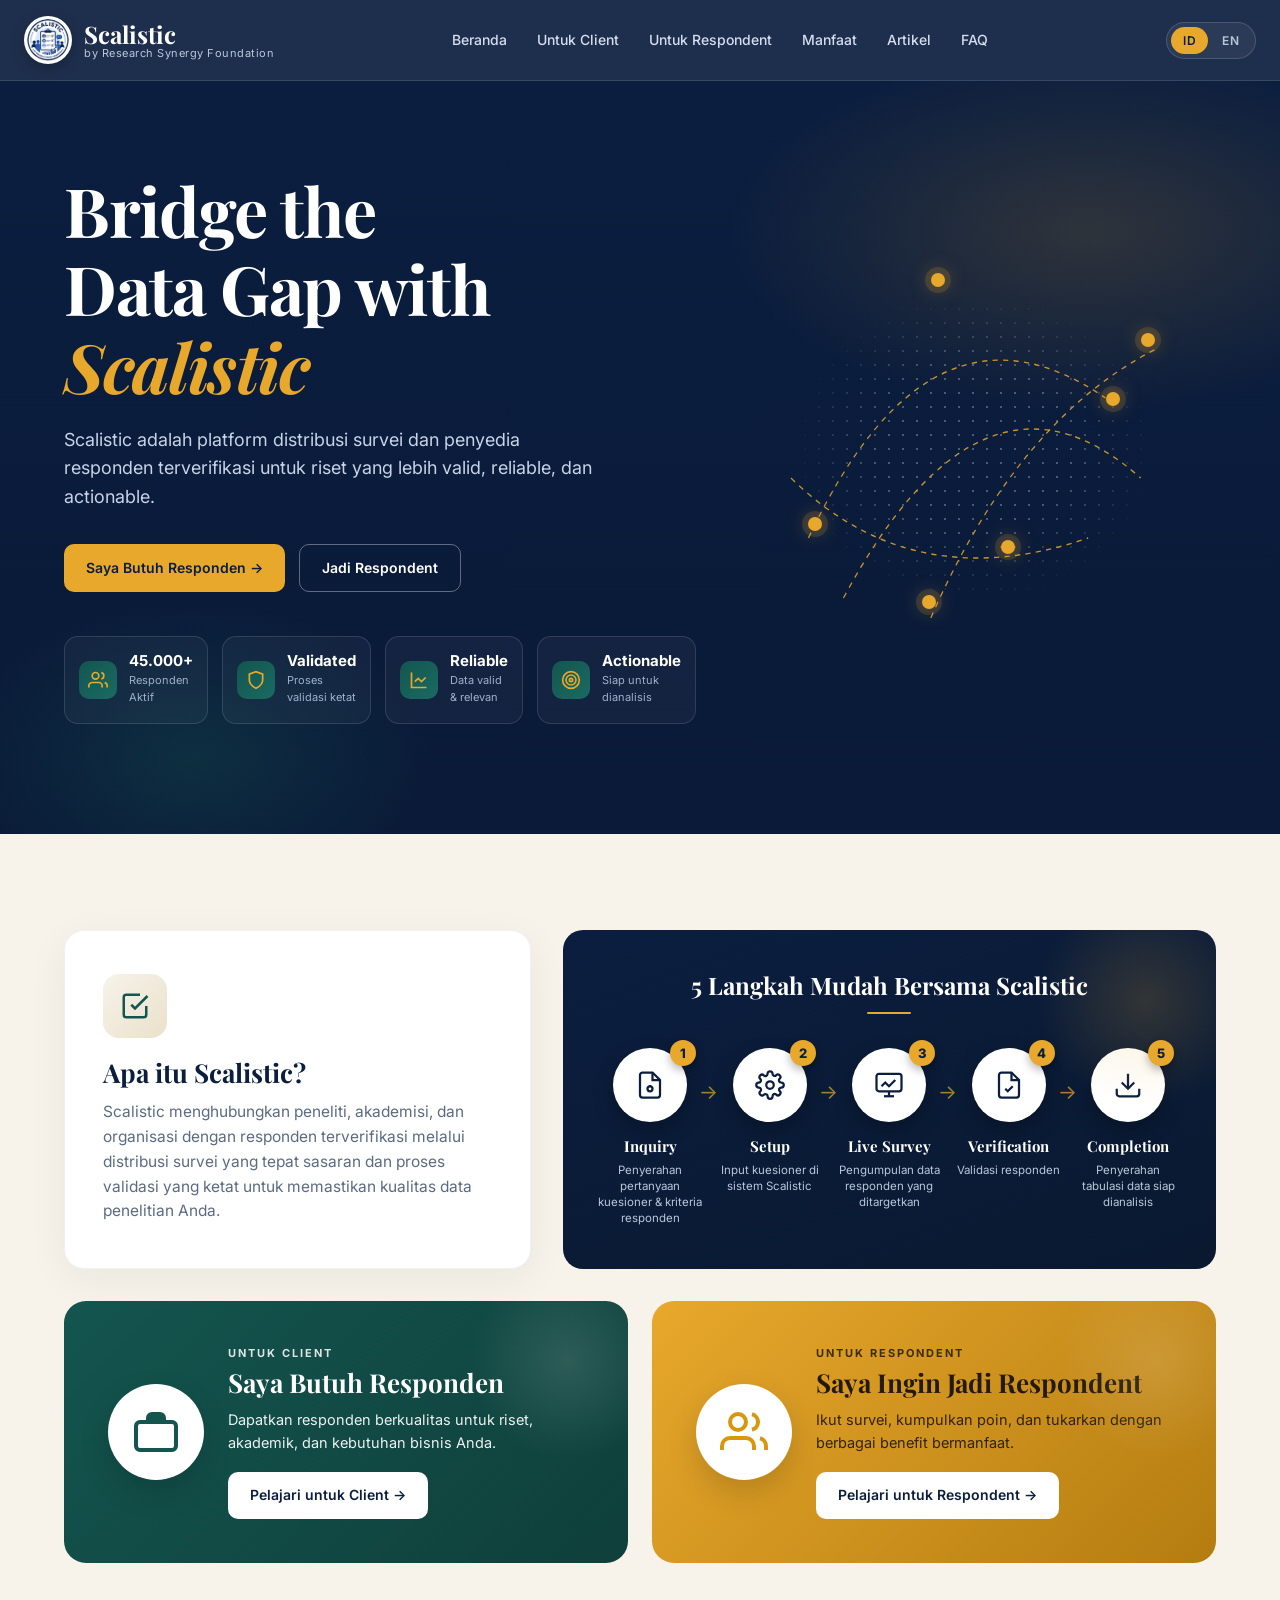
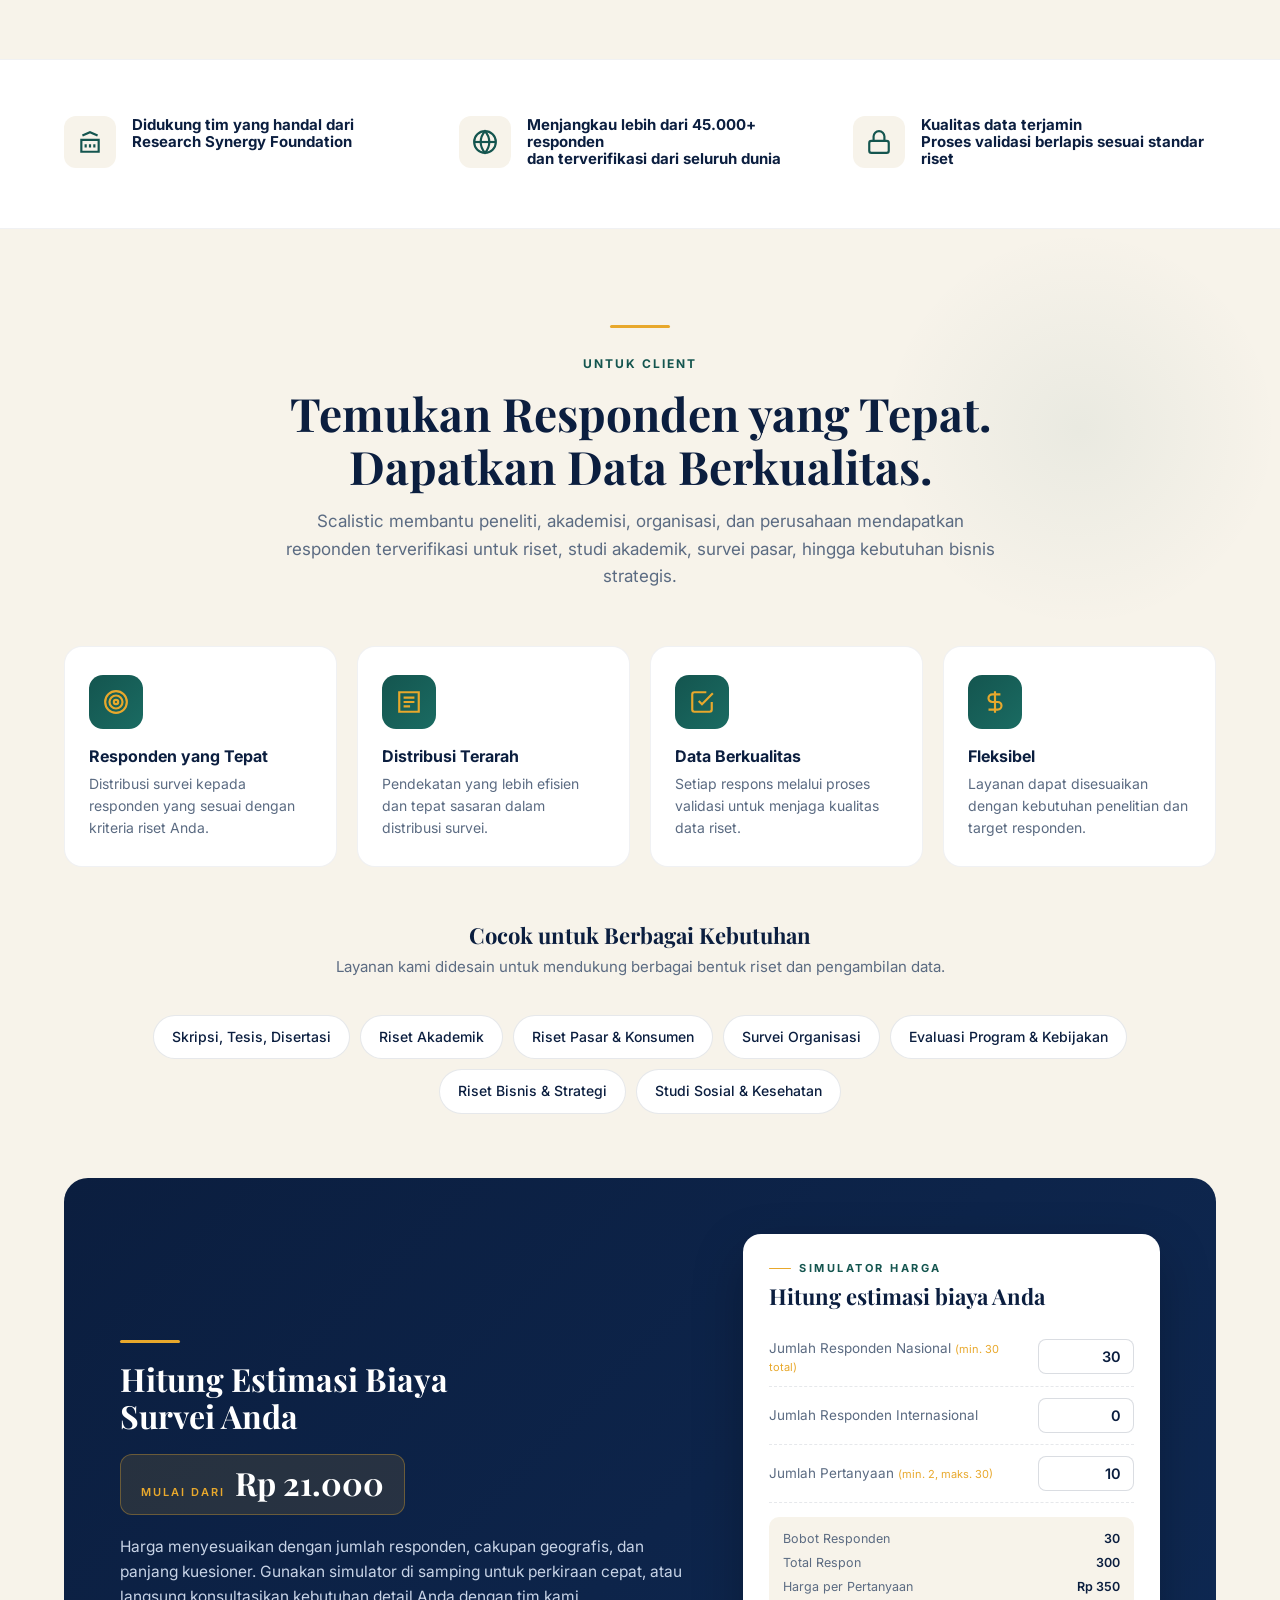
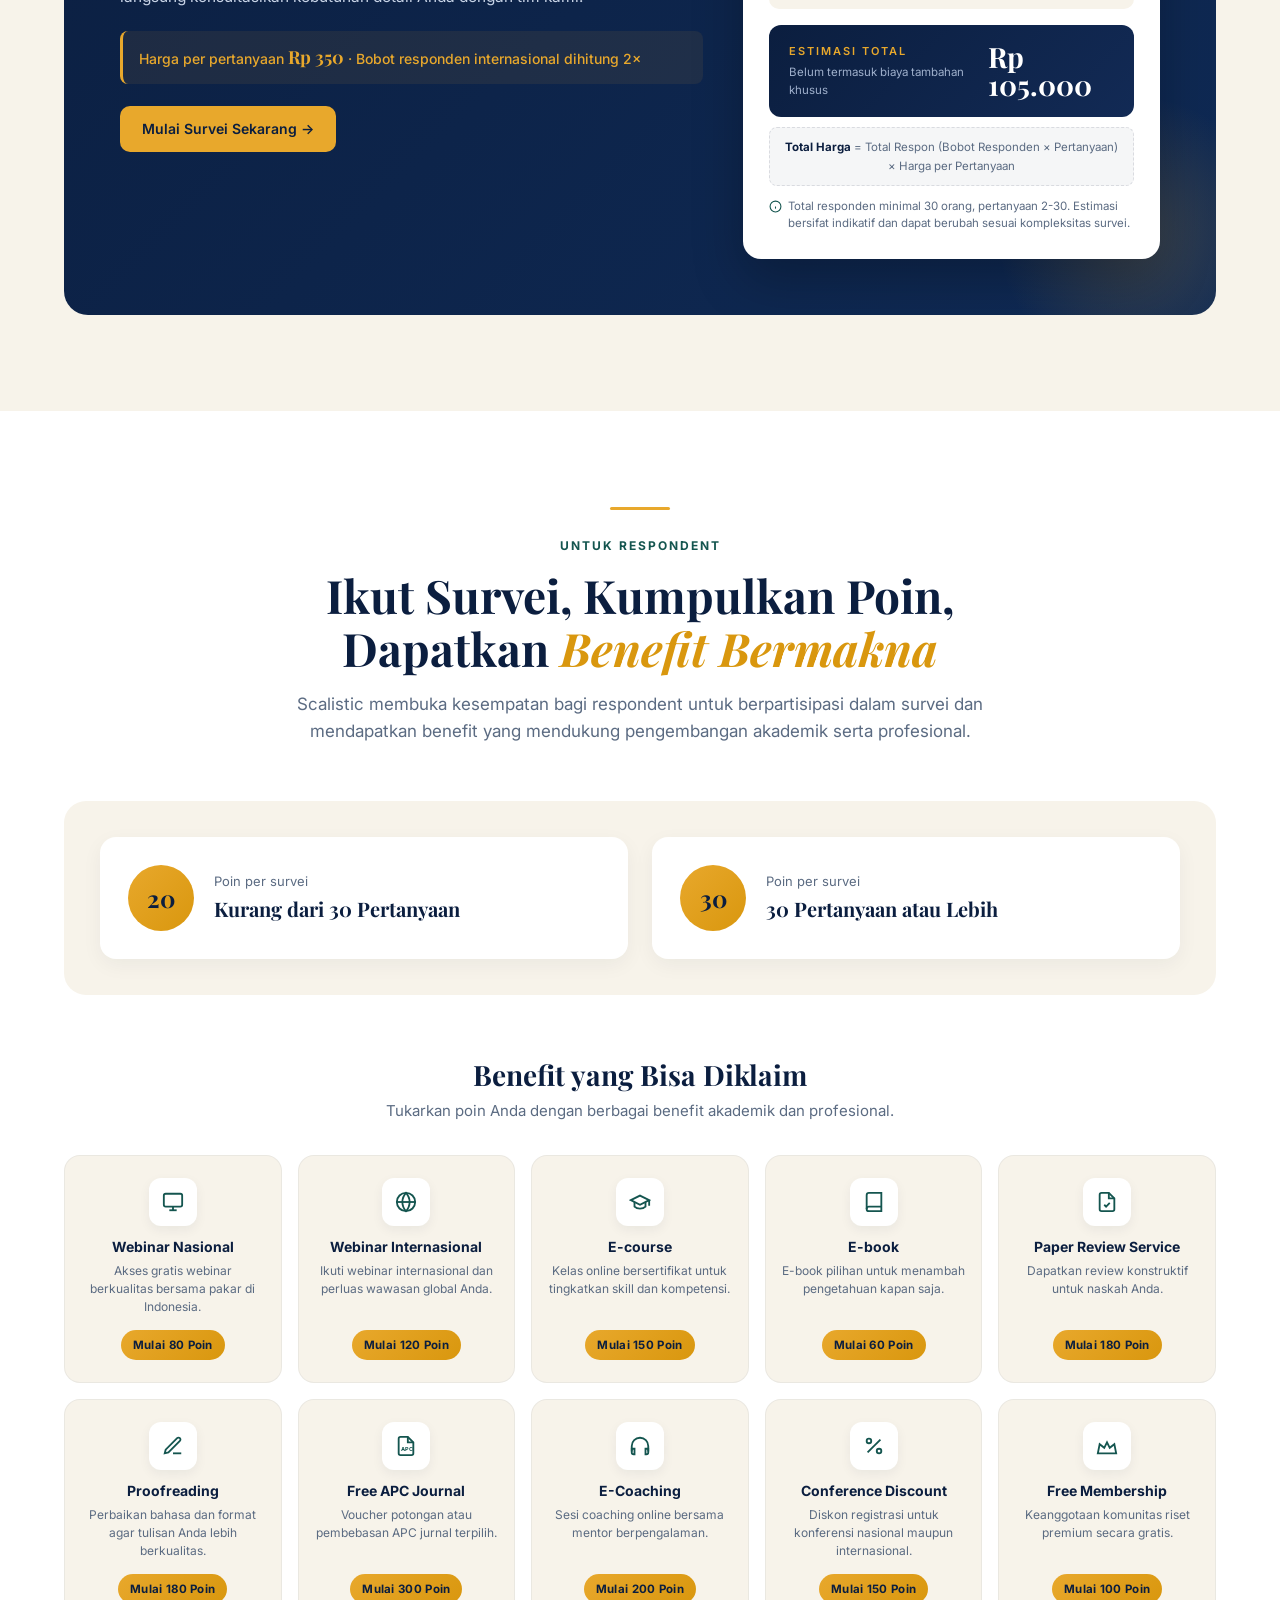
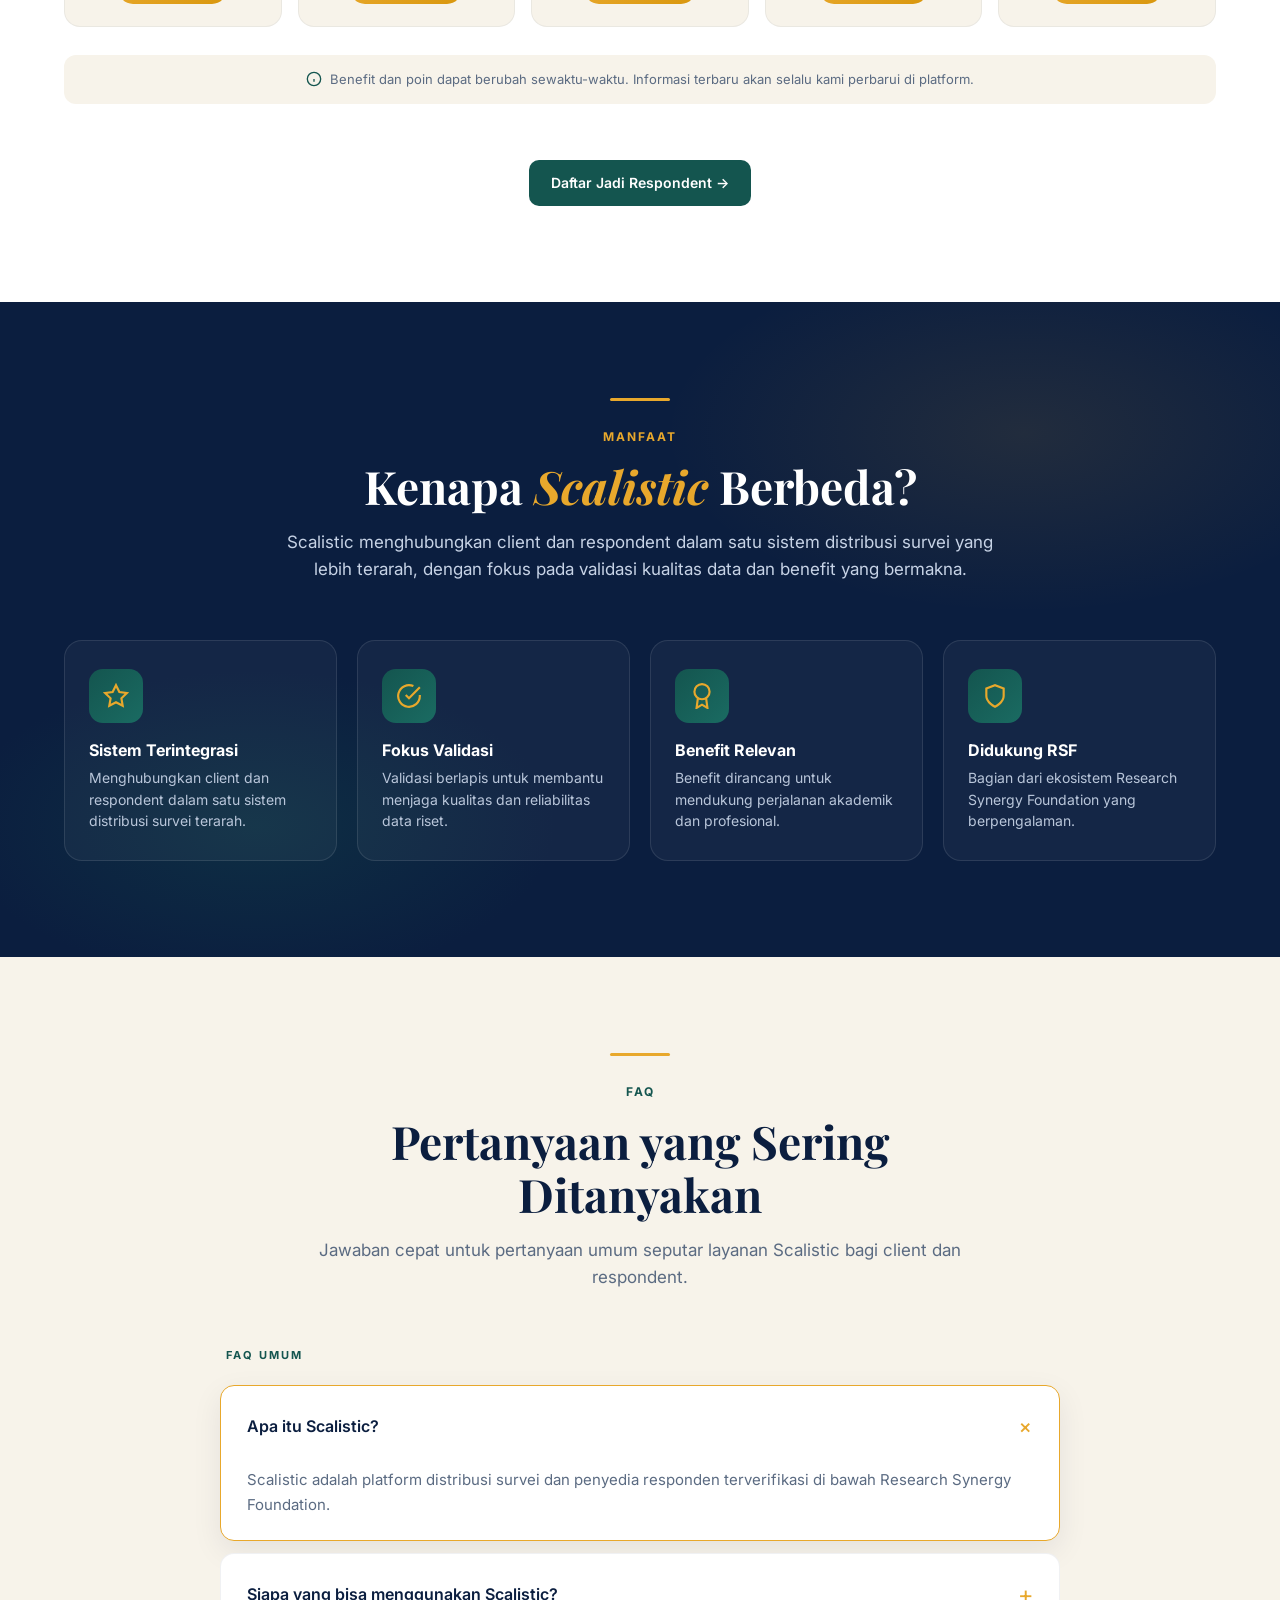
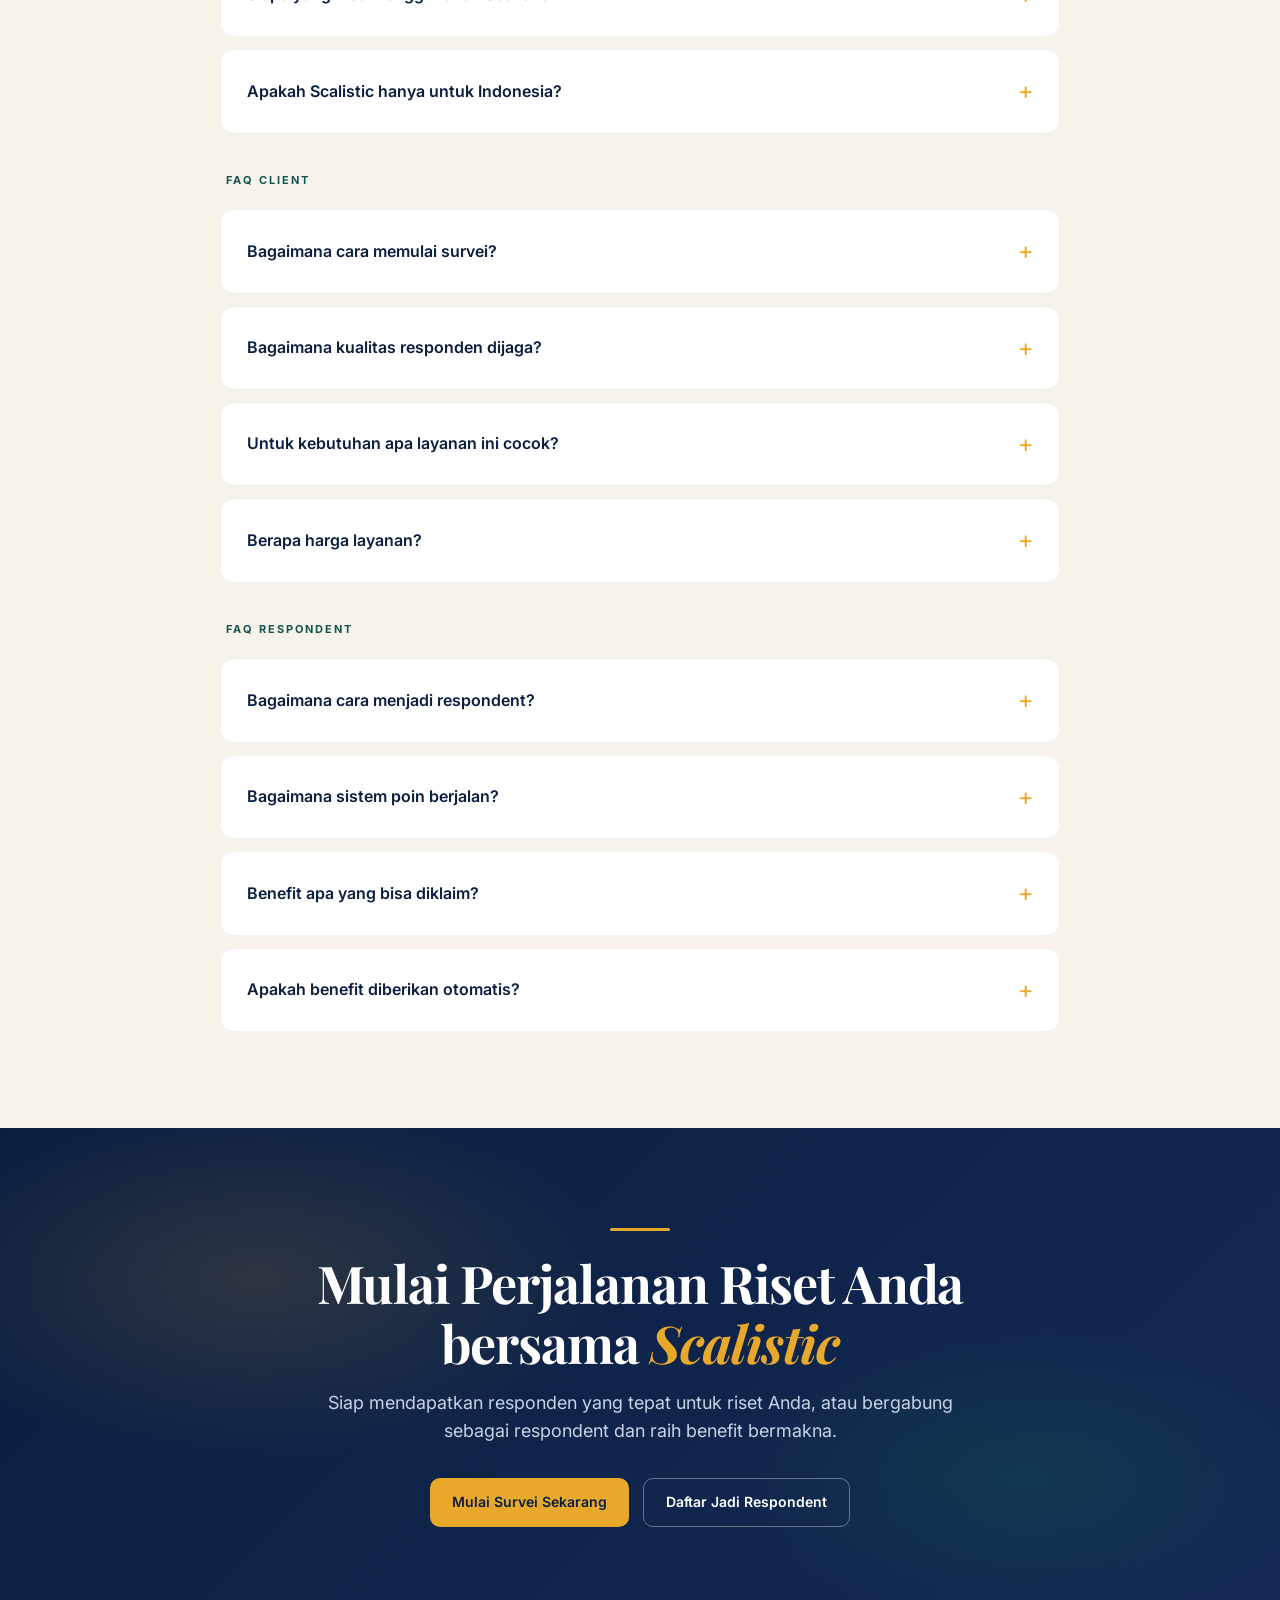
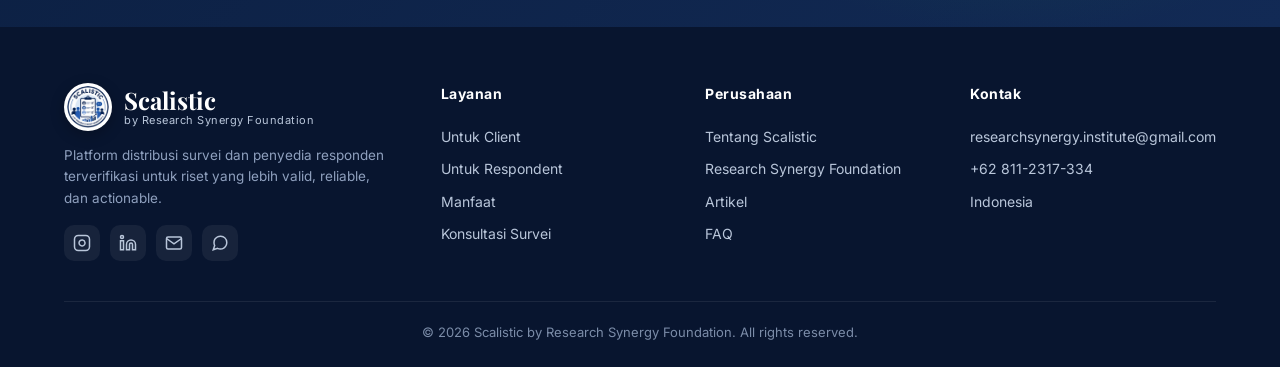
==== commit f6fa95fe: "Lighter logo, 1200x630 share image, drop series label - Add logo-192.jpg (16 KB) for nav, footer and" ====
--- a/index.html
+++ b/index.html
@@ -9,20 +9,20 @@
 <meta name="author" content="Research Synergy Foundation">
 <meta name="robots" content="index, follow, max-image-preview:large">
 <meta name="theme-color" content="#0B1E3F">
-<link rel="canonical" href="https://scalistic.com/">
-<link rel="icon" type="image/jpeg" href="logo.jpg">
-<link rel="apple-touch-icon" href="logo.jpg">
+<link rel="canonical" href="https://scalistic.io/">
+<link rel="icon" type="image/jpeg" href="logo-192.jpg">
+<link rel="apple-touch-icon" href="logo-192.jpg">
 
 <!-- Open Graph / Facebook / WhatsApp / LinkedIn -->
 <meta property="og:type" content="website">
 <meta property="og:site_name" content="Scalistic">
-<meta property="og:url" content="https://scalistic.com/">
+<meta property="og:url" content="https://scalistic.io/">
 <meta property="og:title" content="Scalistic | Distribusi Survei & Responden Terverifikasi">
 <meta property="og:description" content="Platform distribusi survei & 45.000+ responden terverifikasi untuk riset akademik, pasar, dan evaluasi program. Mulai Rp 21.000/respon. By Research Synergy Foundation.">
-<meta property="og:image" content="https://scalistic.com/logo.jpg">
-<meta property="og:image:width" content="1254">
-<meta property="og:image:height" content="1254">
-<meta property="og:image:alt" content="Scalistic logo by Research Synergy Foundation">
+<meta property="og:image" content="https://scalistic.io/og-image.jpg">
+<meta property="og:image:width" content="1200">
+<meta property="og:image:height" content="630">
+<meta property="og:image:alt" content="Scalistic: distribusi survei ke 45.000+ responden terverifikasi, mulai Rp21.000">
 <meta property="og:locale" content="id_ID">
 <meta property="og:locale:alternate" content="en_US">
 
@@ -30,8 +30,8 @@
 <meta name="twitter:card" content="summary_large_image">
 <meta name="twitter:title" content="Scalistic | Distribusi Survei & Responden Terverifikasi">
 <meta name="twitter:description" content="Platform distribusi survei & 45.000+ responden terverifikasi untuk riset akademik, pasar, dan evaluasi program. Mulai Rp 21.000/respon.">
-<meta name="twitter:image" content="https://scalistic.com/logo.jpg">
-<meta name="twitter:image:alt" content="Scalistic logo">
+<meta name="twitter:image" content="https://scalistic.io/og-image.jpg">
+<meta name="twitter:image:alt" content="Scalistic: distribusi survei ke 45.000+ responden terverifikasi, mulai Rp21.000">
 
 <!-- Preconnect to Google Fonts for faster loading -->
 <link rel="preconnect" href="https://fonts.googleapis.com">
@@ -45,9 +45,9 @@
   "@type": "Organization",
   "name": "Scalistic",
   "alternateName": "Scalistic by Research Synergy Foundation",
-  "url": "https://scalistic.com/",
-  "logo": "https://scalistic.com/logo.jpg",
-  "image": "https://scalistic.com/logo.jpg",
+  "url": "https://scalistic.io/",
+  "logo": "https://scalistic.io/logo.jpg",
+  "image": "https://scalistic.io/logo.jpg",
   "description": "Platform distribusi survei dan penyedia 45.000+ responden terverifikasi untuk riset akademik, pasar, dan evaluasi program.",
   "parentOrganization": {
     "@type": "Organization",
@@ -81,7 +81,7 @@
   "provider": {
     "@type": "Organization",
     "name": "Scalistic",
-    "url": "https://scalistic.com/"
+    "url": "https://scalistic.io/"
   },
   "areaServed": {
     "@type": "Place",
@@ -761,7 +761,7 @@
 <nav class="nav">
   <div class="nav-inner">
     <a href="#" class="brand">
-      <img src="logo.jpg" alt="Scalistic logo" class="brand-mark">
+      <img src="logo-192.jpg" alt="Scalistic logo" class="brand-mark" width="48" height="48">
       <div class="brand-text">
         <div class="big">Scalistic</div>
         <div class="sub">by Research Synergy Foundation</div>
@@ -1345,7 +1345,7 @@
     <div class="foot-grid">
       <div class="foot-brand">
         <div class="brand" style="margin-bottom:8px">
-          <img src="logo.jpg" alt="Scalistic logo" class="brand-mark">
+          <img src="logo-192.jpg" alt="Scalistic logo" class="brand-mark" width="48" height="48">
           <div class="brand-text">
             <div class="big">Scalistic</div>
             <div class="sub">by Research Synergy Foundation</div>
